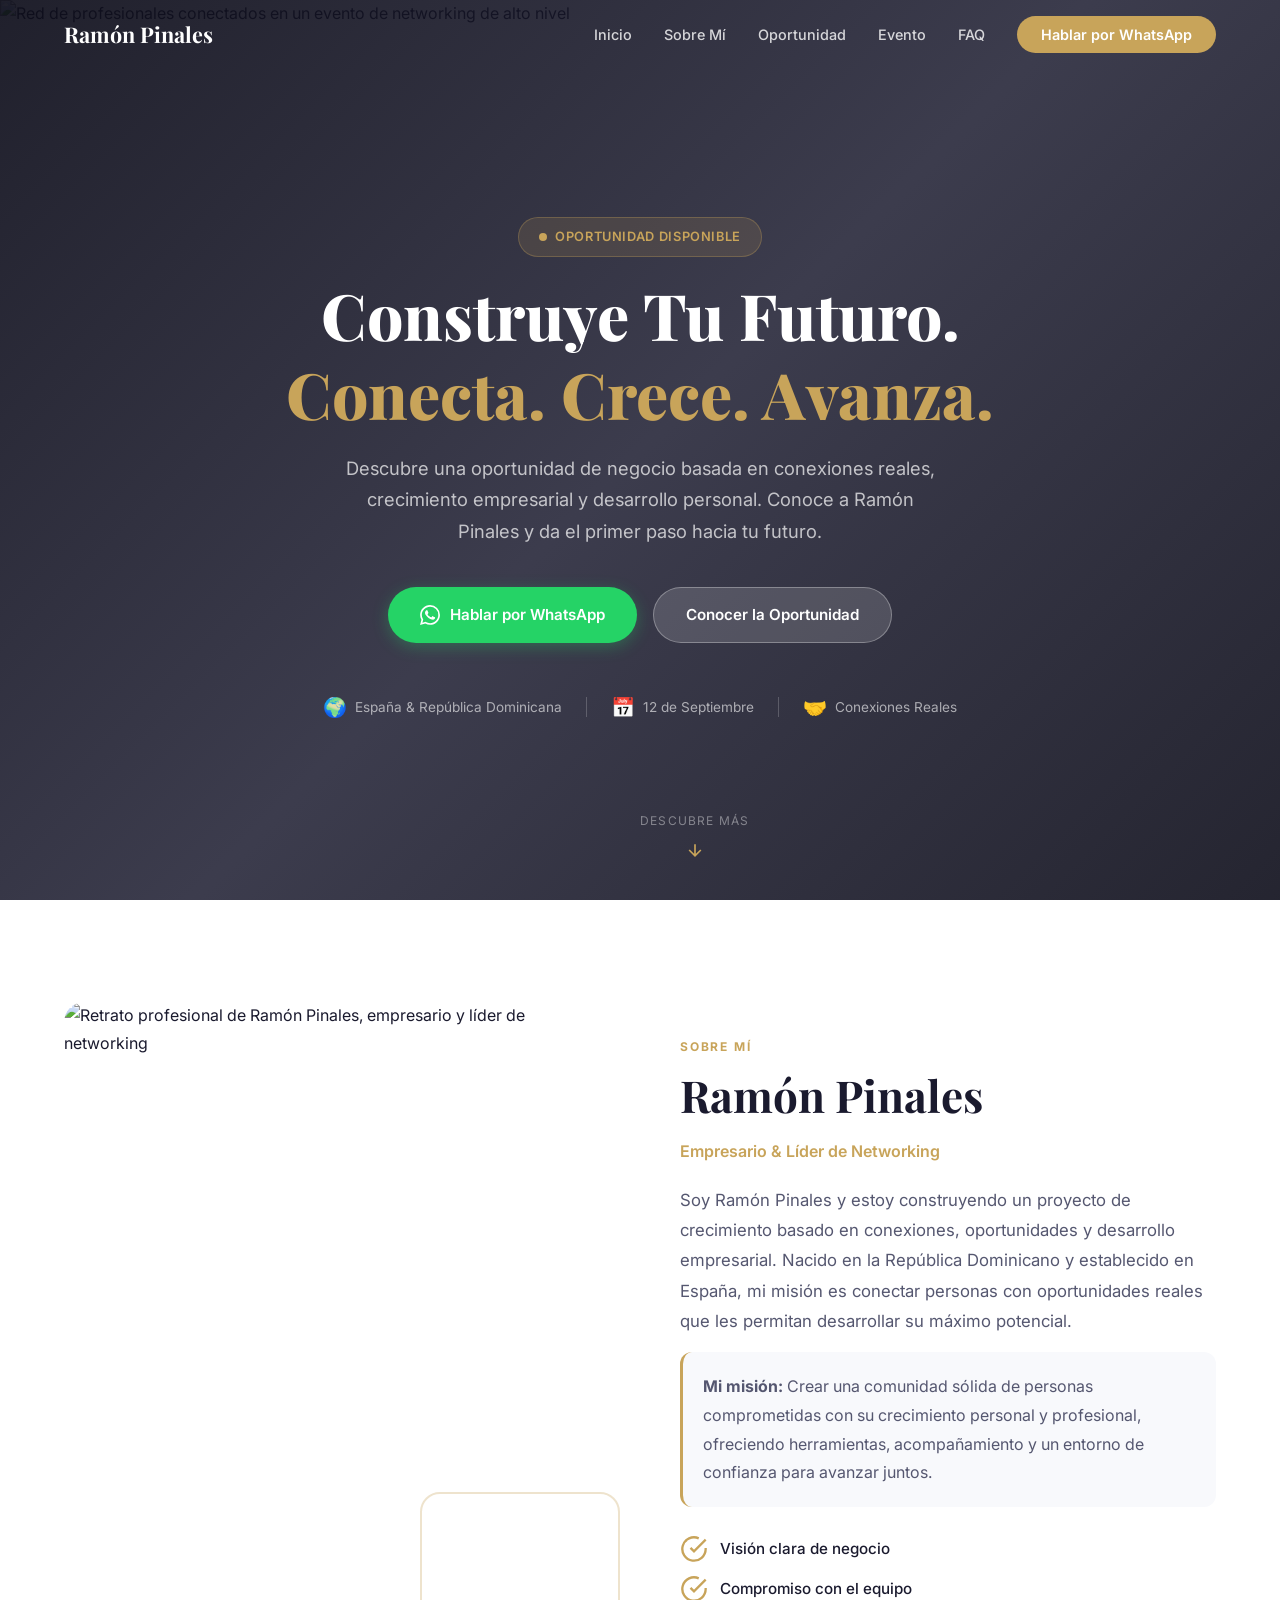
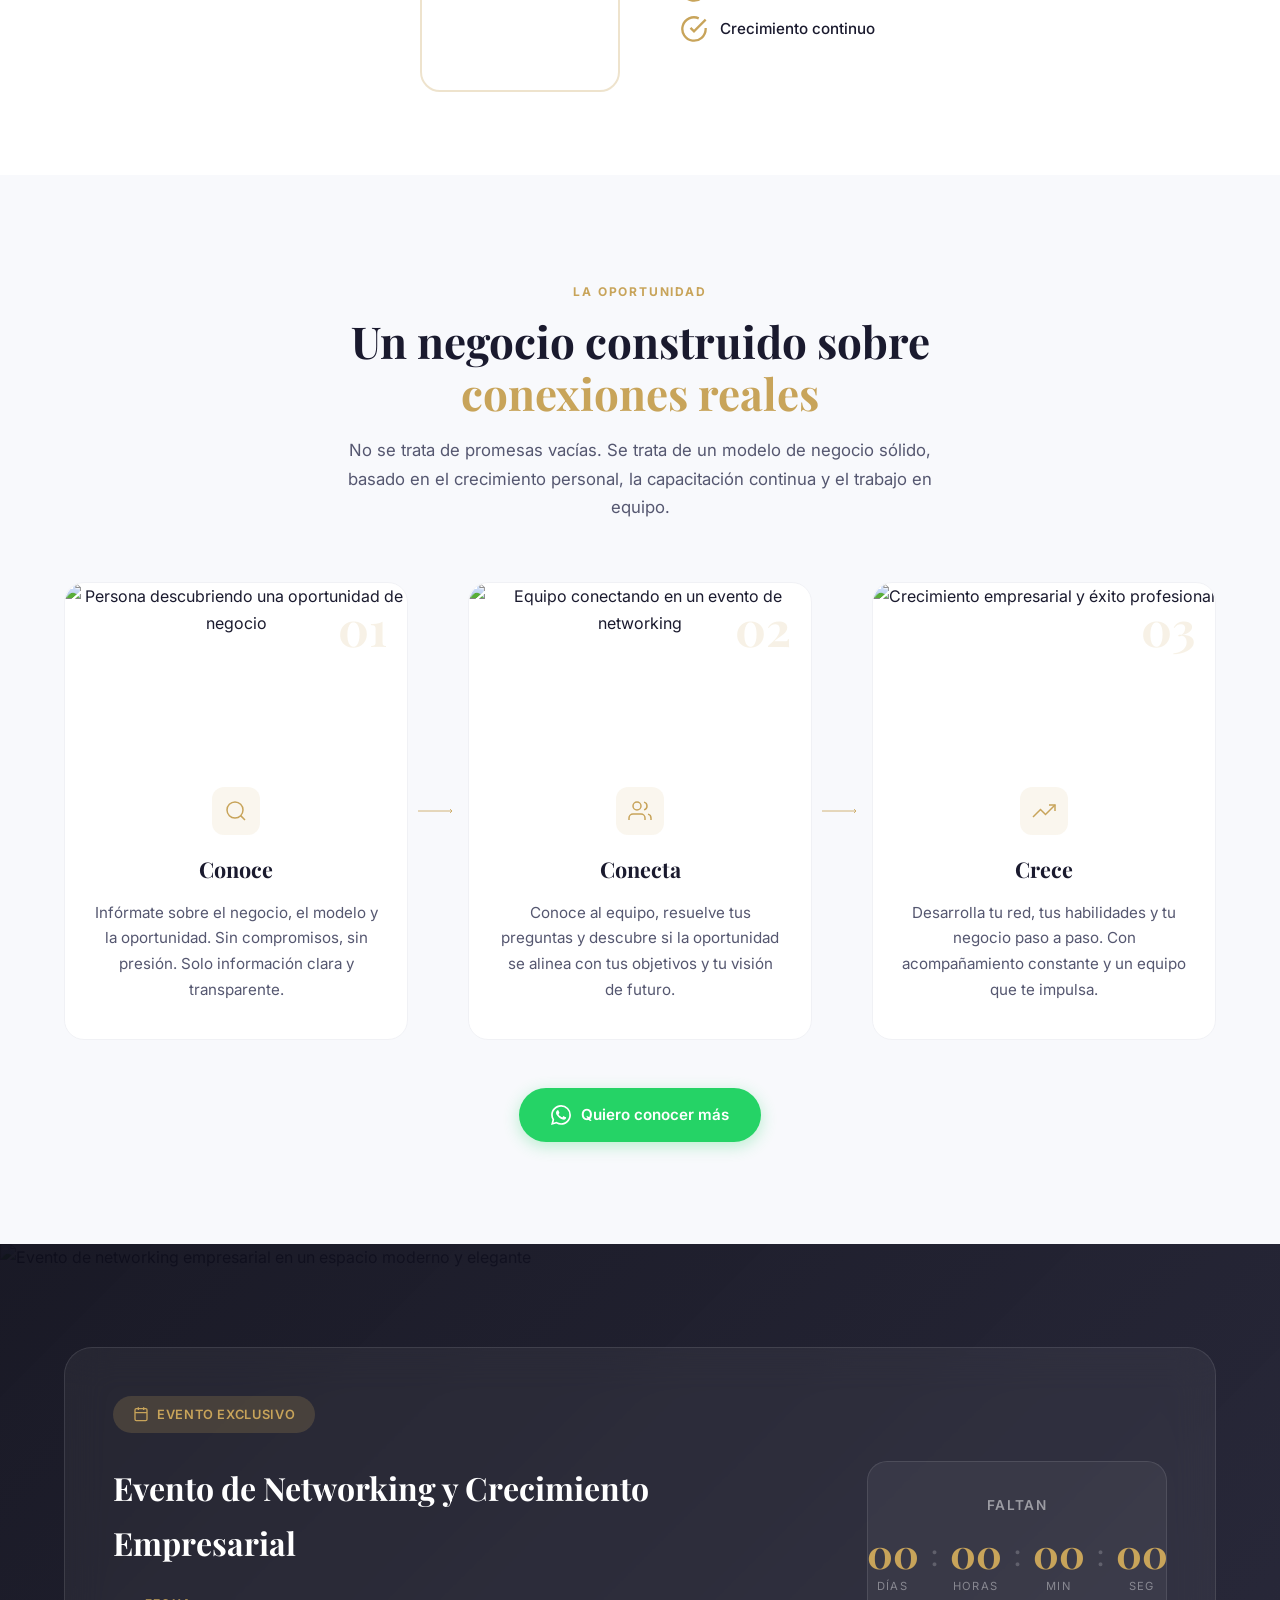
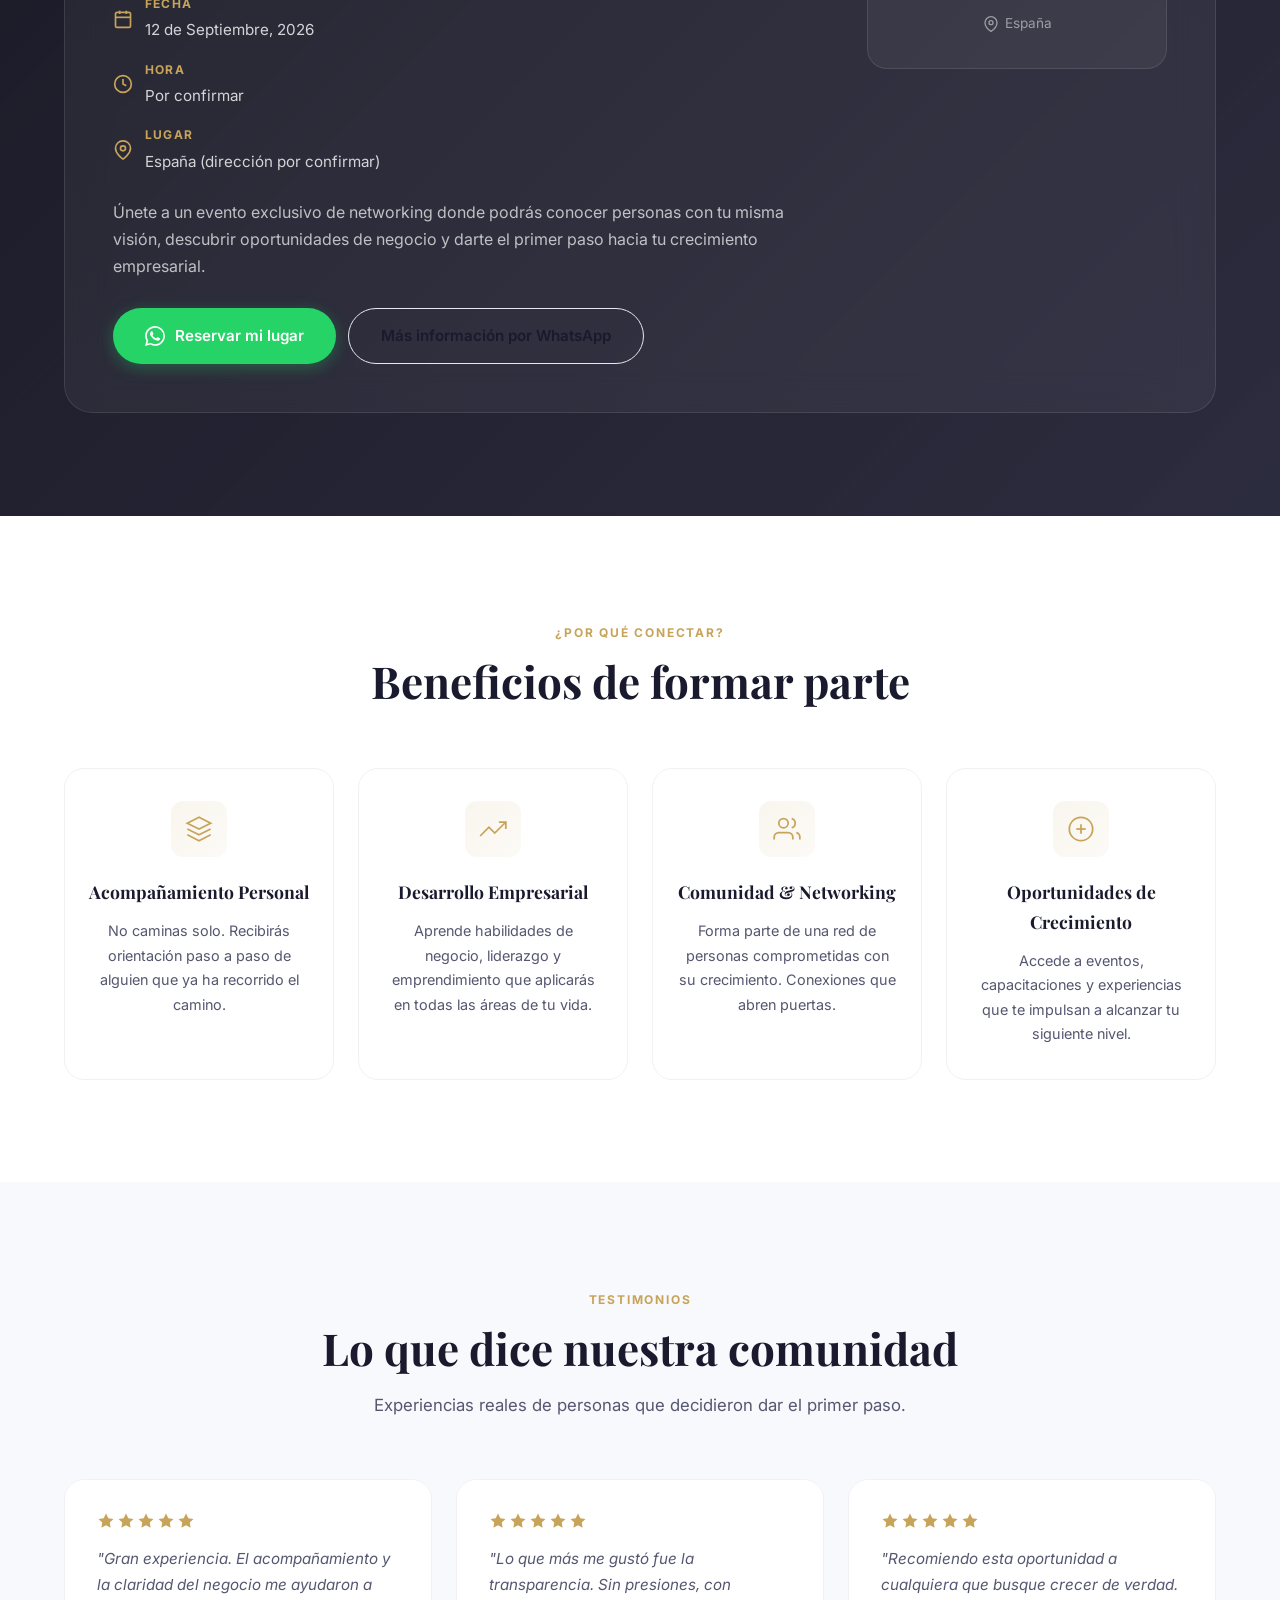
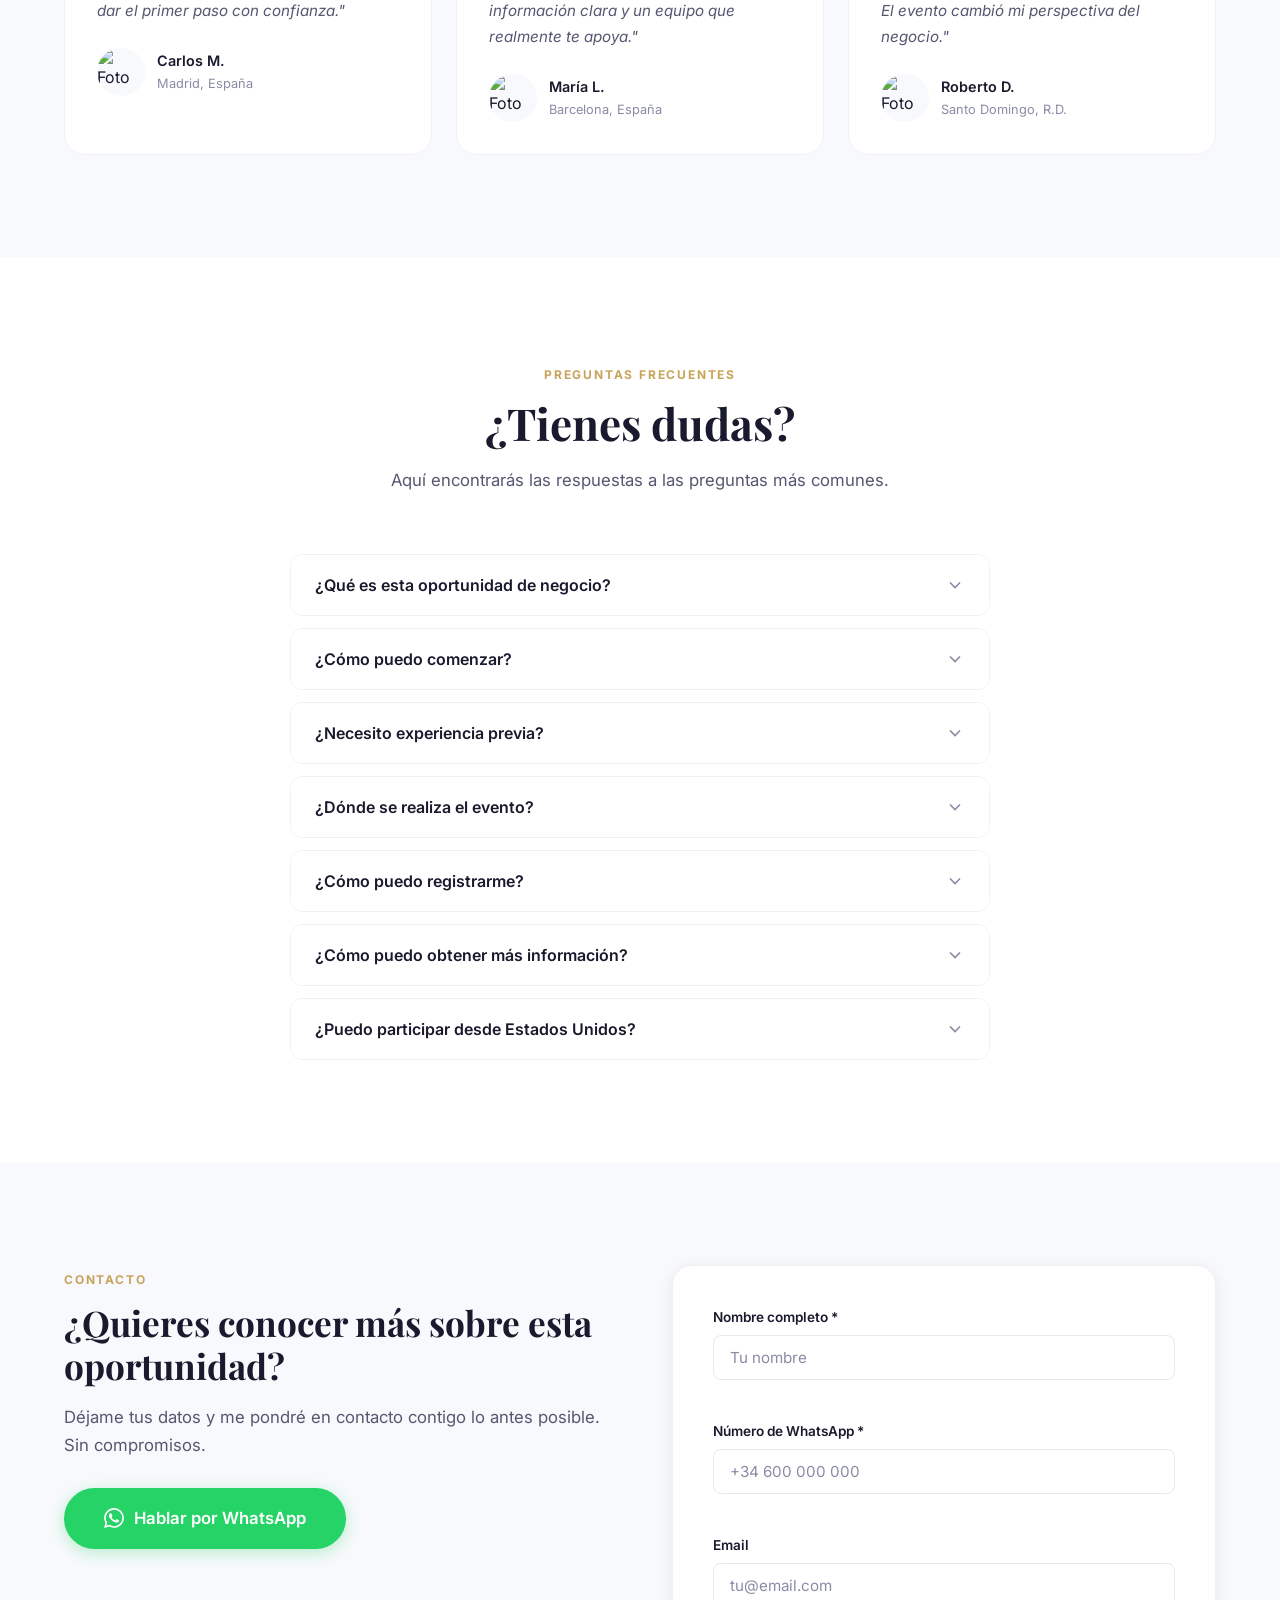
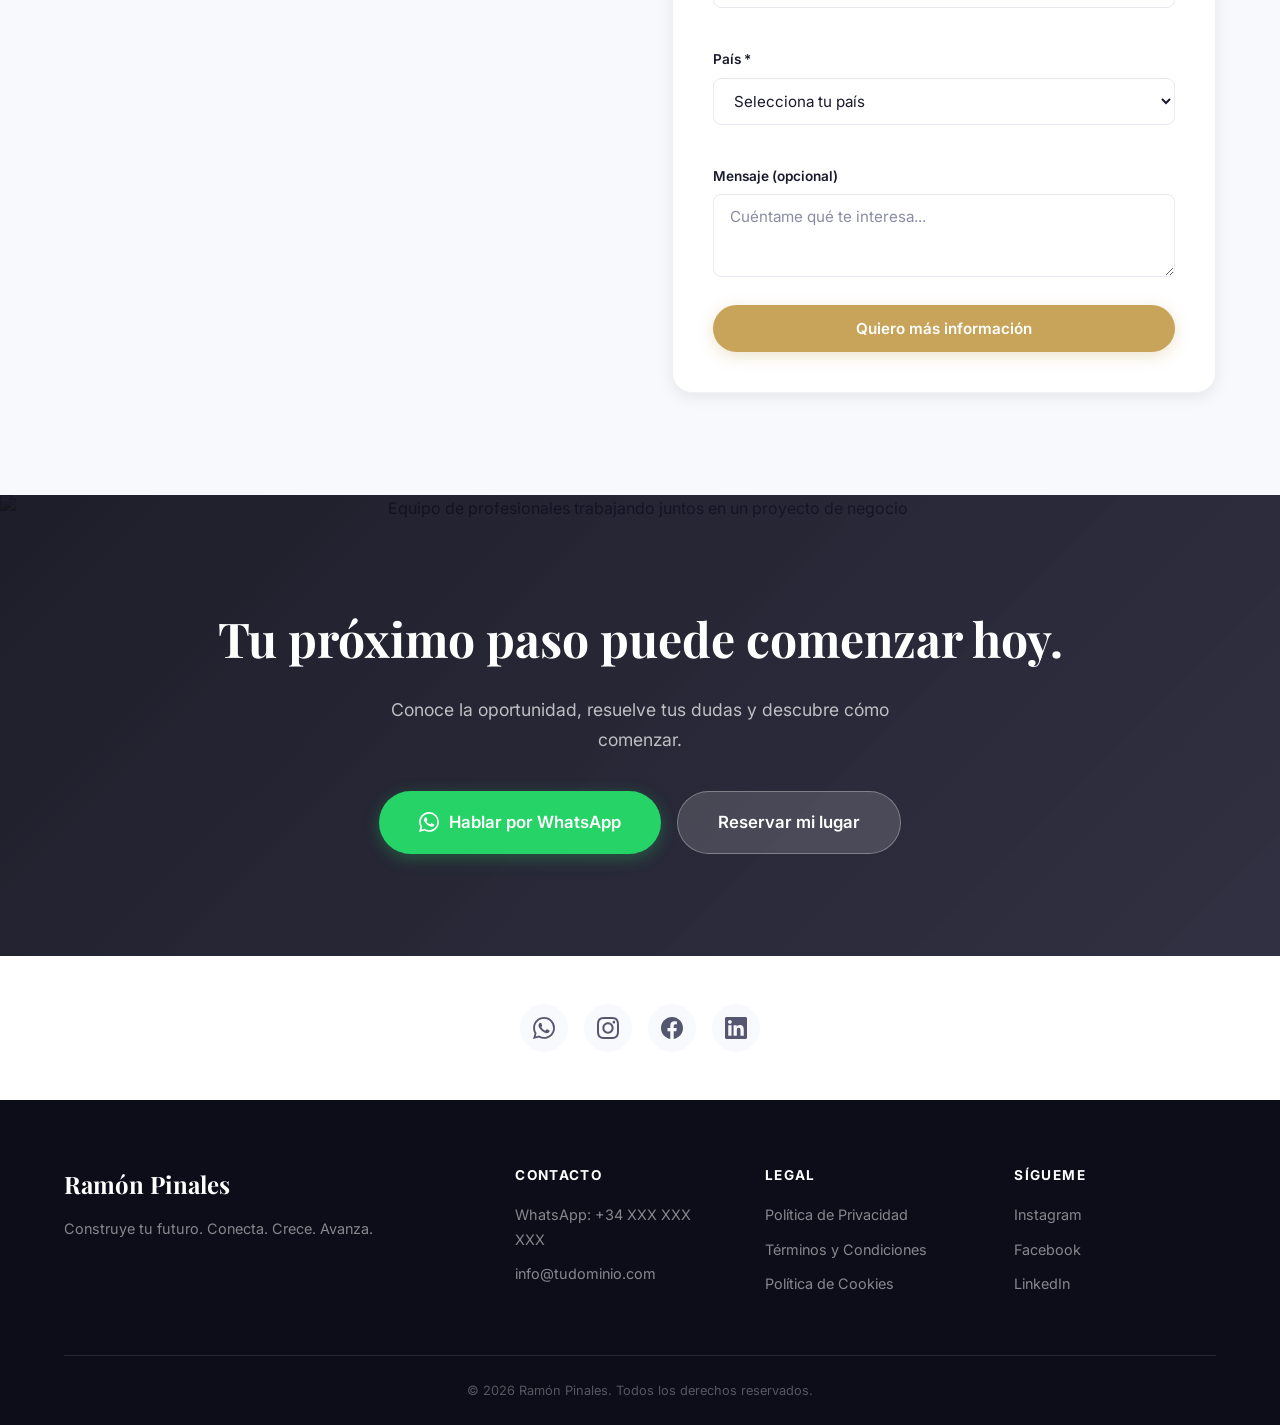
==== index.html @ b45dfd6a "Add files via upload" ====
<!DOCTYPE html>
<html lang="es">
<head>
  <meta charset="UTF-8">
  <meta name="viewport" content="width=device-width, initial-scale=1.0">
  <meta http-equiv="X-UA-Compatible" content="IE=edge">

  <!-- SEO -->
  <title>Ramón Pinales | Oportunidad de Negocio y Networking en España</title>
  <meta name="description" content="Descubre una oportunidad de negocio de network marketing con Ramón Pinales en España. Conecta, crece y avanza. Evento exclusivo 12 de septiembre.">
  <meta name="keywords" content="network marketing España, oportunidad de negocio, business networking Spain, Ramón Pinales, evento empresarial España">
  <meta name="author" content="Ramón Pinales">
  <link rel="canonical" href="https://tudominio.com/">

  <!-- Open Graph -->
  <meta property="og:title" content="Ramón Pinales | Oportunidad de Negocio y Networking en España">
  <meta property="og:description" content="Descubre una oportunidad de negocio de network marketing en España. Evento exclusivo 12 de septiembre.">
  <meta property="og:image" content="https://tudominio.com/og-image.jpg">
  <meta property="og:url" content="https://tudominio.com/">
  <meta property="og:type" content="website">
  <meta property="og:locale" content="es_ES">

  <!-- Twitter Card -->
  <meta name="twitter:card" content="summary_large_image">
  <meta name="twitter:title" content="Ramón Pinales | Oportunidad de Negocio y Networking en España">
  <meta name="twitter:description" content="Descubre una oportunidad de negocio de network marketing en España.">
  <meta name="twitter:image" content="https://tudominio.com/og-image.jpg">

  <!-- Fonts -->
  <link rel="preconnect" href="https://fonts.googleapis.com">
  <link rel="preconnect" href="https://fonts.gstatic.com" crossorigin>
  <link href="https://fonts.googleapis.com/css2?family=Inter:wght@300;400;500;600;700;800;900&family=Playfair+Display:wght@400;500;600;700&display=swap" rel="stylesheet">

  <link rel="stylesheet" href="styles.css">

  <!-- Preload critical images -->
  <link rel="preload" as="image" href="https://images.unsplash.com/photo-1556761175-4b46a572b786?w=1920&q=80" fetchpriority="high">

  <!-- Analytics / Tracking Placeholders -->
  <!-- Google Tag Manager
  <script>(function(w,d,s,l,i){w[l]=w[l]||[];w[l].push({'gtm.start':
  new Date().getTime(),event:'gtm.js'});var f=d.getElementsByTagName(s)[0],
  j=d.createElement(s),dl=l!='dataLayer'?'&l='+l:'';j.async=true;j.src=
  'https://www.googletagmanager.com/gtm.js?id='+i+dl;f.parentNode.insertBefore(j,f);
  })(window,document,'script','dataLayer','GTM-XXXXXXX');</script>
  -->
  <!-- Google Analytics 4
  <script async src="https://www.googletagmanager.com/gtag/js?id=G-XXXXXXXXXX"></script>
  <script>window.dataLayer=window.dataLayer||[];function gtag(){dataLayer.push(arguments);}gtag('js',new Date());gtag('config','G-XXXXXXXXXX');</script>
  -->
  <!-- Meta Pixel
  <script>!function(f,b,e,v,n,t,s){if(f.fbq)return;n=f.fbq=function(){n.callMethod?n.callMethod.apply(n,arguments):n.queue.push(arguments)};if(!f._fbq)f._fbq=n;n.push=n;n.loaded=!0;n.version='2.0';n.queue=[];t=b.createElement(e);t.async=!0;t.src=v;s=b.getElementsByTagName(e)[0];s.parentNode.insertBefore(t,s)}(window,document,'script','https://connect.facebook.net/en_US/fbevents.js');fbq('init','XXXXXXXXXXXXXXXX');fbq('track','PageView');</script>
  -->
</head>
<body>

  <!-- Navigation -->
  <header class="nav-header" id="navHeader">
    <nav class="nav-container">
      <a href="#" class="nav-logo">
        <span class="logo-text">Ramón Pinales</span>
      </a>
      <ul class="nav-links" id="navLinks">
        <li><a href="#inicio">Inicio</a></li>
        <li><a href="#sobre-mi">Sobre Mí</a></li>
        <li><a href="#oportunidad">Oportunidad</a></li>
        <li><a href="#evento">Evento</a></li>
        <li><a href="#faq">FAQ</a></li>
        <li><a href="#contacto" class="nav-cta">Hablar por WhatsApp</a></li>
      </ul>
      <button class="nav-toggle" id="navToggle" aria-label="Abrir menú">
        <span></span>
        <span></span>
        <span></span>
      </button>
    </nav>
  </header>

  <!-- Hero Section -->
  <section class="hero" id="inicio">
    <div class="hero-bg">
      <img src="https://images.unsplash.com/photo-1556761175-4b46a572b786?w=1920&q=80" alt="Red de profesionales conectados en un evento de networking de alto nivel" class="hero-bg-img" loading="eager" fetchpriority="high" width="1920" height="1080">
      <div class="hero-gradient"></div>
    </div>
    <div class="hero-content">
      <div class="hero-badge animate-fade-up">
        <span class="badge-dot"></span>
        Oportunidad Disponible
      </div>
      <h1 class="hero-title animate-fade-up" style="animation-delay: 0.1s;">
        Construye Tu Futuro.<br>
        <span class="hero-title-accent">Conecta. Crece. Avanza.</span>
      </h1>
      <p class="hero-subtitle animate-fade-up" style="animation-delay: 0.2s;">
        Descubre una oportunidad de negocio basada en conexiones reales, crecimiento empresarial y desarrollo personal. Conoce a Ramón Pinales y da el primer paso hacia tu futuro.
      </p>
      <div class="hero-actions animate-fade-up" style="animation-delay: 0.3s;">
        <a href="https://wa.me/XXXXXXXXXX?text=Hola%20Ramón%2C%20quiero%20más%20información" class="btn btn-primary btn-whatsapp" target="_blank" rel="noopener" data-event="whatsapp_click">
          <svg class="btn-icon" viewBox="0 0 24 24" fill="currentColor"><path d="M17.472 14.382c-.297-.149-1.758-.867-2.03-.967-.273-.099-.471-.148-.67.15-.197.297-.767.966-.94 1.164-.173.199-.347.223-.644.075-.297-.15-1.255-.463-2.39-1.475-.883-.788-1.48-1.761-1.653-2.059-.173-.297-.018-.458.13-.606.134-.133.298-.347.446-.52.149-.174.198-.298.298-.497.099-.198.05-.371-.025-.52-.075-.149-.669-1.612-.916-2.207-.242-.579-.487-.5-.669-.51-.173-.008-.371-.01-.57-.01-.198 0-.52.074-.792.372-.272.297-1.04 1.016-1.04 2.479 0 1.462 1.065 2.875 1.213 3.074.149.198 2.096 3.2 5.077 4.487.709.306 1.262.489 1.694.625.712.227 1.36.195 1.871.118.571-.085 1.758-.719 2.006-1.413.248-.694.248-1.289.173-1.413-.074-.124-.272-.198-.57-.347m-5.421 7.403h-.004a9.87 9.87 0 01-5.031-1.378l-.361-.214-3.741.982.998-3.648-.235-.374a9.86 9.86 0 01-1.51-5.26c.001-5.45 4.436-9.884 9.888-9.884 2.64 0 5.122 1.03 6.988 2.898a9.825 9.825 0 012.893 6.994c-.003 5.45-4.437 9.884-9.885 9.884m8.413-18.297A11.815 11.815 0 0012.05 0C5.495 0 .16 5.335.157 11.892c0 2.096.547 4.142 1.588 5.945L.057 24l6.305-1.654a11.882 11.882 0 005.683 1.448h.005c6.554 0 11.89-5.335 11.893-11.893a11.821 11.821 0 00-3.48-8.413z"/></svg>
          Hablar por WhatsApp
        </a>
        <a href="#oportunidad" class="btn btn-secondary">Conocer la Oportunidad</a>
      </div>
      <div class="hero-stats animate-fade-up" style="animation-delay: 0.4s;">
        <div class="stat">
          <span class="stat-number">🌍</span>
          <span class="stat-label">España &amp; República Dominicana</span>
        </div>
        <div class="stat-divider"></div>
        <div class="stat">
          <span class="stat-number">📅</span>
          <span class="stat-label">12 de Septiembre</span>
        </div>
        <div class="stat-divider"></div>
        <div class="stat">
          <span class="stat-number">🤝</span>
          <span class="stat-label">Conexiones Reales</span>
        </div>
      </div>
    </div>
    <div class="scroll-indicator animate-fade-up" style="animation-delay: 0.6s;">
      <span class="scroll-text">Descubre más</span>
      <div class="scroll-arrow">
        <svg width="20" height="20" viewBox="0 0 24 24" fill="none" stroke="currentColor" stroke-width="2"><path d="M12 5v14M5 12l7 7 7-7"/></svg>
      </div>
    </div>
  </section>

  <!-- About / Trust Section -->
  <section class="about" id="sobre-mi">
    <div class="container">
      <div class="about-grid">
        <div class="about-image animate-fade-up">
          <div class="about-image-wrapper">
            <img src="https://images.unsplash.com/photo-1560250097-0b93528c311a?w=600&q=80" alt="Retrato profesional de Ramón Pinales, empresario y líder de networking" class="about-photo" loading="lazy" width="600" height="750">
          </div>
          <div class="about-image-decoration"></div>
        </div>
        <div class="about-content animate-fade-up" style="animation-delay: 0.15s;">
          <span class="section-label">Sobre Mí</span>
          <h2 class="section-title">Ramón Pinales</h2>
          <p class="about-role">Empresario &amp; Líder de Networking</p>
          <p class="about-bio">
            Soy Ramón Pinales y estoy construyendo un proyecto de crecimiento basado en conexiones, oportunidades y desarrollo empresarial. Nacido en la República Dominicano y establecido en España, mi misión es conectar personas con oportunidades reales que les permitan desarrollar su máximo potencial.
          </p>
          <p class="about-mission">
            <strong>Mi misión:</strong> Crear una comunidad sólida de personas comprometidas con su crecimiento personal y profesional, ofreciendo herramientas, acompañamiento y un entorno de confianza para avanzar juntos.
          </p>
          <div class="about-highlights">
            <div class="highlight-item">
              <div class="highlight-icon">
                <svg viewBox="0 0 24 24" fill="none" stroke="currentColor" stroke-width="2"><path d="M22 11.08V12a10 10 0 1 1-5.93-9.14"/><polyline points="22 4 12 14.01 9 11.01"/></svg>
              </div>
              <span>Visión clara de negocio</span>
            </div>
            <div class="highlight-item">
              <div class="highlight-icon">
                <svg viewBox="0 0 24 24" fill="none" stroke="currentColor" stroke-width="2"><path d="M22 11.08V12a10 10 0 1 1-5.93-9.14"/><polyline points="22 4 12 14.01 9 11.01"/></svg>
              </div>
              <span>Compromiso con el equipo</span>
            </div>
            <div class="highlight-item">
              <div class="highlight-icon">
                <svg viewBox="0 0 24 24" fill="none" stroke="currentColor" stroke-width="2"><path d="M22 11.08V12a10 10 0 1 1-5.93-9.14"/><polyline points="22 4 12 14.01 9 11.01"/></svg>
              </div>
              <span>Crecimiento continuo</span>
            </div>
          </div>
        </div>
      </div>
    </div>
  </section>

  <!-- Business Opportunity Section -->
  <section class="opportunity" id="oportunidad">
    <div class="container">
      <div class="section-header animate-fade-up">
        <span class="section-label">La Oportunidad</span>
        <h2 class="section-title">Un negocio construido sobre<br><span class="text-accent">conexiones reales</span></h2>
        <p class="section-description">No se trata de promesas vacías. Se trata de un modelo de negocio sólido, basado en el crecimiento personal, la capacitación continua y el trabajo en equipo.</p>
      </div>
      <div class="opportunity-steps">
        <div class="step-card animate-fade-up" style="animation-delay: 0.1s;">
          <div class="step-card-img">
            <img src="https://images.unsplash.com/photo-1507003211169-0a1dd7228f2d?w=400&q=80" alt="Persona descubriendo una oportunidad de negocio" loading="lazy" width="400" height="250">
          </div>
          <div class="step-number">01</div>
          <div class="step-icon">
            <svg viewBox="0 0 24 24" fill="none" stroke="currentColor" stroke-width="1.5"><circle cx="11" cy="11" r="8"/><path d="m21 21-4.35-4.35"/></svg>
          </div>
          <h3 class="step-title">Conoce</h3>
          <p class="step-description">Infórmate sobre el negocio, el modelo y la oportunidad. Sin compromisos, sin presión. Solo información clara y transparente.</p>
        </div>
        <div class="step-connector animate-fade-up" style="animation-delay: 0.15s;">
          <svg viewBox="0 0 100 20" fill="none" stroke="currentColor" stroke-width="2"><path d="M0 10h85M80 5l5 5-5 5"/></svg>
        </div>
        <div class="step-card animate-fade-up" style="animation-delay: 0.2s;">
          <div class="step-card-img">
            <img src="https://images.unsplash.com/photo-1529156069898-49953e39b3ac?w=400&q=80" alt="Equipo conectando en un evento de networking" loading="lazy" width="400" height="250">
          </div>
          <div class="step-number">02</div>
          <div class="step-icon">
            <svg viewBox="0 0 24 24" fill="none" stroke="currentColor" stroke-width="1.5"><path d="M17 21v-2a4 4 0 0 0-4-4H5a4 4 0 0 0-4 4v2"/><circle cx="9" cy="7" r="4"/><path d="M23 21v-2a4 4 0 0 0-3-3.87"/><path d="M16 3.13a4 4 0 0 1 0 7.75"/></svg>
          </div>
          <h3 class="step-title">Conecta</h3>
          <p class="step-description">Conoce al equipo, resuelve tus preguntas y descubre si la oportunidad se alinea con tus objetivos y tu visión de futuro.</p>
        </div>
        <div class="step-connector animate-fade-up" style="animation-delay: 0.25s;">
          <svg viewBox="0 0 100 20" fill="none" stroke="currentColor" stroke-width="2"><path d="M0 10h85M80 5l5 5-5 5"/></svg>
        </div>
        <div class="step-card animate-fade-up" style="animation-delay: 0.3s;">
          <div class="step-card-img">
            <img src="https://images.unsplash.com/photo-1552664730-d307ca884978?w=400&q=80" alt="Crecimiento empresarial y éxito profesional" loading="lazy" width="400" height="250">
          </div>
          <div class="step-number">03</div>
          <div class="step-icon">
            <svg viewBox="0 0 24 24" fill="none" stroke="currentColor" stroke-width="1.5"><polyline points="23 6 13.5 15.5 8.5 10.5 1 18"/><polyline points="17 6 23 6 23 12"/></svg>
          </div>
          <h3 class="step-title">Crece</h3>
          <p class="step-description">Desarrolla tu red, tus habilidades y tu negocio paso a paso. Con acompañamiento constante y un equipo que te impulsa.</p>
        </div>
      </div>
      <div class="opportunity-cta animate-fade-up" style="animation-delay: 0.35s;">
        <a href="https://wa.me/XXXXXXXXXX?text=Hola%20Ramón%2C%20quiero%20conocer%20más%20sobre%20la%20oportunidad" class="btn btn-primary btn-whatsapp" target="_blank" rel="noopener" data-event="whatsapp_click">
          <svg class="btn-icon" viewBox="0 0 24 24" fill="currentColor"><path d="M17.472 14.382c-.297-.149-1.758-.867-2.03-.967-.273-.099-.471-.148-.67.15-.197.297-.767.966-.94 1.164-.173.199-.347.223-.644.075-.297-.15-1.255-.463-2.39-1.475-.883-.788-1.48-1.761-1.653-2.059-.173-.297-.018-.458.13-.606.134-.133.298-.347.446-.52.149-.174.198-.298.298-.497.099-.198.05-.371-.025-.52-.075-.149-.669-1.612-.916-2.207-.242-.579-.487-.5-.669-.51-.173-.008-.371-.01-.57-.01-.198 0-.52.074-.792.372-.272.297-1.04 1.016-1.04 2.479 0 1.462 1.065 2.875 1.213 3.074.149.198 2.096 3.2 5.077 4.487.709.306 1.262.489 1.694.625.712.227 1.36.195 1.871.118.571-.085 1.758-.719 2.006-1.413.248-.694.248-1.289.173-1.413-.074-.124-.272-.198-.57-.347m-5.421 7.403h-.004a9.87 9.87 0 01-5.031-1.378l-.361-.214-3.741.982.998-3.648-.235-.374a9.86 9.86 0 01-1.51-5.26c.001-5.45 4.436-9.884 9.888-9.884 2.64 0 5.122 1.03 6.988 2.898a9.825 9.825 0 012.893 6.994c-.003 5.45-4.437 9.884-9.885 9.884m8.413-18.297A11.815 11.815 0 0012.05 0C5.495 0 .16 5.335.157 11.892c0 2.096.547 4.142 1.588 5.945L.057 24l6.305-1.654a11.882 11.882 0 005.683 1.448h.005c6.554 0 11.89-5.335 11.893-11.893a11.821 11.821 0 00-3.48-8.413z"/></svg>
          Quiero conocer más
        </a>
      </div>
    </div>
  </section>

  <!-- Event Section -->
  <section class="event" id="evento">
    <div class="event-bg">
      <img src="https://images.unsplash.com/photo-1540575467063-178a50c2df87?w=1920&q=80" alt="Evento de networking empresarial en un espacio moderno y elegante" class="event-bg-img" loading="lazy" width="1920" height="800">
      <div class="event-gradient"></div>
    </div>
    <div class="container">
      <div class="event-card animate-fade-up">
        <div class="event-card-inner">
          <div class="event-badge">
            <svg viewBox="0 0 24 24" fill="none" stroke="currentColor" stroke-width="2"><rect x="3" y="4" width="18" height="18" rx="2" ry="2"/><line x1="16" y1="2" x2="16" y2="6"/><line x1="8" y1="2" x2="8" y2="6"/><line x1="3" y1="10" x2="21" y2="10"/></svg>
            Evento Exclusivo
          </div>
          <div class="event-content">
            <div class="event-info">
              <h2 class="event-title animate-fade-up" style="animation-delay: 0.1s;">
                <!-- Evento Name Placeholder -->
                Evento de Networking y Crecimiento Empresarial
              </h2>
              <div class="event-details">
                <div class="event-detail-item animate-fade-up" style="animation-delay: 0.15s;">
                  <svg viewBox="0 0 24 24" fill="none" stroke="currentColor" stroke-width="2"><rect x="3" y="4" width="18" height="18" rx="2" ry="2"/><line x1="16" y1="2" x2="16" y2="6"/><line x1="8" y1="2" x2="8" y2="6"/><line x1="3" y1="10" x2="21" y2="10"/></svg>
                  <div>
                    <strong>Fecha</strong>
                    <span>12 de Septiembre, 2026</span>
                  </div>
                </div>
                <div class="event-detail-item animate-fade-up" style="animation-delay: 0.2s;">
                  <svg viewBox="0 0 24 24" fill="none" stroke="currentColor" stroke-width="2"><circle cx="12" cy="12" r="10"/><polyline points="12 6 12 12 16 14"/></svg>
                  <div>
                    <strong>Hora</strong>
                    <!-- Placeholder -->
                    <span>Por confirmar</span>
                  </div>
                </div>
                <div class="event-detail-item animate-fade-up" style="animation-delay: 0.25s;">
                  <svg viewBox="0 0 24 24" fill="none" stroke="currentColor" stroke-width="2"><path d="M21 10c0 7-9 13-9 13s-9-6-9-13a9 9 0 0 1 18 0z"/><circle cx="12" cy="10" r="3"/></svg>
                  <div>
                    <strong>Lugar</strong>
                    <!-- Placeholder -->
                    <span>España (dirección por confirmar)</span>
                  </div>
                </div>
              </div>
              <p class="event-description animate-fade-up" style="animation-delay: 0.3s;">
                <!-- Placeholder: Event description -->
                Únete a un evento exclusivo de networking donde podrás conocer personas con tu misma visión, descubrir oportunidades de negocio y darte el primer paso hacia tu crecimiento empresarial.
              </p>
              <div class="event-ctas animate-fade-up" style="animation-delay: 0.35s;">
                <a href="https://wa.me/XXXXXXXXXX?text=Hola%20Ramón%2C%20quiero%20reservar%20mi%20lugar%20en%20el%20evento" class="btn btn-primary btn-whatsapp" target="_blank" rel="noopener" data-event="event_registration">
                  <svg class="btn-icon" viewBox="0 0 24 24" fill="currentColor"><path d="M17.472 14.382c-.297-.149-1.758-.867-2.03-.967-.273-.099-.471-.148-.67.15-.197.297-.767.966-.94 1.164-.173.199-.347.223-.644.075-.297-.15-1.255-.463-2.39-1.475-.883-.788-1.48-1.761-1.653-2.059-.173-.297-.018-.458.13-.606.134-.133.298-.347.446-.52.149-.174.198-.298.298-.497.099-.198.05-.371-.025-.52-.075-.149-.669-1.612-.916-2.207-.242-.579-.487-.5-.669-.51-.173-.008-.371-.01-.57-.01-.198 0-.52.074-.792.372-.272.297-1.04 1.016-1.04 2.479 0 1.462 1.065 2.875 1.213 3.074.149.198 2.096 3.2 5.077 4.487.709.306 1.262.489 1.694.625.712.227 1.36.195 1.871.118.571-.085 1.758-.719 2.006-1.413.248-.694.248-1.289.173-1.413-.074-.124-.272-.198-.57-.347m-5.421 7.403h-.004a9.87 9.87 0 01-5.031-1.378l-.361-.214-3.741.982.998-3.648-.235-.374a9.86 9.86 0 01-1.51-5.26c.001-5.45 4.436-9.884 9.888-9.884 2.64 0 5.122 1.03 6.988 2.898a9.825 9.825 0 012.893 6.994c-.003 5.45-4.437 9.884-9.885 9.884m8.413-18.297A11.815 11.815 0 0012.05 0C5.495 0 .16 5.335.157 11.892c0 2.096.547 4.142 1.588 5.945L.057 24l6.305-1.654a11.882 11.882 0 005.683 1.448h.005c6.554 0 11.89-5.335 11.893-11.893a11.821 11.821 0 00-3.48-8.413z"/></svg>
                  Reservar mi lugar
                </a>
                <a href="https://wa.me/XXXXXXXXXX?text=Hola%20Ramón%2C%20quiero%20más%20información%20sobre%20el%20evento" class="btn btn-outline" target="_blank" rel="noopener" data-event="whatsapp_click">
                  Más información por WhatsApp
                </a>
              </div>
            </div>
            <div class="event-countdown animate-fade-up" style="animation-delay: 0.2s;">
              <h3 class="countdown-label">Faltan</h3>
              <div class="countdown-timer" id="countdown">
                <div class="countdown-item">
                  <span class="countdown-number" id="countdown-days">00</span>
                  <span class="countdown-unit">Días</span>
                </div>
                <div class="countdown-separator">:</div>
                <div class="countdown-item">
                  <span class="countdown-number" id="countdown-hours">00</span>
                  <span class="countdown-unit">Horas</span>
                </div>
                <div class="countdown-separator">:</div>
                <div class="countdown-item">
                  <span class="countdown-number" id="countdown-minutes">00</span>
                  <span class="countdown-unit">Min</span>
                </div>
                <div class="countdown-separator">:</div>
                <div class="countdown-item">
                  <span class="countdown-number" id="countdown-seconds">00</span>
                  <span class="countdown-unit">Seg</span>
                </div>
              </div>
              <div class="countdown-date">
                <svg viewBox="0 0 24 24" fill="none" stroke="currentColor" stroke-width="2" width="16" height="16"><path d="M21 10c0 7-9 13-9 13s-9-6-9-13a9 9 0 0 1 18 0z"/><circle cx="12" cy="10" r="3"/></svg>
                <span>España</span>
              </div>
            </div>
          </div>
        </div>
      </div>
    </div>
  </section>

  <!-- Why Connect Section -->
  <section class="why-connect" id="beneficios">
    <div class="container">
      <div class="section-header animate-fade-up">
        <span class="section-label">¿Por Qué Conectar?</span>
        <h2 class="section-title">Beneficios de formar parte</h2>
      </div>
      <div class="benefits-grid">
        <div class="benefit-card animate-fade-up" style="animation-delay: 0.1s;">
          <div class="benefit-icon">
            <svg viewBox="0 0 24 24" fill="none" stroke="currentColor" stroke-width="1.5"><path d="M12 2L2 7l10 5 10-5-10-5z"/><path d="M2 17l10 5 10-5"/><path d="M2 12l10 5 10-5"/></svg>
          </div>
          <h3 class="benefit-title">Acompañamiento Personal</h3>
          <p class="benefit-description">No caminas solo. Recibirás orientación paso a paso de alguien que ya ha recorrido el camino.</p>
        </div>
        <div class="benefit-card animate-fade-up" style="animation-delay: 0.2s;">
          <div class="benefit-icon">
            <svg viewBox="0 0 24 24" fill="none" stroke="currentColor" stroke-width="1.5"><polyline points="23 6 13.5 15.5 8.5 10.5 1 18"/><polyline points="17 6 23 6 23 12"/></svg>
          </div>
          <h3 class="benefit-title">Desarrollo Empresarial</h3>
          <p class="benefit-description">Aprende habilidades de negocio, liderazgo y emprendimiento que aplicarás en todas las áreas de tu vida.</p>
        </div>
        <div class="benefit-card animate-fade-up" style="animation-delay: 0.3s;">
          <div class="benefit-icon">
            <svg viewBox="0 0 24 24" fill="none" stroke="currentColor" stroke-width="1.5"><path d="M17 21v-2a4 4 0 0 0-4-4H5a4 4 0 0 0-4 4v2"/><circle cx="9" cy="7" r="4"/><path d="M23 21v-2a4 4 0 0 0-3-3.87"/><path d="M16 3.13a4 4 0 0 1 0 7.75"/></svg>
          </div>
          <h3 class="benefit-title">Comunidad & Networking</h3>
          <p class="benefit-description">Forma parte de una red de personas comprometidas con su crecimiento. Conexiones que abren puertas.</p>
        </div>
        <div class="benefit-card animate-fade-up" style="animation-delay: 0.4s;">
          <div class="benefit-icon">
            <svg viewBox="0 0 24 24" fill="none" stroke="currentColor" stroke-width="1.5"><circle cx="12" cy="12" r="10"/><line x1="12" y1="8" x2="12" y2="16"/><line x1="8" y1="12" x2="16" y2="12"/></svg>
          </div>
          <h3 class="benefit-title">Oportunidades de Crecimiento</h3>
          <p class="benefit-description">Accede a eventos, capacitaciones y experiencias que te impulsan a alcanzar tu siguiente nivel.</p>
        </div>
      </div>
    </div>
  </section>

  <!-- Social Proof / Testimonials -->
  <section class="testimonials" id="testimonios">
    <div class="container">
      <div class="section-header animate-fade-up">
        <span class="section-label">Testimonios</span>
        <h2 class="section-title">Lo que dice nuestra comunidad</h2>
        <p class="section-description">Experiencias reales de personas que decidieron dar el primer paso.</p>
      </div>
      <div class="testimonials-grid">
        <div class="testimonial-card animate-fade-up" style="animation-delay: 0.1s;">
          <div class="testimonial-stars">
            <svg viewBox="0 0 24 24" fill="currentColor" width="18" height="18"><polygon points="12 2 15.09 8.26 22 9.27 17 14.14 18.18 21.02 12 17.77 5.82 21.02 7 14.14 2 9.27 8.91 8.26 12 2"/></svg>
            <svg viewBox="0 0 24 24" fill="currentColor" width="18" height="18"><polygon points="12 2 15.09 8.26 22 9.27 17 14.14 18.18 21.02 12 17.77 5.82 21.02 7 14.14 2 9.27 8.91 8.26 12 2"/></svg>
            <svg viewBox="0 0 24 24" fill="currentColor" width="18" height="18"><polygon points="12 2 15.09 8.26 22 9.27 17 14.14 18.18 21.02 12 17.77 5.82 21.02 7 14.14 2 9.27 8.91 8.26 12 2"/></svg>
            <svg viewBox="0 0 24 24" fill="currentColor" width="18" height="18"><polygon points="12 2 15.09 8.26 22 9.27 17 14.14 18.18 21.02 12 17.77 5.82 21.02 7 14.14 2 9.27 8.91 8.26 12 2"/></svg>
            <svg viewBox="0 0 24 24" fill="currentColor" width="18" height="18"><polygon points="12 2 15.09 8.26 22 9.27 17 14.14 18.18 21.02 12 17.77 5.82 21.02 7 14.14 2 9.27 8.91 8.26 12 2"/></svg>
          </div>
          <p class="testimonial-text">"Gran experiencia. El acompañamiento y la claridad del negocio me ayudaron a dar el primer paso con confianza."</p>
          <div class="testimonial-author">
            <div class="testimonial-avatar">
              <img src="https://images.unsplash.com/photo-1507003211169-0a1dd7228f2d?w=120&q=80" alt="Foto de perfil del cliente" loading="lazy" width="48" height="48">
            </div>
            <div>
              <span class="testimonial-name">Carlos M.</span>
              <span class="testimonial-location">Madrid, España</span>
            </div>
          </div>
        </div>
        <div class="testimonial-card animate-fade-up" style="animation-delay: 0.2s;">
          <div class="testimonial-stars">
            <svg viewBox="0 0 24 24" fill="currentColor" width="18" height="18"><polygon points="12 2 15.09 8.26 22 9.27 17 14.14 18.18 21.02 12 17.77 5.82 21.02 7 14.14 2 9.27 8.91 8.26 12 2"/></svg>
            <svg viewBox="0 0 24 24" fill="currentColor" width="18" height="18"><polygon points="12 2 15.09 8.26 22 9.27 17 14.14 18.18 21.02 12 17.77 5.82 21.02 7 14.14 2 9.27 8.91 8.26 12 2"/></svg>
            <svg viewBox="0 0 24 24" fill="currentColor" width="18" height="18"><polygon points="12 2 15.09 8.26 22 9.27 17 14.14 18.18 21.02 12 17.77 5.82 21.02 7 14.14 2 9.27 8.91 8.26 12 2"/></svg>
            <svg viewBox="0 0 24 24" fill="currentColor" width="18" height="18"><polygon points="12 2 15.09 8.26 22 9.27 17 14.14 18.18 21.02 12 17.77 5.82 21.02 7 14.14 2 9.27 8.91 8.26 12 2"/></svg>
            <svg viewBox="0 0 24 24" fill="currentColor" width="18" height="18"><polygon points="12 2 15.09 8.26 22 9.27 17 14.14 18.18 21.02 12 17.77 5.82 21.02 7 14.14 2 9.27 8.91 8.26 12 2"/></svg>
          </div>
          <p class="testimonial-text">"Lo que más me gustó fue la transparencia. Sin presiones, con información clara y un equipo que realmente te apoya."</p>
          <div class="testimonial-author">
            <div class="testimonial-avatar">
              <img src="https://images.unsplash.com/photo-1494790108377-be9c29b29330?w=120&q=80" alt="Foto de perfil de la cliente" loading="lazy" width="48" height="48">
            </div>
            <div>
              <span class="testimonial-name">María L.</span>
              <span class="testimonial-location">Barcelona, España</span>
            </div>
          </div>
        </div>
        <div class="testimonial-card animate-fade-up" style="animation-delay: 0.3s;">
          <div class="testimonial-stars">
            <svg viewBox="0 0 24 24" fill="currentColor" width="18" height="18"><polygon points="12 2 15.09 8.26 22 9.27 17 14.14 18.18 21.02 12 17.77 5.82 21.02 7 14.14 2 9.27 8.91 8.26 12 2"/></svg>
            <svg viewBox="0 0 24 24" fill="currentColor" width="18" height="18"><polygon points="12 2 15.09 8.26 22 9.27 17 14.14 18.18 21.02 12 17.77 5.82 21.02 7 14.14 2 9.27 8.91 8.26 12 2"/></svg>
            <svg viewBox="0 0 24 24" fill="currentColor" width="18" height="18"><polygon points="12 2 15.09 8.26 22 9.27 17 14.14 18.18 21.02 12 17.77 5.82 21.02 7 14.14 2 9.27 8.91 8.26 12 2"/></svg>
            <svg viewBox="0 0 24 24" fill="currentColor" width="18" height="18"><polygon points="12 2 15.09 8.26 22 9.27 17 14.14 18.18 21.02 12 17.77 5.82 21.02 7 14.14 2 9.27 8.91 8.26 12 2"/></svg>
            <svg viewBox="0 0 24 24" fill="currentColor" width="18" height="18"><polygon points="12 2 15.09 8.26 22 9.27 17 14.14 18.18 21.02 12 17.77 5.82 21.02 7 14.14 2 9.27 8.91 8.26 12 2"/></svg>
          </div>
          <p class="testimonial-text">"Recomiendo esta oportunidad a cualquiera que busque crecer de verdad. El evento cambió mi perspectiva del negocio."</p>
          <div class="testimonial-author">
            <div class="testimonial-avatar">
              <img src="https://images.unsplash.com/photo-1500648767791-00dcc994a43e?w=120&q=80" alt="Foto de perfil del cliente" loading="lazy" width="48" height="48">
            </div>
            <div>
              <span class="testimonial-name">Roberto D.</span>
              <span class="testimonial-location">Santo Domingo, R.D.</span>
            </div>
          </div>
        </div>
      </div>
    </div>
  </section>

  <!-- FAQ Section -->
  <section class="faq" id="faq">
    <div class="container">
      <div class="section-header animate-fade-up">
        <span class="section-label">Preguntas Frecuentes</span>
        <h2 class="section-title">¿Tienes dudas?</h2>
        <p class="section-description">Aquí encontrarás las respuestas a las preguntas más comunes.</p>
      </div>
      <div class="faq-list">
        <div class="faq-item animate-fade-up" style="animation-delay: 0.1s;">
          <button class="faq-question" aria-expanded="false">
            <span>¿Qué es esta oportunidad de negocio?</span>
            <svg class="faq-chevron" viewBox="0 0 24 24" fill="none" stroke="currentColor" stroke-width="2"><polyline points="6 9 12 15 18 9"/></svg>
          </button>
          <div class="faq-answer">
            <p><!-- Placeholder --><strong>[Placeholder]</strong> — Esta es una oportunidad de network marketing que te permite construir tu propio negocio de forma flexible, con acompañamiento profesional y un equipo que te respalda.</p>
          </div>
        </div>
        <div class="faq-item animate-fade-up" style="animation-delay: 0.15s;">
          <button class="faq-question" aria-expanded="false">
            <span>¿Cómo puedo comenzar?</span>
            <svg class="faq-chevron" viewBox="0 0 24 24" fill="none" stroke="currentColor" stroke-width="2"><polyline points="6 9 12 15 18 9"/></svg>
          </button>
          <div class="faq-answer">
            <p><!-- Placeholder -->El primer paso es informarte. Escríbeme por WhatsApp y con gusto te explicaré todo lo que necesitas saber para tomar una decisión informada.</p>
          </div>
        </div>
        <div class="faq-item animate-fade-up" style="animation-delay: 0.2s;">
          <button class="faq-question" aria-expanded="false">
            <span>¿Necesito experiencia previa?</span>
            <svg class="faq-chevron" viewBox="0 0 24 24" fill="none" stroke="currentColor" stroke-width="2"><polyline points="6 9 12 15 18 9"/></svg>
          </button>
          <div class="faq-answer">
            <p>No. Esta oportunidad está diseñada para personas de todos los niveles de experiencia. Lo más importante es la actitud y las ganas de crecer.</p>
          </div>
        </div>
        <div class="faq-item animate-fade-up" style="animation-delay: 0.25s;">
          <button class="faq-question" aria-expanded="false">
            <span>¿Dónde se realiza el evento?</span>
            <svg class="faq-chevron" viewBox="0 0 24 24" fill="none" stroke="currentColor" stroke-width="2"><polyline points="6 9 12 15 18 9"/></svg>
          </button>
          <div class="faq-answer">
            <p><!-- Placeholder -->El evento del <strong>12 de septiembre</strong> se realizará en <strong>España</strong>. La dirección exacta se confirmará pronto. Escríbeme para recibir la información completa.</p>
          </div>
        </div>
        <div class="faq-item animate-fade-up" style="animation-delay: 0.3s;">
          <button class="faq-question" aria-expanded="false">
            <span>¿Cómo puedo registrarme?</span>
            <svg class="faq-chevron" viewBox="0 0 24 24" fill="none" stroke="currentColor" stroke-width="2"><polyline points="6 9 12 15 18 9"/></svg>
          </button>
          <div class="faq-answer">
            <p>Puedes registrarte directamente escribiéndome por WhatsApp. Te guiaré en el proceso de registro y te enviaré todos los detalles.</p>
          </div>
        </div>
        <div class="faq-item animate-fade-up" style="animation-delay: 0.35s;">
          <button class="faq-question" aria-expanded="false">
            <span>¿Cómo puedo obtener más información?</span>
            <svg class="faq-chevron" viewBox="0 0 24 24" fill="none" stroke="currentColor" stroke-width="2"><polyline points="6 9 12 15 18 9"/></svg>
          </button>
          <div class="faq-answer">
            <p>La forma más rápida es escribirme por WhatsApp. También puedes usar el formulario de contacto en esta página.</p>
          </div>
        </div>
        <div class="faq-item animate-fade-up" style="animation-delay: 0.4s;">
          <button class="faq-question" aria-expanded="false">
            <span>¿Puedo participar desde Estados Unidos?</span>
            <svg class="faq-chevron" viewBox="0 0 24 24" fill="none" stroke="currentColor" stroke-width="2"><polyline points="6 9 12 15 18 9"/></svg>
          </button>
          <div class="faq-answer">
            <p>Sí. Esta oportunidad está abierta para personas en España y Estados Unidos. Escríbeme para conocer las opciones disponibles en tu zona.</p>
          </div>
        </div>
      </div>
    </div>
  </section>

  <!-- Lead Generation / Contact Form -->
  <section class="lead-form" id="contacto">
    <div class="container">
      <div class="lead-grid">
        <div class="lead-content animate-fade-up">
          <span class="section-label">Contacto</span>
          <h2 class="section-title">¿Quieres conocer más sobre esta oportunidad?</h2>
          <p class="lead-description">Déjame tus datos y me pondré en contacto contigo lo antes posible. Sin compromisos.</p>
          <div class="lead-whatsapp">
            <a href="https://wa.me/XXXXXXXXXX?text=Hola%20Ramón%2C%20quiero%20más%20información" class="btn btn-primary btn-whatsapp btn-lg" target="_blank" rel="noopener" data-event="whatsapp_click">
              <svg class="btn-icon" viewBox="0 0 24 24" fill="currentColor"><path d="M17.472 14.382c-.297-.149-1.758-.867-2.03-.967-.273-.099-.471-.148-.67.15-.197.297-.767.966-.94 1.164-.173.199-.347.223-.644.075-.297-.15-1.255-.463-2.39-1.475-.883-.788-1.48-1.761-1.653-2.059-.173-.297-.018-.458.13-.606.134-.133.298-.347.446-.52.149-.174.198-.298.298-.497.099-.198.05-.371-.025-.52-.075-.149-.669-1.612-.916-2.207-.242-.579-.487-.5-.669-.51-.173-.008-.371-.01-.57-.01-.198 0-.52.074-.792.372-.272.297-1.04 1.016-1.04 2.479 0 1.462 1.065 2.875 1.213 3.074.149.198 2.096 3.2 5.077 4.487.709.306 1.262.489 1.694.625.712.227 1.36.195 1.871.118.571-.085 1.758-.719 2.006-1.413.248-.694.248-1.289.173-1.413-.074-.124-.272-.198-.57-.347m-5.421 7.403h-.004a9.87 9.87 0 01-5.031-1.378l-.361-.214-3.741.982.998-3.648-.235-.374a9.86 9.86 0 01-1.51-5.26c.001-5.45 4.436-9.884 9.888-9.884 2.64 0 5.122 1.03 6.988 2.898a9.825 9.825 0 012.893 6.994c-.003 5.45-4.437 9.884-9.885 9.884m8.413-18.297A11.815 11.815 0 0012.05 0C5.495 0 .16 5.335.157 11.892c0 2.096.547 4.142 1.588 5.945L.057 24l6.305-1.654a11.882 11.882 0 005.683 1.448h.005c6.554 0 11.89-5.335 11.893-11.893a11.821 11.821 0 00-3.48-8.413z"/></svg>
              Hablar por WhatsApp
            </a>
          </div>
        </div>
        <div class="lead-form-wrapper animate-fade-up" style="animation-delay: 0.15s;">
          <form class="contact-form" id="leadForm" novalidate>
            <input type="hidden" name="_csrf" value="">
            <div class="form-group">
              <label for="leadName">Nombre completo *</label>
              <input type="text" id="leadName" name="name" required placeholder="Tu nombre" autocomplete="name">
              <span class="form-error" id="leadNameError"></span>
            </div>
            <div class="form-group">
              <label for="leadWhatsApp">Número de WhatsApp *</label>
              <input type="tel" id="leadWhatsApp" name="whatsapp" required placeholder="+34 600 000 000" autocomplete="tel">
              <span class="form-error" id="leadWhatsAppError"></span>
            </div>
            <div class="form-group">
              <label for="leadEmail">Email</label>
              <input type="email" id="leadEmail" name="email" placeholder="tu@email.com" autocomplete="email">
              <span class="form-error" id="leadEmailError"></span>
            </div>
            <div class="form-group">
              <label for="leadCountry">País *</label>
              <select id="leadCountry" name="country" required>
                <option value="">Selecciona tu país</option>
                <option value="España">España</option>
                <option value="República Dominicana">República Dominicana</option>
                <option value="Estados Unidos">Estados Unidos</option>
                <option value="Otro">Otro</option>
              </select>
              <span class="form-error" id="leadCountryError"></span>
            </div>
            <div class="form-group">
              <label for="leadMessage">Mensaje (opcional)</label>
              <textarea id="leadMessage" name="message" rows="3" placeholder="Cuéntame qué te interesa..."></textarea>
            </div>
            <button type="submit" class="btn btn-primary btn-full" data-event="lead_form_submit">
              <span class="btn-text">Quiero más información</span>
              <span class="btn-loading" style="display:none;">
                <svg class="spinner" viewBox="0 0 24 24" fill="none" stroke="currentColor" stroke-width="2"><circle cx="12" cy="12" r="10" opacity="0.25"/><path d="M12 2a10 10 0 0 1 10 10" stroke-linecap="round"/></svg>
                Enviando...
              </span>
            </button>
            <div class="form-success" id="formSuccess" style="display:none;">
              <svg viewBox="0 0 24 24" fill="none" stroke="currentColor" stroke-width="2" width="24" height="24"><path d="M22 11.08V12a10 10 0 1 1-5.93-9.14"/><polyline points="22 4 12 14.01 9 11.01"/></svg>
              <span>¡Mensaje enviado! Me pondré en contacto contigo pronto.</span>
            </div>
          </form>
        </div>
      </div>
    </div>
  </section>

  <!-- Final CTA Section -->
  <section class="final-cta">
    <div class="final-cta-bg">
      <img src="https://images.unsplash.com/photo-1521737711867-e3b97375f902?w=1920&q=80" alt="Equipo de profesionales trabajando juntos en un proyecto de negocio" class="final-cta-bg-img" loading="lazy" width="1920" height="600">
      <div class="final-cta-overlay"></div>
    </div>
    <div class="container">
      <div class="final-cta-content animate-fade-up">
        <h2 class="final-cta-title">Tu próximo paso puede comenzar hoy.</h2>
        <p class="final-cta-text">Conoce la oportunidad, resuelve tus dudas y descubre cómo comenzar.</p>
        <div class="final-cta-actions">
          <a href="https://wa.me/XXXXXXXXXX?text=Hola%20Ramón%2C%20quiero%20comenzar" class="btn btn-primary btn-whatsapp btn-lg" target="_blank" rel="noopener" data-event="whatsapp_click">
            <svg class="btn-icon" viewBox="0 0 24 24" fill="currentColor"><path d="M17.472 14.382c-.297-.149-1.758-.867-2.03-.967-.273-.099-.471-.148-.67.15-.197.297-.767.966-.94 1.164-.173.199-.347.223-.644.075-.297-.15-1.255-.463-2.39-1.475-.883-.788-1.48-1.761-1.653-2.059-.173-.297-.018-.458.13-.606.134-.133.298-.347.446-.52.149-.174.198-.298.298-.497.099-.198.05-.371-.025-.52-.075-.149-.669-1.612-.916-2.207-.242-.579-.487-.5-.669-.51-.173-.008-.371-.01-.57-.01-.198 0-.52.074-.792.372-.272.297-1.04 1.016-1.04 2.479 0 1.462 1.065 2.875 1.213 3.074.149.198 2.096 3.2 5.077 4.487.709.306 1.262.489 1.694.625.712.227 1.36.195 1.871.118.571-.085 1.758-.719 2.006-1.413.248-.694.248-1.289.173-1.413-.074-.124-.272-.198-.57-.347m-5.421 7.403h-.004a9.87 9.87 0 01-5.031-1.378l-.361-.214-3.741.982.998-3.648-.235-.374a9.86 9.86 0 01-1.51-5.26c.001-5.45 4.436-9.884 9.888-9.884 2.64 0 5.122 1.03 6.988 2.898a9.825 9.825 0 012.893 6.994c-.003 5.45-4.437 9.884-9.885 9.884m8.413-18.297A11.815 11.815 0 0012.05 0C5.495 0 .16 5.335.157 11.892c0 2.096.547 4.142 1.588 5.945L.057 24l6.305-1.654a11.882 11.882 0 005.683 1.448h.005c6.554 0 11.89-5.335 11.893-11.893a11.821 11.821 0 00-3.48-8.413z"/></svg>
            Hablar por WhatsApp
          </a>
          <a href="#evento" class="btn btn-secondary btn-lg">Reservar mi lugar</a>
        </div>
      </div>
    </div>
  </section>

  <!-- Social Media Section -->
  <section class="social-media">
    <div class="container">
      <div class="social-links animate-fade-up">
        <a href="https://wa.me/XXXXXXXXXX" class="social-link" target="_blank" rel="noopener" aria-label="WhatsApp" data-event="whatsapp_click">
          <svg viewBox="0 0 24 24" fill="currentColor"><path d="M17.472 14.382c-.297-.149-1.758-.867-2.03-.967-.273-.099-.471-.148-.67.15-.197.297-.767.966-.94 1.164-.173.199-.347.223-.644.075-.297-.15-1.255-.463-2.39-1.475-.883-.788-1.48-1.761-1.653-2.059-.173-.297-.018-.458.13-.606.134-.133.298-.347.446-.52.149-.174.198-.298.298-.497.099-.198.05-.371-.025-.52-.075-.149-.669-1.612-.916-2.207-.242-.579-.487-.5-.669-.51-.173-.008-.371-.01-.57-.01-.198 0-.52.074-.792.372-.272.297-1.04 1.016-1.04 2.479 0 1.462 1.065 2.875 1.213 3.074.149.198 2.096 3.2 5.077 4.487.709.306 1.262.489 1.694.625.712.227 1.36.195 1.871.118.571-.085 1.758-.719 2.006-1.413.248-.694.248-1.289.173-1.413-.074-.124-.272-.198-.57-.347m-5.421 7.403h-.004a9.87 9.87 0 01-5.031-1.378l-.361-.214-3.741.982.998-3.648-.235-.374a9.86 9.86 0 01-1.51-5.26c.001-5.45 4.436-9.884 9.888-9.884 2.64 0 5.122 1.03 6.988 2.898a9.825 9.825 0 012.893 6.994c-.003 5.45-4.437 9.884-9.885 9.884m8.413-18.297A11.815 11.815 0 0012.05 0C5.495 0 .16 5.335.157 11.892c0 2.096.547 4.142 1.588 5.945L.057 24l6.305-1.654a11.882 11.882 0 005.683 1.448h.005c6.554 0 11.89-5.335 11.893-11.893a11.821 11.821 0 00-3.48-8.413z"/></svg>
        </a>
        <a href="https://instagram.com/XXXXXXXXXX" class="social-link" target="_blank" rel="noopener" aria-label="Instagram">
          <svg viewBox="0 0 24 24" fill="currentColor"><path d="M12 2.163c3.204 0 3.584.012 4.85.07 3.252.148 4.771 1.691 4.919 4.919.058 1.265.069 1.645.069 4.849 0 3.205-.012 3.584-.069 4.849-.149 3.225-1.664 4.771-4.919 4.919-1.266.058-1.644.07-4.85.07-3.204 0-3.584-.012-4.849-.07-3.26-.149-4.771-1.699-4.919-4.92-.058-1.265-.07-1.644-.07-4.849 0-3.204.013-3.583.07-4.849.149-3.227 1.664-4.771 4.919-4.919 1.266-.057 1.645-.069 4.849-.069zm0-2.163c-3.259 0-3.667.014-4.947.072-4.358.2-6.78 2.618-6.98 6.98-.059 1.281-.073 1.689-.073 4.948 0 3.259.014 3.668.072 4.948.2 4.358 2.618 6.78 6.98 6.98 1.281.058 1.689.072 4.948.072 3.259 0 3.668-.014 4.948-.072 4.354-.2 6.782-2.618 6.979-6.98.059-1.28.073-1.689.073-4.948 0-3.259-.014-3.667-.072-4.947-.196-4.354-2.617-6.78-6.979-6.98-1.281-.059-1.69-.073-4.949-.073zm0 5.838c-3.403 0-6.162 2.759-6.162 6.162s2.759 6.163 6.162 6.163 6.162-2.759 6.162-6.163c0-3.403-2.759-6.162-6.162-6.162zm0 10.162c-2.209 0-4-1.79-4-4 0-2.209 1.791-4 4-4s4 1.791 4 4c0 2.21-1.791 4-4 4zm6.406-11.845c-.796 0-1.441.645-1.441 1.44s.645 1.44 1.441 1.44c.795 0 1.439-.645 1.439-1.44s-.644-1.44-1.439-1.44z"/></svg>
        </a>
        <a href="https://facebook.com/XXXXXXXXXX" class="social-link" target="_blank" rel="noopener" aria-label="Facebook">
          <svg viewBox="0 0 24 24" fill="currentColor"><path d="M24 12.073c0-6.627-5.373-12-12-12s-12 5.373-12 12c0 5.99 4.388 10.954 10.125 11.854v-8.385H7.078v-3.47h3.047V9.43c0-3.007 1.792-4.669 4.533-4.669 1.312 0 2.686.235 2.686.235v2.953H15.83c-1.491 0-1.956.925-1.956 1.874v2.25h3.328l-.532 3.47h-2.796v8.385C19.612 23.027 24 18.062 24 12.073z"/></svg>
        </a>
        <a href="https://linkedin.com/in/XXXXXXXXXX" class="social-link" target="_blank" rel="noopener" aria-label="LinkedIn">
          <svg viewBox="0 0 24 24" fill="currentColor"><path d="M20.447 20.452h-3.554v-5.569c0-1.328-.027-3.037-1.852-3.037-1.853 0-2.136 1.445-2.136 2.939v5.667H9.351V9h3.414v1.561h.046c.477-.9 1.637-1.85 3.37-1.85 3.601 0 4.267 2.37 4.267 5.455v6.286zM5.337 7.433c-1.144 0-2.063-.926-2.063-2.065 0-1.138.92-2.063 2.063-2.063 1.14 0 2.064.925 2.064 2.063 0 1.139-.925 2.065-2.064 2.065zm1.782 13.019H3.555V9h3.564v11.452zM22.225 0H1.771C.792 0 0 .774 0 1.729v20.542C0 23.227.792 24 1.771 24h20.451C23.2 24 24 23.227 24 22.271V1.729C24 .774 23.2 0 22.222 0h.003z"/></svg>
        </a>
      </div>
    </div>
  </section>

  <!-- Footer -->
  <footer class="footer">
    <div class="container">
      <div class="footer-grid">
        <div class="footer-brand">
          <span class="footer-logo">Ramón Pinales</span>
          <p class="footer-tagline">Construye tu futuro. Conecta. Crece. Avanza.</p>
        </div>
        <div class="footer-links">
          <h4>Contacto</h4>
          <a href="https://wa.me/XXXXXXXXXX" target="_blank" rel="noopener">WhatsApp: +34 XXX XXX XXX</a>
          <a href="mailto:info@tudominio.com">info@tudominio.com</a>
        </div>
        <div class="footer-links">
          <h4>Legal</h4>
          <a href="#politica-privacidad">Política de Privacidad</a>
          <a href="#terminos">Términos y Condiciones</a>
          <a href="#cookies">Política de Cookies</a>
        </div>
        <div class="footer-links">
          <h4>Sígueme</h4>
          <a href="https://instagram.com/XXXXXXXXXX" target="_blank" rel="noopener">Instagram</a>
          <a href="https://facebook.com/XXXXXXXXXX" target="_blank" rel="noopener">Facebook</a>
          <a href="https://linkedin.com/in/XXXXXXXXXX" target="_blank" rel="noopener">LinkedIn</a>
        </div>
      </div>
      <div class="footer-bottom">
        <p>&copy; 2026 Ramón Pinales. Todos los derechos reservados.</p>
      </div>
    </div>
  </footer>

  <!-- Sticky Mobile WhatsApp CTA -->
  <div class="sticky-whatsapp" id="stickyWhatsapp">
    <a href="https://wa.me/XXXXXXXXXX?text=Hola%20Ramón%2C%20quiero%20más%20información" class="sticky-whatsapp-btn" target="_blank" rel="noopener" data-event="whatsapp_click">
      <svg viewBox="0 0 24 24" fill="currentColor" width="24" height="24"><path d="M17.472 14.382c-.297-.149-1.758-.867-2.03-.967-.273-.099-.471-.148-.67.15-.197.297-.767.966-.94 1.164-.173.199-.347.223-.644.075-.297-.15-1.255-.463-2.39-1.475-.883-.788-1.48-1.761-1.653-2.059-.173-.297-.018-.458.13-.606.134-.133.298-.347.446-.52.149-.174.198-.298.298-.497.099-.198.05-.371-.025-.52-.075-.149-.669-1.612-.916-2.207-.242-.579-.487-.5-.669-.51-.173-.008-.371-.01-.57-.01-.198 0-.52.074-.792.372-.272.297-1.04 1.016-1.04 2.479 0 1.462 1.065 2.875 1.213 3.074.149.198 2.096 3.2 5.077 4.487.709.306 1.262.489 1.694.625.712.227 1.36.195 1.871.118.571-.085 1.758-.719 2.006-1.413.248-.694.248-1.289.173-1.413-.074-.124-.272-.198-.57-.347m-5.421 7.403h-.004a9.87 9.87 0 01-5.031-1.378l-.361-.214-3.741.982.998-3.648-.235-.374a9.86 9.86 0 01-1.51-5.26c.001-5.45 4.436-9.884 9.888-9.884 2.64 0 5.122 1.03 6.988 2.898a9.825 9.825 0 012.893 6.994c-.003 5.45-4.437 9.884-9.885 9.884m8.413-18.297A11.815 11.815 0 0012.05 0C5.495 0 .16 5.335.157 11.892c0 2.096.547 4.142 1.588 5.945L.057 24l6.305-1.654a11.882 11.882 0 005.683 1.448h.005c6.554 0 11.89-5.335 11.893-11.893a11.821 11.821 0 00-3.48-8.413z"/></svg>
      <span>Hablar por WhatsApp</span>
    </a>
  </div>

  <script src="script.js"></script>

  <!-- Google Tag Manager (noscript) -->
  <!-- <noscript><iframe src="https://www.googletagmanager.com/ns.html?id=GTM-XXXXXXX" height="0" width="0" style="display:none;visibility:hidden"></iframe></noscript> -->
</body>
</html>
---- styles.css ----
/* =============================================
   RAMÓN PINALES - PREMIUM LANDING PAGE STYLES
   ============================================= */

/* ---- CSS Variables ---- */
:root {
  --color-primary: #1a1a2e;
  --color-primary-light: #16213e;
  --color-accent: #c8a45a;
  --color-accent-hover: #b8934a;
  --color-accent-glow: rgba(200, 164, 90, 0.3);
  --color-whatsapp: #25d366;
  --color-whatsapp-hover: #20bd5a;
  --color-text: #1a1a2e;
  --color-text-secondary: #555770;
  --color-text-light: #8a8ca5;
  --color-bg: #ffffff;
  --color-bg-alt: #f8f9fc;
  --color-bg-dark: #0d0d1a;
  --color-border: #e8e9f0;
  --color-border-light: #f0f1f5;
  --color-success: #22c55e;
  --color-error: #ef4444;

  --font-primary: 'Inter', -apple-system, BlinkMacSystemFont, sans-serif;
  --font-display: 'Playfair Display', Georgia, serif;

  --shadow-sm: 0 1px 3px rgba(0,0,0,0.06);
  --shadow-md: 0 4px 16px rgba(0,0,0,0.08);
  --shadow-lg: 0 8px 32px rgba(0,0,0,0.10);
  --shadow-xl: 0 16px 48px rgba(0,0,0,0.12);
  --shadow-glow: 0 0 40px var(--color-accent-glow);

  --radius-sm: 8px;
  --radius-md: 12px;
  --radius-lg: 20px;
  --radius-xl: 28px;
  --radius-full: 9999px;

  --transition-fast: 0.2s cubic-bezier(0.4, 0, 0.2, 1);
  --transition-base: 0.3s cubic-bezier(0.4, 0, 0.2, 1);
  --transition-slow: 0.5s cubic-bezier(0.4, 0, 0.2, 1);

  --container-max: 1200px;
  --section-padding: clamp(60px, 8vw, 120px);
}

/* ---- Reset & Base ---- */
*, *::before, *::after {
  margin: 0;
  padding: 0;
  box-sizing: border-box;
}

html {
  scroll-behavior: smooth;
  -webkit-text-size-adjust: 100%;
}

body {
  font-family: var(--font-primary);
  color: var(--color-text);
  background: var(--color-bg);
  line-height: 1.7;
  font-size: 16px;
  -webkit-font-smoothing: antialiased;
  -moz-osx-font-smoothing: grayscale;
  overflow-x: hidden;
}

img {
  max-width: 100%;
  height: auto;
  display: block;
}

a {
  text-decoration: none;
  color: inherit;
  transition: color var(--transition-fast);
}

button {
  font-family: inherit;
  cursor: pointer;
  border: none;
  background: none;
}

ul, ol {
  list-style: none;
}

.container {
  width: 100%;
  max-width: var(--container-max);
  margin: 0 auto;
  padding: 0 24px;
}

/* ---- Animations ---- */
@keyframes fadeUp {
  from { opacity: 0; transform: translateY(30px); }
  to { opacity: 1; transform: translateY(0); }
}

@keyframes fadeIn {
  from { opacity: 0; }
  to { opacity: 1; }
}

@keyframes pulse {
  0%, 100% { opacity: 1; }
  50% { opacity: 0.5; }
}

@keyframes float {
  0%, 100% { transform: translateY(0); }
  50% { transform: translateY(-10px); }
}

@keyframes spin {
  from { transform: rotate(0deg); }
  to { transform: rotate(360deg); }
}

@keyframes scrollBounce {
  0%, 100% { transform: translateY(0); }
  50% { transform: translateY(8px); }
}

@keyframes shimmer {
  0% { background-position: -200% 0; }
  100% { background-position: 200% 0; }
}

@keyframes glowPulse {
  0%, 100% { box-shadow: 0 0 20px var(--color-accent-glow); }
  50% { box-shadow: 0 0 40px var(--color-accent-glow); }
}

.animate-fade-up {
  animation: fadeUp 0.7s ease forwards;
  opacity: 0;
}

@media (prefers-reduced-motion: reduce) {
  .animate-fade-up {
    animation: none;
    opacity: 1;
  }
}

/* ---- Typography ---- */
.section-label {
  display: inline-block;
  font-size: 0.75rem;
  font-weight: 700;
  letter-spacing: 0.15em;
  text-transform: uppercase;
  color: var(--color-accent);
  margin-bottom: 12px;
}

.section-title {
  font-family: var(--font-display);
  font-size: clamp(1.75rem, 4vw, 2.75rem);
  font-weight: 700;
  line-height: 1.2;
  color: var(--color-text);
  margin-bottom: 16px;
}

.section-description {
  font-size: 1.05rem;
  color: var(--color-text-secondary);
  max-width: 600px;
  margin: 0 auto;
}

.section-header {
  text-align: center;
  margin-bottom: 60px;
}

.text-accent {
  color: var(--color-accent);
}

/* ---- Buttons ---- */
.btn {
  display: inline-flex;
  align-items: center;
  justify-content: center;
  gap: 10px;
  padding: 14px 32px;
  border-radius: var(--radius-full);
  font-weight: 600;
  font-size: 0.95rem;
  transition: all var(--transition-base);
  position: relative;
  overflow: hidden;
  white-space: nowrap;
}

.btn-icon {
  width: 20px;
  height: 20px;
  flex-shrink: 0;
}

.btn-primary {
  background: var(--color-accent);
  color: #fff;
  box-shadow: 0 4px 16px var(--color-accent-glow);
}

.btn-primary:hover {
  background: var(--color-accent-hover);
  transform: translateY(-2px);
  box-shadow: 0 8px 24px var(--color-accent-glow);
}

.btn-secondary {
  background: rgba(255,255,255,0.15);
  color: #fff;
  border: 1.5px solid rgba(255,255,255,0.3);
  backdrop-filter: blur(10px);
}

.btn-secondary:hover {
  background: rgba(255,255,255,0.25);
  border-color: rgba(255,255,255,0.5);
  transform: translateY(-2px);
}

.btn-outline {
  background: transparent;
  color: var(--color-text);
  border: 1.5px solid var(--color-border);
}

.btn-outline:hover {
  border-color: var(--color-accent);
  color: var(--color-accent);
  transform: translateY(-2px);
}

.btn-whatsapp {
  background: var(--color-whatsapp);
  box-shadow: 0 4px 16px rgba(37, 211, 102, 0.3);
}

.btn-whatsapp:hover {
  background: var(--color-whatsapp-hover);
  box-shadow: 0 8px 24px rgba(37, 211, 102, 0.4);
}

.btn-lg {
  padding: 16px 40px;
  font-size: 1.05rem;
}

.btn-full {
  width: 100%;
}

/* ---- Navigation ---- */
.nav-header {
  position: fixed;
  top: 0;
  left: 0;
  right: 0;
  z-index: 1000;
  padding: 16px 0;
  transition: all var(--transition-base);
}

.nav-header.scrolled {
  background: rgba(255,255,255,0.95);
  backdrop-filter: blur(20px);
  box-shadow: var(--shadow-md);
  padding: 10px 0;
}

.nav-container {
  max-width: var(--container-max);
  margin: 0 auto;
  padding: 0 24px;
  display: flex;
  align-items: center;
  justify-content: space-between;
}

.nav-logo {
  display: flex;
  align-items: center;
  gap: 10px;
  z-index: 1001;
}

.logo-text {
  font-family: var(--font-display);
  font-size: 1.35rem;
  font-weight: 700;
  color: #fff;
  transition: color var(--transition-base);
}

.nav-header.scrolled .logo-text {
  color: var(--color-text);
}

.nav-links {
  display: flex;
  align-items: center;
  gap: 32px;
}

.nav-links a {
  font-size: 0.9rem;
  font-weight: 500;
  color: rgba(255,255,255,0.8);
  transition: color var(--transition-fast);
}

.nav-header.scrolled .nav-links a {
  color: var(--color-text-secondary);
}

.nav-links a:hover {
  color: var(--color-accent);
}

.nav-cta {
  background: var(--color-accent) !important;
  color: #fff !important;
  padding: 10px 24px !important;
  border-radius: var(--radius-full) !important;
  font-weight: 600 !important;
}

.nav-cta:hover {
  background: var(--color-accent-hover) !important;
}

.nav-toggle {
  display: none;
  flex-direction: column;
  gap: 5px;
  padding: 8px;
  z-index: 1001;
}

.nav-toggle span {
  width: 24px;
  height: 2px;
  background: #fff;
  transition: all var(--transition-base);
  border-radius: 2px;
}

.nav-header.scrolled .nav-toggle span {
  background: var(--color-text);
}

@media (max-width: 768px) {
  .nav-links {
    position: fixed;
    top: 0;
    right: -100%;
    width: 80%;
    max-width: 320px;
    height: 100vh;
    background: var(--color-primary);
    flex-direction: column;
    justify-content: center;
    gap: 24px;
    padding: 40px;
    transition: right var(--transition-base);
    box-shadow: -8px 0 32px rgba(0,0,0,0.3);
  }

  .nav-links.active {
    right: 0;
  }

  .nav-links a {
    color: rgba(255,255,255,0.85) !important;
    font-size: 1.1rem;
  }

  .nav-toggle {
    display: flex;
  }

  .nav-toggle.active span:nth-child(1) {
    transform: translateY(7px) rotate(45deg);
  }

  .nav-toggle.active span:nth-child(2) {
    opacity: 0;
  }

  .nav-toggle.active span:nth-child(3) {
    transform: translateY(-7px) rotate(-45deg);
  }
}

/* ---- Hero Section ---- */
.hero {
  position: relative;
  min-height: 100vh;
  display: flex;
  align-items: center;
  justify-content: center;
  overflow: hidden;
  padding: 100px 24px 60px;
}

.hero-bg {
  position: absolute;
  inset: 0;
  z-index: 0;
}

.hero-bg-img {
  width: 100%;
  height: 100%;
  object-fit: cover;
  object-position: center;
}

.hero-gradient {
  position: absolute;
  inset: 0;
  background: linear-gradient(
    135deg,
    rgba(13, 13, 26, 0.92) 0%,
    rgba(26, 26, 46, 0.85) 50%,
    rgba(13, 13, 26, 0.90) 100%
  );
}

.hero-content {
  position: relative;
  z-index: 1;
  text-align: center;
  max-width: 800px;
}

.hero-badge {
  display: inline-flex;
  align-items: center;
  gap: 8px;
  background: rgba(200, 164, 90, 0.15);
  border: 1px solid rgba(200, 164, 90, 0.3);
  color: var(--color-accent);
  padding: 8px 20px;
  border-radius: var(--radius-full);
  font-size: 0.8rem;
  font-weight: 600;
  letter-spacing: 0.05em;
  text-transform: uppercase;
  margin-bottom: 24px;
}

.badge-dot {
  width: 8px;
  height: 8px;
  background: var(--color-accent);
  border-radius: 50%;
  animation: pulse 2s ease infinite;
}

.hero-title {
  font-family: var(--font-display);
  font-size: clamp(2.2rem, 6vw, 4rem);
  font-weight: 800;
  color: #fff;
  line-height: 1.1;
  margin-bottom: 24px;
}

.hero-title-accent {
  color: var(--color-accent);
  display: block;
  margin-top: 8px;
}

.hero-subtitle {
  font-size: clamp(1rem, 2vw, 1.15rem);
  color: rgba(255,255,255,0.7);
  max-width: 600px;
  margin: 0 auto 40px;
  line-height: 1.7;
}

.hero-actions {
  display: flex;
  gap: 16px;
  justify-content: center;
  flex-wrap: wrap;
  margin-bottom: 48px;
}

.hero-stats {
  display: flex;
  align-items: center;
  justify-content: center;
  gap: 24px;
  flex-wrap: wrap;
}

.stat {
  display: flex;
  align-items: center;
  gap: 8px;
}

.stat-number {
  font-size: 1.2rem;
}

.stat-label {
  font-size: 0.85rem;
  color: rgba(255,255,255,0.6);
}

.stat-divider {
  width: 1px;
  height: 20px;
  background: rgba(255,255,255,0.2);
}

.scroll-indicator {
  position: absolute;
  bottom: 32px;
  left: 50%;
  transform: translateX(-50%);
  z-index: 1;
  text-align: center;
}

.scroll-text {
  font-size: 0.75rem;
  color: rgba(255,255,255,0.4);
  text-transform: uppercase;
  letter-spacing: 0.1em;
  display: block;
  margin-bottom: 8px;
}

.scroll-arrow {
  animation: scrollBounce 2s ease infinite;
  color: var(--color-accent);
}

@media (max-width: 768px) {
  .hero {
    padding: 80px 20px 80px;
    min-height: 100svh;
  }

  .hero-actions {
    flex-direction: column;
    align-items: center;
  }

  .hero-actions .btn {
    width: 100%;
    max-width: 320px;
  }

  .hero-stats {
    flex-direction: column;
    gap: 16px;
  }

  .stat-divider {
    width: 40px;
    height: 1px;
  }

  .scroll-indicator {
    bottom: 20px;
  }
}

/* ---- About Section ---- */
.about {
  padding: var(--section-padding) 0;
  background: var(--color-bg);
}

.about-grid {
  display: grid;
  grid-template-columns: 1fr 1fr;
  gap: 80px;
  align-items: center;
}

.about-image-wrapper {
  position: relative;
  border-radius: var(--radius-lg);
  overflow: hidden;
}

.about-photo {
  width: 100%;
  height: auto;
  aspect-ratio: 4/5;
  object-fit: cover;
  border-radius: var(--radius-lg);
}

.about-image-decoration {
  position: absolute;
  bottom: -20px;
  right: -20px;
  width: 200px;
  height: 200px;
  border: 2px solid var(--color-accent);
  border-radius: var(--radius-lg);
  opacity: 0.3;
  z-index: -1;
}

.about-role {
  font-size: 1rem;
  font-weight: 600;
  color: var(--color-accent);
  margin-bottom: 20px;
}

.about-bio {
  font-size: 1.05rem;
  color: var(--color-text-secondary);
  margin-bottom: 16px;
  line-height: 1.8;
}

.about-mission {
  font-size: 1rem;
  color: var(--color-text-secondary);
  margin-bottom: 28px;
  line-height: 1.8;
  padding: 20px;
  background: var(--color-bg-alt);
  border-radius: var(--radius-md);
  border-left: 3px solid var(--color-accent);
}

.about-highlights {
  display: flex;
  flex-direction: column;
  gap: 12px;
}

.highlight-item {
  display: flex;
  align-items: center;
  gap: 12px;
}

.highlight-icon {
  width: 28px;
  height: 28px;
  color: var(--color-accent);
  flex-shrink: 0;
}

.highlight-item span {
  font-size: 0.95rem;
  font-weight: 500;
  color: var(--color-text);
}

@media (max-width: 768px) {
  .about-grid {
    grid-template-columns: 1fr;
    gap: 40px;
  }

  .about-image-wrapper {
    max-width: 350px;
    margin: 0 auto;
  }

  .about-image-decoration {
    display: none;
  }
}

/* ---- Opportunity Section ---- */
.opportunity {
  padding: var(--section-padding) 0;
  background: var(--color-bg-alt);
}

.opportunity-steps {
  display: flex;
  align-items: stretch;
  gap: 0;
  margin-bottom: 48px;
}

.step-card {
  flex: 1;
  background: var(--color-bg);
  border-radius: var(--radius-lg);
  padding: 36px 28px;
  text-align: center;
  border: 1px solid var(--color-border-light);
  transition: all var(--transition-base);
  position: relative;
  overflow: hidden;
}

.step-card:hover {
  transform: translateY(-6px);
  box-shadow: var(--shadow-lg);
  border-color: var(--color-accent);
}

.step-card-img {
  margin: -36px -28px 24px;
  overflow: hidden;
  border-radius: var(--radius-lg) var(--radius-lg) 0 0;
}

.step-card-img img {
  width: 100%;
  height: 180px;
  object-fit: cover;
  transition: transform var(--transition-slow);
}

.step-card:hover .step-card-img img {
  transform: scale(1.05);
}

.step-number {
  font-family: var(--font-display);
  font-size: 3rem;
  font-weight: 700;
  color: var(--color-accent);
  opacity: 0.15;
  position: absolute;
  top: 20px;
  right: 20px;
  line-height: 1;
}

.step-icon {
  width: 48px;
  height: 48px;
  background: rgba(200, 164, 90, 0.1);
  border-radius: var(--radius-md);
  display: flex;
  align-items: center;
  justify-content: center;
  margin: 0 auto 16px;
  color: var(--color-accent);
}

.step-icon svg {
  width: 24px;
  height: 24px;
}

.step-title {
  font-family: var(--font-display);
  font-size: 1.35rem;
  font-weight: 700;
  margin-bottom: 12px;
  color: var(--color-text);
}

.step-description {
  font-size: 0.95rem;
  color: var(--color-text-secondary);
  line-height: 1.7;
}

.step-connector {
  display: flex;
  align-items: center;
  justify-content: center;
  width: 60px;
  flex-shrink: 0;
  color: var(--color-accent);
}

.step-connector svg {
  width: 40px;
  height: 20px;
}

.opportunity-cta {
  text-align: center;
}

@media (max-width: 900px) {
  .opportunity-steps {
    flex-direction: column;
    gap: 16px;
  }

  .step-connector {
    width: auto;
    height: 40px;
    transform: rotate(90deg);
  }

  .step-card-img {
    margin: -36px -28px 20px;
  }

  .step-card-img img {
    height: 160px;
  }
}

/* ---- Event Section ---- */
.event {
  position: relative;
  padding: var(--section-padding) 0;
  overflow: hidden;
}

.event-bg {
  position: absolute;
  inset: 0;
}

.event-bg-img {
  width: 100%;
  height: 100%;
  object-fit: cover;
}

.event-gradient {
  position: absolute;
  inset: 0;
  background: linear-gradient(
    135deg,
    rgba(13, 13, 26, 0.95) 0%,
    rgba(26, 26, 46, 0.92) 100%
  );
}

.event-card {
  position: relative;
  z-index: 1;
  background: rgba(255,255,255,0.05);
  border: 1px solid rgba(255,255,255,0.1);
  border-radius: var(--radius-xl);
  backdrop-filter: blur(20px);
  overflow: hidden;
}

.event-card-inner {
  padding: 48px;
}

.event-badge {
  display: inline-flex;
  align-items: center;
  gap: 8px;
  background: rgba(200, 164, 90, 0.2);
  color: var(--color-accent);
  padding: 8px 20px;
  border-radius: var(--radius-full);
  font-size: 0.8rem;
  font-weight: 600;
  letter-spacing: 0.05em;
  text-transform: uppercase;
  margin-bottom: 28px;
}

.event-badge svg {
  width: 16px;
  height: 16px;
}

.event-content {
  display: grid;
  grid-template-columns: 1fr 300px;
  gap: 48px;
  align-items: start;
}

.event-title {
  font-family: var(--font-display);
  font-size: clamp(1.5rem, 3vw, 2rem);
  font-weight: 700;
  color: #fff;
  margin-bottom: 24px;
}

.event-details {
  display: flex;
  flex-direction: column;
  gap: 16px;
  margin-bottom: 24px;
}

.event-detail-item {
  display: flex;
  align-items: center;
  gap: 12px;
  color: rgba(255,255,255,0.8);
}

.event-detail-item svg {
  width: 20px;
  height: 20px;
  color: var(--color-accent);
  flex-shrink: 0;
}

.event-detail-item strong {
  display: block;
  font-size: 0.75rem;
  text-transform: uppercase;
  letter-spacing: 0.1em;
  color: var(--color-accent);
  margin-bottom: 2px;
}

.event-detail-item span {
  font-size: 0.95rem;
}

.event-description {
  font-size: 1rem;
  color: rgba(255,255,255,0.7);
  line-height: 1.7;
  margin-bottom: 28px;
}

.event-ctas {
  display: flex;
  gap: 12px;
  flex-wrap: wrap;
}

.event-countdown {
  background: rgba(255,255,255,0.05);
  border: 1px solid rgba(255,255,255,0.1);
  border-radius: var(--radius-lg);
  padding: 32px;
  text-align: center;
}

.countdown-label {
  font-size: 0.85rem;
  font-weight: 600;
  text-transform: uppercase;
  letter-spacing: 0.1em;
  color: rgba(255,255,255,0.5);
  margin-bottom: 16px;
}

.countdown-timer {
  display: flex;
  align-items: center;
  justify-content: center;
  gap: 8px;
}

.countdown-item {
  display: flex;
  flex-direction: column;
  align-items: center;
}

.countdown-number {
  font-family: var(--font-display);
  font-size: 2.5rem;
  font-weight: 700;
  color: var(--color-accent);
  line-height: 1;
  min-width: 60px;
}

.countdown-unit {
  font-size: 0.7rem;
  color: rgba(255,255,255,0.4);
  text-transform: uppercase;
  letter-spacing: 0.1em;
  margin-top: 4px;
}

.countdown-separator {
  font-size: 2rem;
  color: rgba(255,255,255,0.2);
  margin-top: -20px;
}

.countdown-date {
  display: flex;
  align-items: center;
  justify-content: center;
  gap: 6px;
  margin-top: 16px;
  font-size: 0.85rem;
  color: rgba(255,255,255,0.5);
}

@media (max-width: 900px) {
  .event-card-inner {
    padding: 32px 24px;
  }

  .event-content {
    grid-template-columns: 1fr;
    gap: 32px;
  }

  .event-ctas {
    flex-direction: column;
  }

  .event-ctas .btn {
    width: 100%;
  }
}

/* ---- Why Connect Section ---- */
.why-connect {
  padding: var(--section-padding) 0;
  background: var(--color-bg);
}

.benefits-grid {
  display: grid;
  grid-template-columns: repeat(4, 1fr);
  gap: 24px;
}

.benefit-card {
  background: var(--color-bg);
  border: 1px solid var(--color-border-light);
  border-radius: var(--radius-lg);
  padding: 32px 24px;
  text-align: center;
  transition: all var(--transition-base);
}

.benefit-card:hover {
  transform: translateY(-4px);
  box-shadow: var(--shadow-lg);
  border-color: var(--color-accent);
}

.benefit-icon {
  width: 56px;
  height: 56px;
  background: linear-gradient(135deg, rgba(200, 164, 90, 0.1), rgba(200, 164, 90, 0.05));
  border-radius: var(--radius-md);
  display: flex;
  align-items: center;
  justify-content: center;
  margin: 0 auto 20px;
  color: var(--color-accent);
}

.benefit-icon svg {
  width: 28px;
  height: 28px;
}

.benefit-title {
  font-family: var(--font-display);
  font-size: 1.1rem;
  font-weight: 700;
  margin-bottom: 12px;
  color: var(--color-text);
}

.benefit-description {
  font-size: 0.9rem;
  color: var(--color-text-secondary);
  line-height: 1.7;
}

@media (max-width: 900px) {
  .benefits-grid {
    grid-template-columns: repeat(2, 1fr);
  }
}

@media (max-width: 560px) {
  .benefits-grid {
    grid-template-columns: 1fr;
  }
}

/* ---- Testimonials ---- */
.testimonials {
  padding: var(--section-padding) 0;
  background: var(--color-bg-alt);
}

.testimonials-grid {
  display: grid;
  grid-template-columns: repeat(3, 1fr);
  gap: 24px;
}

.testimonial-card {
  background: var(--color-bg);
  border: 1px solid var(--color-border-light);
  border-radius: var(--radius-lg);
  padding: 32px;
  transition: all var(--transition-base);
}

.testimonial-card:hover {
  transform: translateY(-4px);
  box-shadow: var(--shadow-lg);
}

.testimonial-stars {
  display: flex;
  gap: 2px;
  margin-bottom: 16px;
  color: var(--color-accent);
}

.testimonial-text {
  font-size: 0.95rem;
  color: var(--color-text-secondary);
  line-height: 1.7;
  margin-bottom: 24px;
  font-style: italic;
}

.testimonial-author {
  display: flex;
  align-items: center;
  gap: 12px;
}

.testimonial-avatar {
  width: 48px;
  height: 48px;
  border-radius: 50%;
  overflow: hidden;
  flex-shrink: 0;
  background: var(--color-bg-alt);
}

.testimonial-avatar img {
  width: 100%;
  height: 100%;
  object-fit: cover;
}

.testimonial-avatar svg {
  width: 100%;
  height: 100%;
  padding: 8px;
  color: var(--color-text-light);
}

.testimonial-name {
  display: block;
  font-weight: 600;
  font-size: 0.9rem;
  color: var(--color-text);
}

.testimonial-location {
  display: block;
  font-size: 0.8rem;
  color: var(--color-text-light);
}

@media (max-width: 900px) {
  .testimonials-grid {
    grid-template-columns: 1fr;
    max-width: 500px;
    margin: 0 auto;
  }
}

/* ---- FAQ Section ---- */
.faq {
  padding: var(--section-padding) 0;
  background: var(--color-bg);
}

.faq-list {
  max-width: 700px;
  margin: 0 auto;
  display: flex;
  flex-direction: column;
  gap: 12px;
}

.faq-item {
  border: 1px solid var(--color-border-light);
  border-radius: var(--radius-md);
  overflow: hidden;
  transition: all var(--transition-base);
}

.faq-item.active {
  border-color: var(--color-accent);
  box-shadow: 0 0 0 1px var(--color-accent);
}

.faq-question {
  width: 100%;
  display: flex;
  align-items: center;
  justify-content: space-between;
  gap: 16px;
  padding: 20px 24px;
  font-size: 1rem;
  font-weight: 600;
  color: var(--color-text);
  text-align: left;
  background: var(--color-bg);
  transition: all var(--transition-fast);
}

.faq-question:hover {
  color: var(--color-accent);
}

.faq-chevron {
  width: 20px;
  height: 20px;
  flex-shrink: 0;
  transition: transform var(--transition-base);
  color: var(--color-text-light);
}

.faq-item.active .faq-chevron {
  transform: rotate(180deg);
  color: var(--color-accent);
}

.faq-answer {
  max-height: 0;
  overflow: hidden;
  transition: max-height var(--transition-base), padding var(--transition-base);
}

.faq-item.active .faq-answer {
  max-height: 300px;
}

.faq-answer p {
  padding: 0 24px 20px;
  font-size: 0.95rem;
  color: var(--color-text-secondary);
  line-height: 1.7;
}

/* ---- Lead Form Section ---- */
.lead-form {
  padding: var(--section-padding) 0;
  background: var(--color-bg-alt);
}

.lead-grid {
  display: grid;
  grid-template-columns: 1fr 1fr;
  gap: 64px;
  align-items: start;
}

.lead-content .section-title {
  font-size: clamp(1.5rem, 3vw, 2.2rem);
}

.lead-description {
  font-size: 1.05rem;
  color: var(--color-text-secondary);
  margin-bottom: 28px;
  line-height: 1.7;
}

.lead-whatsapp {
  margin-top: 24px;
}

.contact-form {
  background: var(--color-bg);
  border: 1px solid var(--color-border-light);
  border-radius: var(--radius-lg);
  padding: 40px;
  box-shadow: var(--shadow-md);
}

.form-group {
  margin-bottom: 20px;
}

.form-group label {
  display: block;
  font-size: 0.85rem;
  font-weight: 600;
  color: var(--color-text);
  margin-bottom: 6px;
}

.form-group input,
.form-group select,
.form-group textarea {
  width: 100%;
  padding: 12px 16px;
  border: 1.5px solid var(--color-border);
  border-radius: var(--radius-sm);
  font-family: var(--font-primary);
  font-size: 0.95rem;
  color: var(--color-text);
  background: var(--color-bg);
  transition: border-color var(--transition-fast), box-shadow var(--transition-fast);
}

.form-group input:focus,
.form-group select:focus,
.form-group textarea:focus {
  outline: none;
  border-color: var(--color-accent);
  box-shadow: 0 0 0 3px var(--color-accent-glow);
}

.form-group input::placeholder,
.form-group textarea::placeholder {
  color: var(--color-text-light);
}

.form-group textarea {
  resize: vertical;
  min-height: 80px;
}

.form-error {
  display: block;
  font-size: 0.8rem;
  color: var(--color-error);
  margin-top: 4px;
  min-height: 16px;
}

.form-group.error input,
.form-group.error select {
  border-color: var(--color-error);
}

.form-success {
  display: flex;
  align-items: center;
  gap: 12px;
  padding: 16px 20px;
  background: rgba(34, 197, 94, 0.1);
  border: 1px solid rgba(34, 197, 94, 0.2);
  border-radius: var(--radius-sm);
  color: var(--color-success);
  font-size: 0.9rem;
  font-weight: 500;
}

.btn-loading {
  display: inline-flex;
  align-items: center;
  gap: 8px;
}

.spinner {
  width: 18px;
  height: 18px;
  animation: spin 1s linear infinite;
}

@media (max-width: 768px) {
  .lead-grid {
    grid-template-columns: 1fr;
    gap: 40px;
  }

  .contact-form {
    padding: 28px 24px;
  }
}

/* ---- Final CTA Section ---- */
.final-cta {
  position: relative;
  padding: var(--section-padding) 0;
  text-align: center;
  overflow: hidden;
}

.final-cta-bg {
  position: absolute;
  inset: 0;
}

.final-cta-bg-img {
  width: 100%;
  height: 100%;
  object-fit: cover;
}

.final-cta-overlay {
  position: absolute;
  inset: 0;
  background: linear-gradient(
    135deg,
    rgba(13, 13, 26, 0.93) 0%,
    rgba(26, 26, 46, 0.90) 100%
  );
}

.final-cta-content {
  position: relative;
  z-index: 1;
}

.final-cta-title {
  font-family: var(--font-display);
  font-size: clamp(1.8rem, 4vw, 3rem);
  font-weight: 700;
  color: #fff;
  margin-bottom: 16px;
}

.final-cta-text {
  font-size: 1.1rem;
  color: rgba(255,255,255,0.7);
  margin-bottom: 36px;
  max-width: 500px;
  margin-left: auto;
  margin-right: auto;
}

.final-cta-actions {
  display: flex;
  gap: 16px;
  justify-content: center;
  flex-wrap: wrap;
}

@media (max-width: 560px) {
  .final-cta-actions {
    flex-direction: column;
    align-items: center;
  }

  .final-cta-actions .btn {
    width: 100%;
    max-width: 320px;
  }
}

/* ---- Social Media Section ---- */
.social-media {
  padding: 48px 0;
  background: var(--color-bg);
}

.social-links {
  display: flex;
  justify-content: center;
  gap: 16px;
}

.social-link {
  width: 48px;
  height: 48px;
  display: flex;
  align-items: center;
  justify-content: center;
  border-radius: 50%;
  background: var(--color-bg-alt);
  color: var(--color-text-secondary);
  transition: all var(--transition-base);
}

.social-link:hover {
  background: var(--color-accent);
  color: #fff;
  transform: translateY(-3px);
  box-shadow: 0 4px 16px var(--color-accent-glow);
}

.social-link svg {
  width: 22px;
  height: 22px;
}

/* ---- Footer ---- */
.footer {
  background: var(--color-bg-dark);
  padding: 64px 0 24px;
  color: rgba(255,255,255,0.7);
}

.footer-grid {
  display: grid;
  grid-template-columns: 2fr 1fr 1fr 1fr;
  gap: 48px;
  margin-bottom: 48px;
}

.footer-logo {
  font-family: var(--font-display);
  font-size: 1.5rem;
  font-weight: 700;
  color: #fff;
  display: block;
  margin-bottom: 12px;
}

.footer-tagline {
  font-size: 0.9rem;
  color: rgba(255,255,255,0.5);
}

.footer-links h4 {
  font-size: 0.85rem;
  font-weight: 700;
  text-transform: uppercase;
  letter-spacing: 0.1em;
  color: #fff;
  margin-bottom: 16px;
}

.footer-links a {
  display: block;
  font-size: 0.9rem;
  color: rgba(255,255,255,0.5);
  margin-bottom: 10px;
  transition: color var(--transition-fast);
}

.footer-links a:hover {
  color: var(--color-accent);
}

.footer-bottom {
  border-top: 1px solid rgba(255,255,255,0.1);
  padding-top: 24px;
  text-align: center;
}

.footer-bottom p {
  font-size: 0.8rem;
  color: rgba(255,255,255,0.3);
}

@media (max-width: 768px) {
  .footer-grid {
    grid-template-columns: 1fr 1fr;
    gap: 32px;
  }

  .footer-brand {
    grid-column: 1 / -1;
  }
}

@media (max-width: 480px) {
  .footer-grid {
    grid-template-columns: 1fr;
  }
}

/* ---- Sticky Mobile WhatsApp ---- */
.sticky-whatsapp {
  display: none;
  position: fixed;
  bottom: 0;
  left: 0;
  right: 0;
  z-index: 999;
  padding: 12px 16px;
  background: rgba(255,255,255,0.95);
  backdrop-filter: blur(20px);
  box-shadow: 0 -4px 16px rgba(0,0,0,0.08);
}

.sticky-whatsapp-btn {
  display: flex;
  align-items: center;
  justify-content: center;
  gap: 10px;
  width: 100%;
  padding: 14px 24px;
  background: var(--color-whatsapp);
  color: #fff;
  border-radius: var(--radius-full);
  font-weight: 700;
  font-size: 0.95rem;
  transition: all var(--transition-base);
  box-shadow: 0 4px 16px rgba(37, 211, 102, 0.3);
}

.sticky-whatsapp-btn:hover {
  background: var(--color-whatsapp-hover);
  transform: translateY(-2px);
}

@media (max-width: 768px) {
  .sticky-whatsapp {
    display: block;
  }

  /* Add bottom padding to body on mobile to prevent content from being hidden behind sticky CTA */
  .footer {
    padding-bottom: 80px;
  }
}
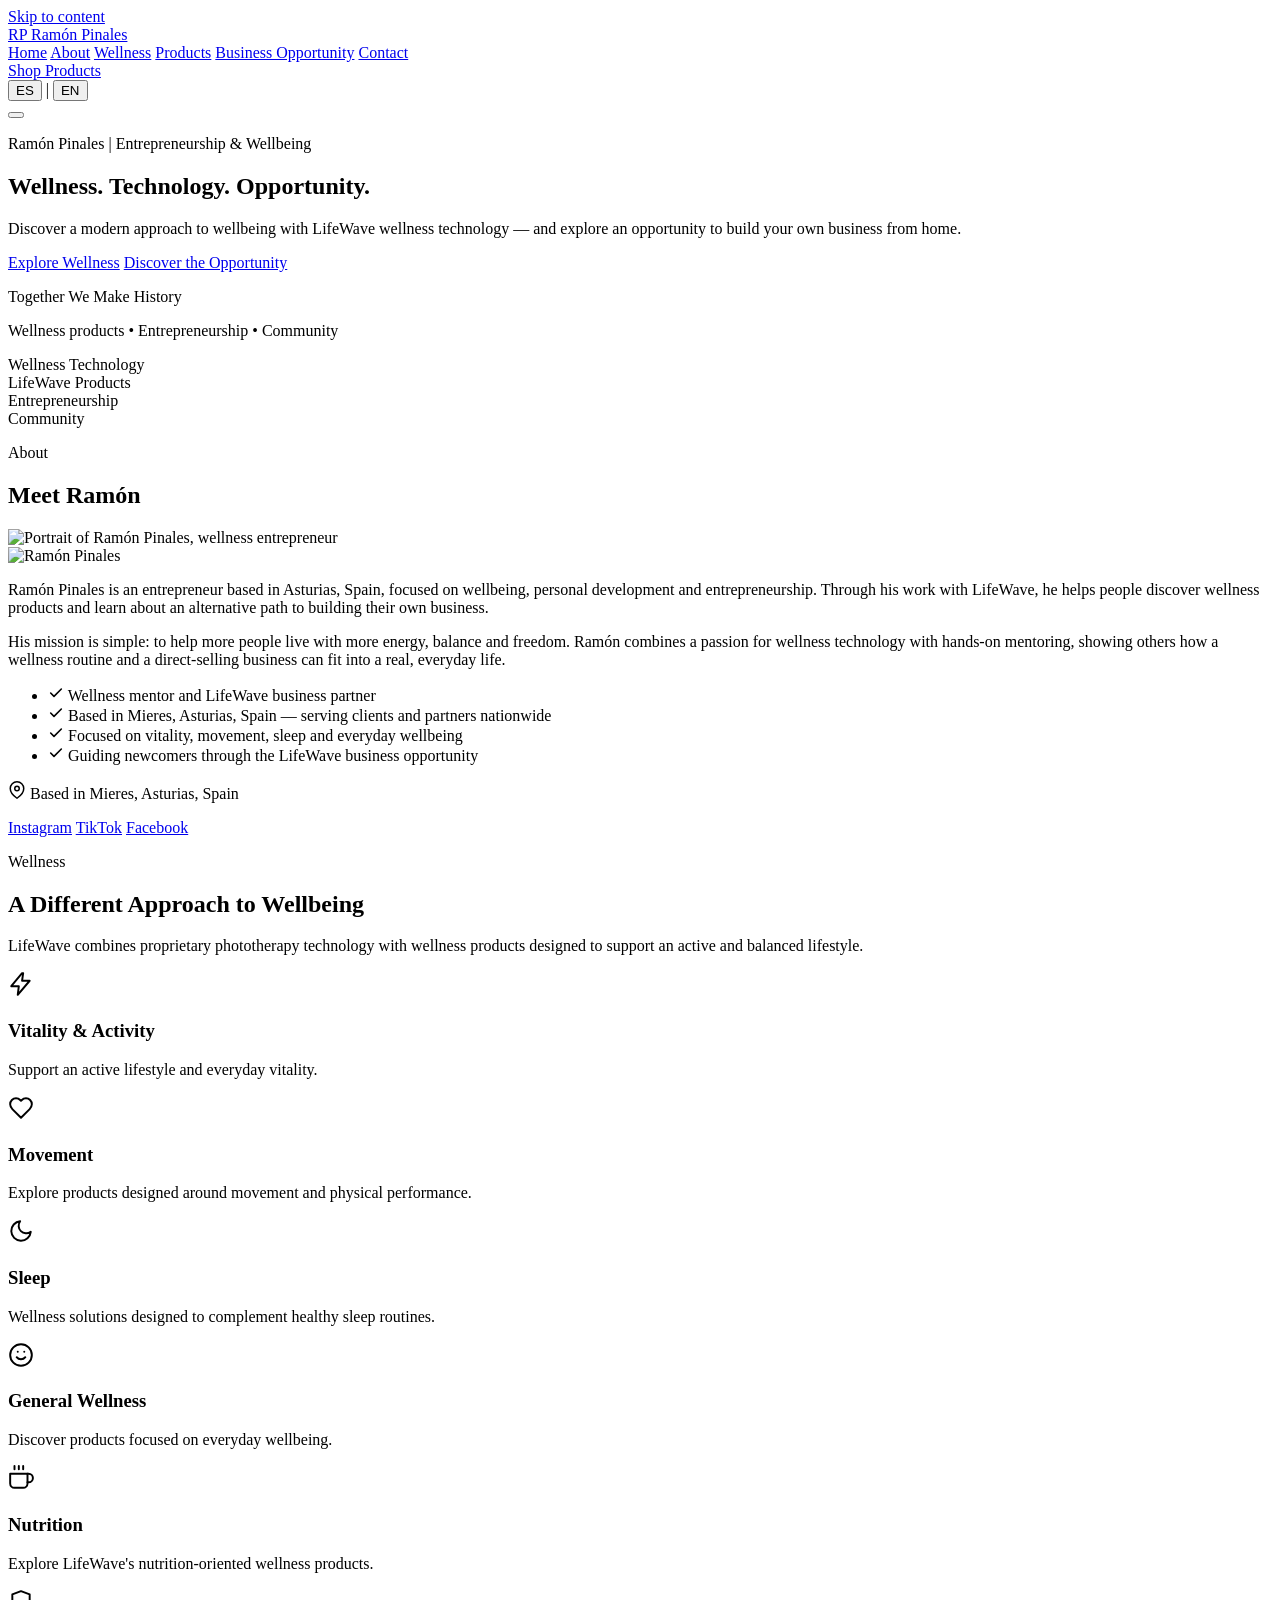
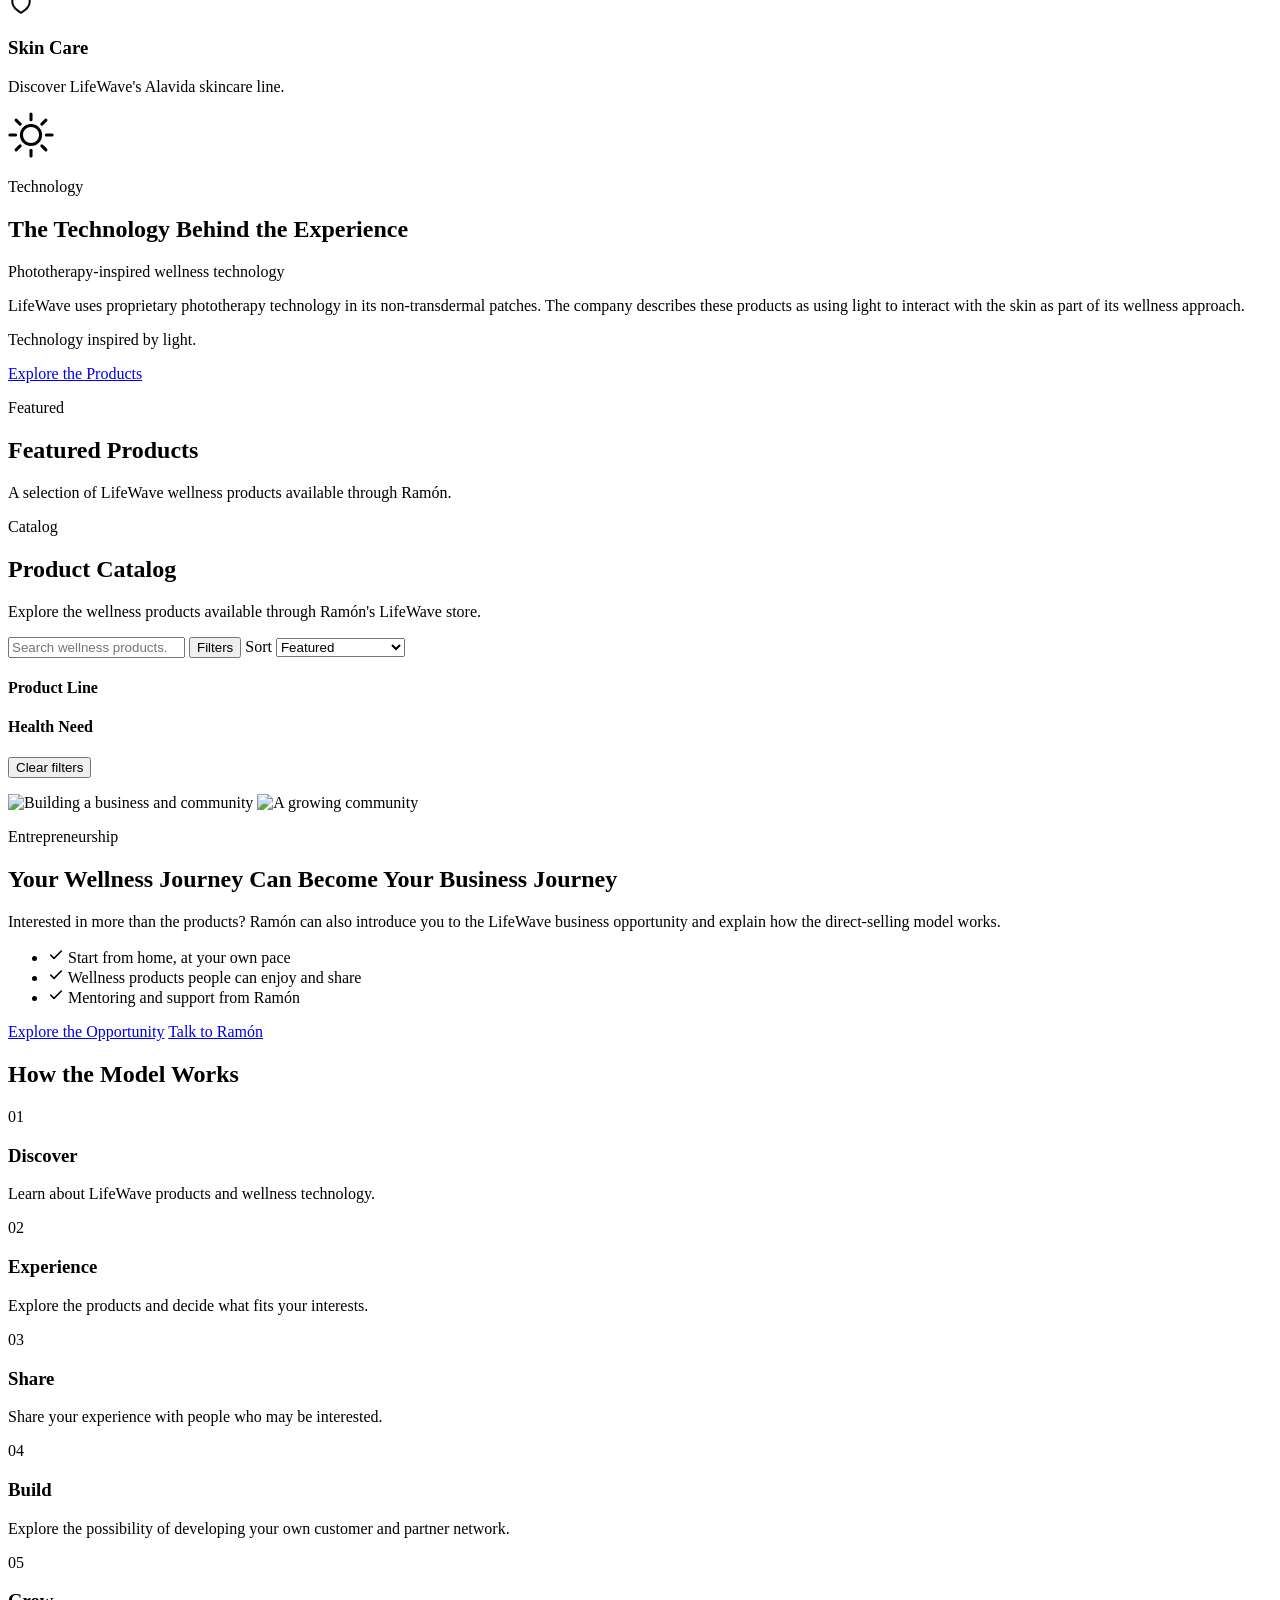
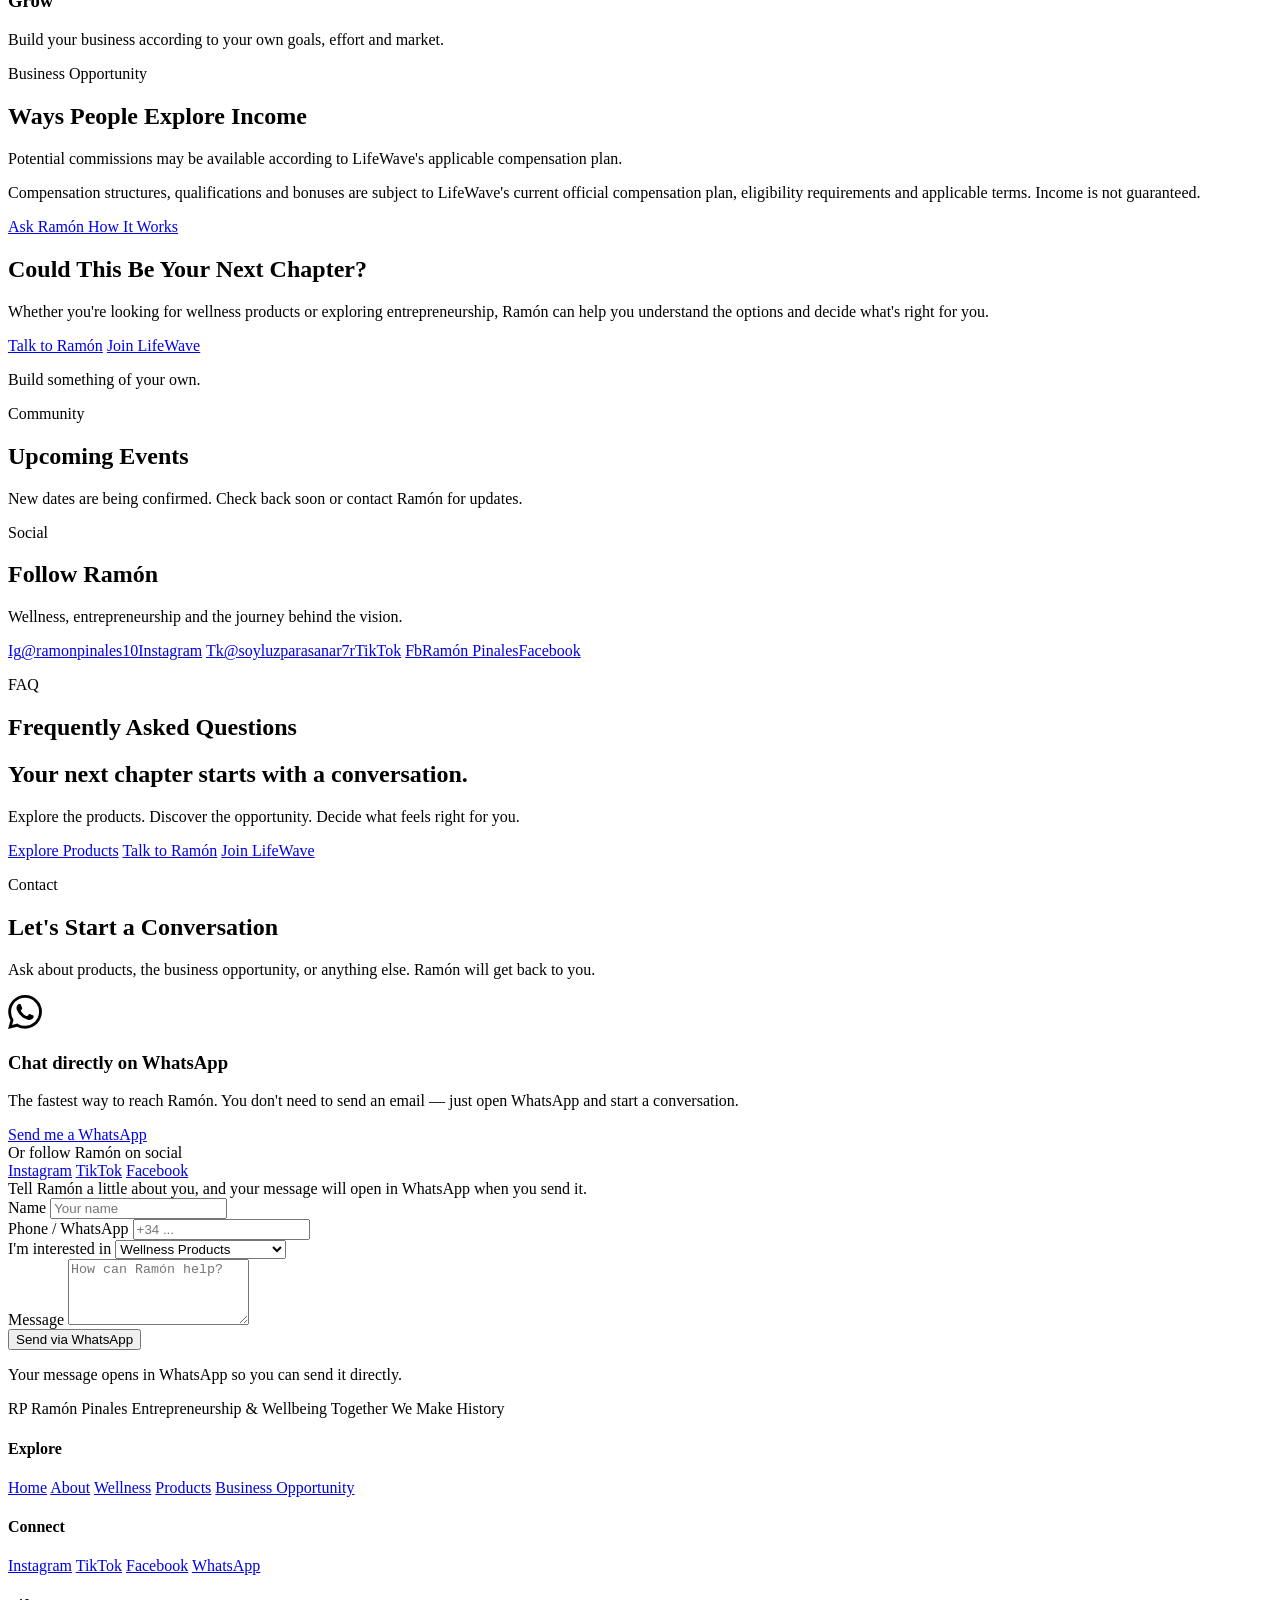
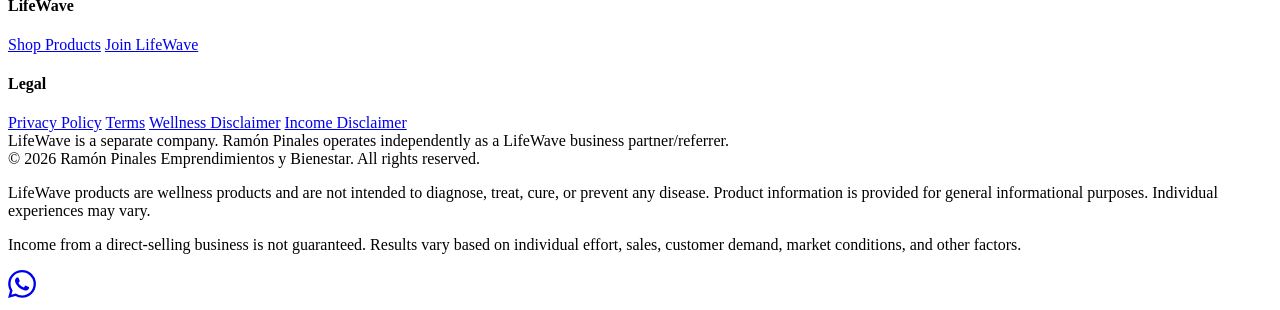
==== commit 4c863bdf: "Add files via upload" ====
--- a/index.html
+++ b/index.html
@@ -1,661 +1,549 @@
 <!DOCTYPE html>
 <html lang="es">
 <head>
-  <meta charset="UTF-8">
-  <meta name="viewport" content="width=device-width, initial-scale=1.0">
-  <meta http-equiv="X-UA-Compatible" content="IE=edge">
-
-  <!-- SEO -->
-  <title>Ramón Pinales | Oportunidad de Negocio y Networking en España</title>
-  <meta name="description" content="Descubre una oportunidad de negocio de network marketing con Ramón Pinales en España. Conecta, crece y avanza. Evento exclusivo 12 de septiembre.">
-  <meta name="keywords" content="network marketing España, oportunidad de negocio, business networking Spain, Ramón Pinales, evento empresarial España">
-  <meta name="author" content="Ramón Pinales">
-  <link rel="canonical" href="https://tudominio.com/">
+  <meta charset="UTF-8" />
+  <meta name="viewport" content="width=device-width, initial-scale=1.0" />
+  <title>Ramón Pinales | Entrepreneurship &amp; Wellbeing</title>
+  <meta name="description" content="Discover wellness products, LifeWave technology and entrepreneurship opportunities with Ramón Pinales in Asturias, Spain." />
+  <meta name="keywords" content="Ramón Pinales, Entrepreneurship and Wellbeing, LifeWave Spain, LifeWave Asturias, Wellness products, LifeWave products, X39 patches, X49 patches, Wellness entrepreneurship, Mieres Asturias" />
+  <meta name="robots" content="index, follow" />
+  <meta name="author" content="Ramón Pinales" />
+  <meta name="geo.region" content="ES-AS" />
+  <meta name="geo.placename" content="Mieres, Asturias, Spain" />
+  <link rel="canonical" href="https://example.com/" />
+  <link rel="icon" type="image/svg+xml" href="data:image/svg+xml,%3Csvg xmlns='http://www.w3.org/2000/svg' viewBox='0 0 64 64'%3E%3Ccircle cx='32' cy='32' r='30' fill='%23022b3a'/%3E%3Ctext x='32' y='41' font-family='Arial' font-size='24' font-weight='bold' fill='%23bfdbf7' text-anchor='middle'%3ERP%3C/text%3E%3C/svg%3E" />
 
   <!-- Open Graph -->
-  <meta property="og:title" content="Ramón Pinales | Oportunidad de Negocio y Networking en España">
-  <meta property="og:description" content="Descubre una oportunidad de negocio de network marketing en España. Evento exclusivo 12 de septiembre.">
-  <meta property="og:image" content="https://tudominio.com/og-image.jpg">
-  <meta property="og:url" content="https://tudominio.com/">
-  <meta property="og:type" content="website">
-  <meta property="og:locale" content="es_ES">
-
-  <!-- Twitter Card -->
-  <meta name="twitter:card" content="summary_large_image">
-  <meta name="twitter:title" content="Ramón Pinales | Oportunidad de Negocio y Networking en España">
-  <meta name="twitter:description" content="Descubre una oportunidad de negocio de network marketing en España.">
-  <meta name="twitter:image" content="https://tudominio.com/og-image.jpg">
-
-  <!-- Fonts -->
-  <link rel="preconnect" href="https://fonts.googleapis.com">
-  <link rel="preconnect" href="https://fonts.gstatic.com" crossorigin>
-  <link href="https://fonts.googleapis.com/css2?family=Inter:wght@300;400;500;600;700;800;900&family=Playfair+Display:wght@400;500;600;700&display=swap" rel="stylesheet">
-
-  <link rel="stylesheet" href="styles.css">
-
-  <!-- Preload critical images -->
-  <link rel="preload" as="image" href="https://images.unsplash.com/photo-1556761175-4b46a572b786?w=1920&q=80" fetchpriority="high">
-
-  <!-- Analytics / Tracking Placeholders -->
-  <!-- Google Tag Manager
-  <script>(function(w,d,s,l,i){w[l]=w[l]||[];w[l].push({'gtm.start':
-  new Date().getTime(),event:'gtm.js'});var f=d.getElementsByTagName(s)[0],
-  j=d.createElement(s),dl=l!='dataLayer'?'&l='+l:'';j.async=true;j.src=
-  'https://www.googletagmanager.com/gtm.js?id='+i+dl;f.parentNode.insertBefore(j,f);
-  })(window,document,'script','dataLayer','GTM-XXXXXXX');</script>
-  -->
-  <!-- Google Analytics 4
-  <script async src="https://www.googletagmanager.com/gtag/js?id=G-XXXXXXXXXX"></script>
-  <script>window.dataLayer=window.dataLayer||[];function gtag(){dataLayer.push(arguments);}gtag('js',new Date());gtag('config','G-XXXXXXXXXX');</script>
-  -->
-  <!-- Meta Pixel
-  <script>!function(f,b,e,v,n,t,s){if(f.fbq)return;n=f.fbq=function(){n.callMethod?n.callMethod.apply(n,arguments):n.queue.push(arguments)};if(!f._fbq)f._fbq=n;n.push=n;n.loaded=!0;n.version='2.0';n.queue=[];t=b.createElement(e);t.async=!0;t.src=v;s=b.getElementsByTagName(e)[0];s.parentNode.insertBefore(t,s)}(window,document,'script','https://connect.facebook.net/en_US/fbevents.js');fbq('init','XXXXXXXXXXXXXXXX');fbq('track','PageView');</script>
-  -->
+  <meta property="og:type" content="website" />
+  <meta property="og:title" content="Ramón Pinales | Entrepreneurship &amp; Wellbeing" />
+  <meta property="og:description" content="Discover wellness products, LifeWave technology and entrepreneurship opportunities with Ramón Pinales in Asturias, Spain." />
+  <meta property="og:url" content="https://example.com/" />
+  <meta property="og:image" content="https://example.com/images/site/roman.jpg" />
+  <meta property="og:locale" content="es_ES" />
+
+  <!-- Twitter / X -->
+  <meta name="twitter:card" content="summary_large_image" />
+  <meta name="twitter:title" content="Ramón Pinales | Entrepreneurship &amp; Wellbeing" />
+  <meta name="twitter:description" content="Discover wellness products, LifeWave technology and entrepreneurship opportunities with Ramón Pinales in Asturias, Spain." />
+  <meta name="twitter:image" content="https://example.com/images/site/roman.jpg" />
+  <meta name="theme-color" content="#022b3a" />
+
+  <link rel="preconnect" href="https://fonts.googleapis.com" />
+  <link rel="preconnect" href="https://fonts.gstatic.com" crossorigin />
+  <link href="https://fonts.googleapis.com/css2?family=Playfair+Display:ital,wght@0,500;0,600;0,700;1,500&family=Manrope:wght@400;500;600;700;800&display=swap" rel="stylesheet" />
+  <link rel="stylesheet" href="css/styles.css" />
+
+  <!-- Structured Data: Person -->
+  <script type="application/ld+json">
+  {
+    "@context": "https://schema.org",
+    "@type": "Person",
+    "name": "Ramón Pinales",
+    "jobTitle": "Wellness Entrepreneur",
+    "address": {
+      "@type": "PostalAddress",
+      "streetAddress": "Calle D Santa Marina 05",
+      "addressLocality": "Mieres",
+      "addressRegion": "Asturias",
+      "postalCode": "33610",
+      "addressCountry": "ES"
+    }
+  }
+  </script>
+
+  <!-- Structured Data: FAQ -->
+  <script type="application/ld+json">
+  {
+    "@context": "https://schema.org",
+    "@type": "FAQPage",
+    "mainEntity": [
+      {
+        "@type": "Question",
+        "name": "¿Son medicamentos los productos LifeWave?",
+        "acceptedAnswer": { "@type": "Answer", "text": "No. Son productos de bienestar y no deben presentarse como tratamientos médicos." }
+      },
+      {
+        "@type": "Question",
+        "name": "¿Dónde puedo comprar los productos?",
+        "acceptedAnswer": { "@type": "Answer", "text": "Los productos se pueden explorar y comprar a través de la tienda oficial LifeWave de Ramón Pinales." }
+      },
+      {
+        "@type": "Question",
+        "name": "¿Puedo unirme al negocio LifeWave?",
+        "acceptedAnswer": { "@type": "Answer", "text": "Sí. Ramón puede explicarte el proceso de inscripción y cómo funciona la oportunidad de negocio." }
+      },
+      {
+        "@type": "Question",
+        "name": "¿Están garantizados los ingresos?",
+        "acceptedAnswer": { "@type": "Answer", "text": "No. Los resultados comerciales varían según el esfuerzo individual, las ventas, el desarrollo de la red, las condiciones del mercado y otros factores." }
+      },
+      {
+        "@type": "Question",
+        "name": "¿Puedo hablar directamente con Ramón?",
+        "acceptedAnswer": { "@type": "Answer", "text": "Sí. Usa WhatsApp o las opciones de contacto disponibles en la página web." }
+      },
+      {
+        "@type": "Question",
+        "name": "¿Dónde está basado Ramón?",
+        "acceptedAnswer": { "@type": "Answer", "text": "Mieres, Asturias, España." }
+      }
+    ]
+  }
+  </script>
 </head>
 <body>
-
-  <!-- Navigation -->
-  <header class="nav-header" id="navHeader">
-    <nav class="nav-container">
-      <a href="#" class="nav-logo">
-        <span class="logo-text">Ramón Pinales</span>
+  <a class="skip-link" href="#main">Skip to content</a>
+
+  <!-- ============ NAVBAR ============ -->
+  <header class="navbar" id="navbar">
+    <div class="container nav-inner">
+      <a href="#home" class="brand" aria-label="Ramón Pinales">
+        <span class="brand-mark" aria-hidden="true">RP</span>
+        <span class="brand-name" data-i18n="brandName">Ramón Pinales</span>
       </a>
-      <ul class="nav-links" id="navLinks">
-        <li><a href="#inicio">Inicio</a></li>
-        <li><a href="#sobre-mi">Sobre Mí</a></li>
-        <li><a href="#oportunidad">Oportunidad</a></li>
-        <li><a href="#evento">Evento</a></li>
-        <li><a href="#faq">FAQ</a></li>
-        <li><a href="#contacto" class="nav-cta">Hablar por WhatsApp</a></li>
-      </ul>
-      <button class="nav-toggle" id="navToggle" aria-label="Abrir menú">
-        <span></span>
-        <span></span>
-        <span></span>
-      </button>
-    </nav>
+
+      <nav class="nav-links" id="navLinks" aria-label="Primary">
+        <a href="#home" data-i18n="navHome" data-nav>Home</a>
+        <a href="#about" data-i18n="navAbout" data-nav>About</a>
+        <a href="#wellness" data-i18n="navWellness" data-nav>Wellness</a>
+        <a href="#products" data-i18n="navProducts" data-nav>Products</a>
+        <a href="#business" data-i18n="navBusiness" data-nav>Business Opportunity</a>
+        <a href="#contact" data-i18n="navContact" data-nav>Contact</a>
+      </nav>
+
+      <div class="nav-actions">
+        <a class="btn btn-sm btn-primary" href="https://lifewave.com/ramonmillonario/store/products" target="_blank" rel="noopener noreferrer" data-i18n="shopProducts">Shop Products</a>
+        <div class="lang-switch" role="group" aria-label="Language">
+          <button class="lang-btn active" data-lang="es" aria-pressed="true">ES</button>
+          <span class="lang-divider" aria-hidden="true">|</span>
+          <button class="lang-btn" data-lang="en" aria-pressed="false">EN</button>
+        </div>
+        <button class="hamburger" id="hamburger" aria-label="Open menu" aria-expanded="false" aria-controls="navLinks">
+          <span class="h-line"></span><span class="h-line"></span><span class="h-line"></span>
+        </button>
+      </div>
+    </div>
   </header>
 
-  <!-- Hero Section -->
-  <section class="hero" id="inicio">
-    <div class="hero-bg">
-      <img src="https://images.unsplash.com/photo-1556761175-4b46a572b786?w=1920&q=80" alt="Red de profesionales conectados en un evento de networking de alto nivel" class="hero-bg-img" loading="eager" fetchpriority="high" width="1920" height="1080">
-      <div class="hero-gradient"></div>
+  <main id="main">
+    <!-- ============ HERO ============ -->
+    <section class="hero" id="home">
+      <div class="hero-bg" aria-hidden="true" style="background-image:url('images/site/img-hero.jpg')"></div>
+      <div class="hero-overlay" aria-hidden="true"></div>
+      <div class="hero-bg-fx" aria-hidden="true">
+        <span class="ring ring-1"></span>
+        <span class="ring ring-2"></span>
+        <div class="particles" id="particles"></div>
+      </div>
+      <div class="container hero-inner">
+        <p class="hero-eyebrow" data-i18n="heroName">Ramón Pinales | Entrepreneurship &amp; Wellbeing</p>
+        <h1 class="hero-title"><span data-i18n="heroWellness">Wellness.</span> <span data-i18n="heroTech">Technology.</span> <span class="accent" data-i18n="heroOpportunity">Opportunity.</span></h1>
+        <p class="hero-sub" data-i18n="heroSub">Discover a modern approach to wellbeing with LifeWave wellness technology — and explore an opportunity to build your own business from home.</p>
+        <div class="hero-cta">
+          <a class="btn btn-primary btn-lg" href="#wellness" data-i18n="ctaExploreWellness">Explore Wellness</a>
+          <a class="btn btn-ghost btn-lg" href="#business" data-i18n="ctaDiscoverOpp">Discover the Opportunity</a>
+        </div>
+        <p class="hero-slogan" data-i18n="heroSlogan">Together We Make History</p>
+        <p class="hero-trust"><span data-i18n="trustProducts">Wellness products</span> • <span data-i18n="trustEntrep">Entrepreneurship</span> • <span data-i18n="trustComm">Community</span></p>
+      </div>
+    </section>
+
+    <!-- ============ TRUST STRIP ============ -->
+    <section class="trust-strip" aria-label="Brand focus">
+      <div class="container trust-grid">
+        <div class="trust-item"><span data-i18n="trustWellTech">Wellness Technology</span></div>
+        <div class="trust-item"><span data-i18n="trustLwProducts">LifeWave Products</span></div>
+        <div class="trust-item"><span data-i18n="trustEntrep2">Entrepreneurship</span></div>
+        <div class="trust-item"><span data-i18n="trustComm2">Community</span></div>
+      </div>
+    </section>
+
+    <!-- ============ ABOUT ============ -->
+    <section class="section about" id="about">
+      <div class="container">
+        <p class="section-eyebrow" data-i18n="aboutEyebrow">About</p>
+        <h2 class="section-title" data-i18n="aboutTitle">Meet Ramón</h2>
+        <div class="about-grid">
+          <div class="about-visual">
+            <div class="about-img-frame">
+              <img src="images/site/roman.jpg" alt="Portrait of Ramón Pinales, wellness entrepreneur" loading="lazy" />
+            </div>
+            <img src="images/site/roman2.jpg" alt="Ramón Pinales" class="about-img-float" loading="lazy" />
+          </div>
+          <div class="about-content">
+            <p class="about-copy" data-i18n="aboutCopy">Ramón Pinales is an entrepreneur based in Asturias, Spain, focused on wellbeing, personal development and entrepreneurship. Through his work with LifeWave, he helps people discover wellness products and learn about an alternative path to building their own business.</p>
+            <p class="about-copy" data-i18n="aboutCopy2">His mission is simple: to help more people live with more energy, balance and freedom. Ramón combines a passion for wellness technology with hands-on mentoring, showing others how a wellness routine and a direct-selling business can fit into a real, everyday life.</p>
+            <ul class="about-points">
+              <li data-i18n="ap1"><span class="ap-ico" aria-hidden="true"><svg viewBox="0 0 24 24" width="16" height="16" fill="none" stroke="currentColor" stroke-width="2.4" stroke-linecap="round" stroke-linejoin="round"><polyline points="20 6 9 17 4 12"/></svg></span> Wellness mentor and LifeWave business partner</li>
+              <li data-i18n="ap2"><span class="ap-ico" aria-hidden="true"><svg viewBox="0 0 24 24" width="16" height="16" fill="none" stroke="currentColor" stroke-width="2.4" stroke-linecap="round" stroke-linejoin="round"><polyline points="20 6 9 17 4 12"/></svg></span> Based in Mieres, Asturias, Spain — serving clients and partners nationwide</li>
+              <li data-i18n="ap3"><span class="ap-ico" aria-hidden="true"><svg viewBox="0 0 24 24" width="16" height="16" fill="none" stroke="currentColor" stroke-width="2.4" stroke-linecap="round" stroke-linejoin="round"><polyline points="20 6 9 17 4 12"/></svg></span> Focused on vitality, movement, sleep and everyday wellbeing</li>
+              <li data-i18n="ap4"><span class="ap-ico" aria-hidden="true"><svg viewBox="0 0 24 24" width="16" height="16" fill="none" stroke="currentColor" stroke-width="2.4" stroke-linecap="round" stroke-linejoin="round"><polyline points="20 6 9 17 4 12"/></svg></span> Guiding newcomers through the LifeWave business opportunity</li>
+            </ul>
+            <p class="about-location"><span class="pin" aria-hidden="true">
+              <svg viewBox="0 0 24 24" width="18" height="18" fill="none" stroke="currentColor" stroke-width="2" stroke-linecap="round" stroke-linejoin="round"><path d="M21 10c0 7-9 13-9 13s-9-6-9-13a9 9 0 0 1 18 0z"/><circle cx="12" cy="10" r="3"/></svg>
+            </span> <span data-i18n="aboutLocation">Based in Mieres, Asturias, Spain</span></p>
+            <div class="about-social" aria-label="Social media">
+              <a class="social-btn" href="https://www.instagram.com/ramonpinales10" target="_blank" rel="noopener noreferrer"><span class="sd ig" aria-hidden="true"></span>Instagram</a>
+              <a class="social-btn" href="https://www.tiktok.com/@soyluzparasanar7r" target="_blank" rel="noopener noreferrer"><span class="sd tt" aria-hidden="true"></span>TikTok</a>
+              <a class="social-btn" href="https://www.facebook.com/share/18ei4miva5/" target="_blank" rel="noopener noreferrer"><span class="sd fb" aria-hidden="true"></span>Facebook</a>
+            </div>
+          </div>
+        </div>
+      </div>
+    </section>
+
+    <!-- ============ WELLNESS ============ -->
+    <section class="section wellness" id="wellness">
+      <div class="container">
+        <p class="section-eyebrow" data-i18n="wellEyebrow">Wellness</p>
+        <h2 class="section-title" data-i18n="wellTitle">A Different Approach to Wellbeing</h2>
+        <p class="section-sub" data-i18n="wellSub">LifeWave combines proprietary phototherapy technology with wellness products designed to support an active and balanced lifestyle.</p>
+        <div class="cards-grid">
+          <article class="card">
+            <div class="card-ico-wrap"><div class="card-icon" aria-hidden="true"><svg viewBox="0 0 24 24" width="26" height="26" fill="none" stroke="currentColor" stroke-width="1.8" stroke-linecap="round" stroke-linejoin="round"><path d="M13 2 3 14h7l-1 8 11-13h-7l1-7z"/></svg></div></div>
+            <h3 class="card-title" data-i18n="w1t">Vitality &amp; Activity</h3>
+            <p class="card-text" data-i18n="w1d">Support an active lifestyle and everyday vitality.</p>
+          </article>
+          <article class="card">
+            <div class="card-ico-wrap"><div class="card-icon" aria-hidden="true"><svg viewBox="0 0 24 24" width="26" height="26" fill="none" stroke="currentColor" stroke-width="1.8" stroke-linecap="round" stroke-linejoin="round"><path d="M20.42 4.58a5.4 5.4 0 0 0-7.65 0l-.77.78-.77-.78a5.4 5.4 0 0 0-7.65 0C1.46 6.7 1.33 10.28 4 13l8 8 8-8c2.67-2.72 2.54-6.3.42-8.42z"/></svg></div></div>
+            <h3 class="card-title" data-i18n="w2t">Movement</h3>
+            <p class="card-text" data-i18n="w2d">Explore products designed around movement and physical performance.</p>
+          </article>
+          <article class="card">
+            <div class="card-ico-wrap"><div class="card-icon" aria-hidden="true"><svg viewBox="0 0 24 24" width="26" height="26" fill="none" stroke="currentColor" stroke-width="1.8" stroke-linecap="round" stroke-linejoin="round"><path d="M21 12.79A9 9 0 1 1 11.21 3 7 7 0 0 0 21 12.79z"/></svg></div></div>
+            <h3 class="card-title" data-i18n="w3t">Sleep</h3>
+            <p class="card-text" data-i18n="w3d">Wellness solutions designed to complement healthy sleep routines.</p>
+          </article>
+          <article class="card">
+            <div class="card-ico-wrap"><div class="card-icon" aria-hidden="true"><svg viewBox="0 0 24 24" width="26" height="26" fill="none" stroke="currentColor" stroke-width="1.8" stroke-linecap="round" stroke-linejoin="round"><circle cx="12" cy="12" r="10"/><path d="M8 14s1.5 2 4 2 4-2 4-2"/><line x1="9" y1="9" x2="9.01" y2="9"/><line x1="15" y1="9" x2="15.01" y2="9"/></svg></div></div>
+            <h3 class="card-title" data-i18n="w4t">General Wellness</h3>
+            <p class="card-text" data-i18n="w4d">Discover products focused on everyday wellbeing.</p>
+          </article>
+          <article class="card">
+            <div class="card-ico-wrap"><div class="card-icon" aria-hidden="true"><svg viewBox="0 0 24 24" width="26" height="26" fill="none" stroke="currentColor" stroke-width="1.8" stroke-linecap="round" stroke-linejoin="round"><path d="M18 8h1a4 4 0 0 1 0 8h-1"/><path d="M2 8h16v9a4 4 0 0 1-4 4H6a4 4 0 0 1-4-4V8z"/><line x1="6" y1="1" x2="6" y2="4"/><line x1="10" y1="1" x2="10" y2="4"/><line x1="14" y1="1" x2="14" y2="4"/></svg></div></div>
+            <h3 class="card-title" data-i18n="w5t">Nutrition</h3>
+            <p class="card-text" data-i18n="w5d">Explore LifeWave's nutrition-oriented wellness products.</p>
+          </article>
+          <article class="card">
+            <div class="card-ico-wrap"><div class="card-icon" aria-hidden="true"><svg viewBox="0 0 24 24" width="26" height="26" fill="none" stroke="currentColor" stroke-width="1.8" stroke-linecap="round" stroke-linejoin="round"><path d="M12 22s8-4 8-10V5l-8-3-8 3v7c0 6 8 10 8 10z"/></svg></div></div>
+            <h3 class="card-title" data-i18n="w6t">Skin Care</h3>
+            <p class="card-text" data-i18n="w6d">Discover LifeWave's Alavida skincare line.</p>
+          </article>
+        </div>
+      </div>
+    </section>
+
+    <!-- ============ TECHNOLOGY / PHOTOTHERAPY ============ -->
+    <section class="section technology" id="technology">
+      <div class="tech-bg" aria-hidden="true" style="background-image:url('images/site/img-sunrise.jpg')"></div>
+      <div class="tech-overlay" aria-hidden="true"></div>
+      <div class="container tech-inner">
+        <div class="tech-visual" aria-hidden="true">
+          <div class="tech-orbit orbit-1"></div>
+          <div class="tech-orbit orbit-2"></div>
+          <div class="tech-core">
+            <div class="tech-rays"></div>
+            <span class="tech-core-symbol">
+              <svg viewBox="0 0 24 24" width="46" height="46" fill="none" stroke="currentColor" stroke-width="1.6" stroke-linecap="round" stroke-linejoin="round"><circle cx="12" cy="12" r="5"/><line x1="12" y1="1" x2="12" y2="4"/><line x1="12" y1="20" x2="12" y2="23"/><line x1="4.22" y1="4.22" x2="6.34" y2="6.34"/><line x1="17.66" y1="17.66" x2="19.78" y2="19.78"/><line x1="1" y1="12" x2="4" y2="12"/><line x1="20" y1="12" x2="23" y2="12"/><line x1="4.22" y1="19.78" x2="6.34" y2="17.66"/><line x1="17.66" y1="6.34" x2="19.78" y2="4.22"/></svg>
+            </span>
+          </div>
+        </div>
+        <div class="tech-content">
+          <p class="section-eyebrow light" data-i18n="techEyebrow">Technology</p>
+          <h2 class="section-title light" data-i18n="techTitle">The Technology Behind the Experience</h2>
+          <p class="section-sub light sub" data-i18n="techSub">Phototherapy-inspired wellness technology</p>
+          <p class="tech-copy" data-i18n="techCopy">LifeWave uses proprietary phototherapy technology in its non-transdermal patches. The company describes these products as using light to interact with the skin as part of its wellness approach.</p>
+          <p class="microcopy" data-i18n="techMicro">Technology inspired by light.</p>
+          <a class="btn btn-primary btn-lg" href="#products" data-i18n="techCta">Explore the Products</a>
+        </div>
+      </div>
+    </section>
+
+    <!-- ============ FEATURED PRODUCTS ============ -->
+    <section class="section featured" id="featured">
+      <div class="container">
+        <p class="section-eyebrow" data-i18n="featuredEyebrow">Featured</p>
+        <h2 class="section-title" data-i18n="featuredTitle">Featured Products</h2>
+        <p class="section-sub" data-i18n="featuredSub">A selection of LifeWave wellness products available through Ramón.</p>
+        <div class="featured-grid" id="featuredGrid">
+          <!-- populated by JS from window.STORE -->
+        </div>
+      </div>
+    </section>
+
+    <!-- ============ PRODUCT CATALOG ============ -->
+    <section class="section catalog" id="products">
+      <div class="container">
+        <p class="section-eyebrow" data-i18n="catEyebrow">Catalog</p>
+        <h2 class="section-title" data-i18n="catTitle">Product Catalog</h2>
+        <p class="section-sub" data-i18n="catSub">Explore the wellness products available through Ramón's LifeWave store.</p>
+
+        <div class="catalog-tools">
+          <input type="search" id="productSearch" class="search-input" placeholder="Search wellness products..." aria-label="Search products" data-i18n-placeholder="searchPlaceholder" />
+          <button class="btn btn-ghost filter-toggle" id="filterToggle" aria-expanded="false" aria-controls="filters" data-i18n="filtersBtn">Filters</button>
+          <label class="sort-label" for="sortSelect">
+            <span data-i18n="sortLabel">Sort</span>
+            <select id="sortSelect">
+              <option value="featured" data-i18n="sortFeatured">Featured</option>
+              <option value="az" data-i18n="sortAz">A–Z</option>
+              <option value="priceLow" data-i18n="sortLow">Price Low → High</option>
+              <option value="priceHigh" data-i18n="sortHigh">Price High → Low</option>
+            </select>
+          </label>
+        </div>
+
+        <div class="catalog-layout">
+          <aside class="filters" id="filters">
+            <h4 class="filter-heading" data-i18n="prodLine">Product Line</h4>
+            <div class="filter-group" id="categoryFilter" role="group" aria-label="Product line"></div>
+            <h4 class="filter-heading" data-i18n="healthNeed">Health Need</h4>
+            <div class="filter-group" id="needFilter" role="group" aria-label="Health need"></div>
+            <button class="btn btn-sm btn-ghost" id="clearFilters" data-i18n="clearFilters">Clear filters</button>
+          </aside>
+
+          <div class="catalog-results">
+            <p class="results-count" id="resultsCount"></p>
+            <div class="product-grid" id="productGrid"></div>
+          </div>
+        </div>
+      </div>
+    </section>
+
+    <!-- ============ BUSINESS OPPORTUNITY ============ -->
+    <section class="section business" id="business">
+      <div class="container business-grid">
+        <div class="business-visual">
+          <img src="images/site/img-business.jpg" alt="Building a business and community" loading="lazy" />
+          <img src="images/site/img-community.jpg" alt="A growing community" class="business-visual-float" loading="lazy" />
+        </div>
+        <div class="business-content">
+          <p class="section-eyebrow" data-i18n="bizEyebrow">Entrepreneurship</p>
+          <h2 class="section-title" data-i18n="bizTitle">Your Wellness Journey Can Become Your Business Journey</h2>
+          <p class="section-sub" data-i18n="bizSub">Interested in more than the products? Ramón can also introduce you to the LifeWave business opportunity and explain how the direct-selling model works.</p>
+          <ul class="biz-list">
+            <li data-i18n="bl1"><span class="ap-ico" aria-hidden="true"><svg viewBox="0 0 24 24" width="16" height="16" fill="none" stroke="currentColor" stroke-width="2.4" stroke-linecap="round" stroke-linejoin="round"><polyline points="20 6 9 17 4 12"/></svg></span> Start from home, at your own pace</li>
+            <li data-i18n="bl2"><span class="ap-ico" aria-hidden="true"><svg viewBox="0 0 24 24" width="16" height="16" fill="none" stroke="currentColor" stroke-width="2.4" stroke-linecap="round" stroke-linejoin="round"><polyline points="20 6 9 17 4 12"/></svg></span> Wellness products people can enjoy and share</li>
+            <li data-i18n="bl3"><span class="ap-ico" aria-hidden="true"><svg viewBox="0 0 24 24" width="16" height="16" fill="none" stroke="currentColor" stroke-width="2.4" stroke-linecap="round" stroke-linejoin="round"><polyline points="20 6 9 17 4 12"/></svg></span> Mentoring and support from Ramón</li>
+          </ul>
+          <div class="cta-row">
+            <a class="btn btn-primary btn-lg" href="#business-model" data-i18n="bizCta1">Explore the Opportunity</a>
+            <a class="btn btn-outline btn-lg" href="#contact" data-i18n="bizCta2">Talk to Ramón</a>
+          </div>
+        </div>
+      </div>
+    </section>
+
+    <!-- ============ BUSINESS MODEL ============ -->
+    <section class="section model" id="business-model">
+      <div class="container">
+        <h2 class="section-title" data-i18n="modelTitle">How the Model Works</h2>
+        <div class="model-grid">
+          <div class="model-step"><span class="model-num">01</span><h3 class="model-name" data-i18n="m1t">Discover</h3><p class="model-desc" data-i18n="m1d">Learn about LifeWave products and wellness technology.</p></div>
+          <div class="model-step"><span class="model-num">02</span><h3 class="model-name" data-i18n="m2t">Experience</h3><p class="model-desc" data-i18n="m2d">Explore the products and decide what fits your interests.</p></div>
+          <div class="model-step"><span class="model-num">03</span><h3 class="model-name" data-i18n="m3t">Share</h3><p class="model-desc" data-i18n="m3d">Share your experience with people who may be interested.</p></div>
+          <div class="model-step"><span class="model-num">04</span><h3 class="model-name" data-i18n="m4t">Build</h3><p class="model-desc" data-i18n="m4d">Explore the possibility of developing your own customer and partner network.</p></div>
+          <div class="model-step"><span class="model-num">05</span><h3 class="model-name" data-i18n="m5t">Grow</h3><p class="model-desc" data-i18n="m5d">Build your business according to your own goals, effort and market.</p></div>
+        </div>
+      </div>
+    </section>
+
+    <!-- ============ INCOME METHODS (9 WAYS) ============ -->
+    <section class="section income" id="income">
+      <div class="container">
+        <p class="section-eyebrow" data-i18n="incomeEyebrow">Business Opportunity</p>
+        <h2 class="section-title" data-i18n="incomeTitle">Ways People Explore Income</h2>
+        <p class="section-sub" data-i18n="incomeSub">Potential commissions may be available according to LifeWave's applicable compensation plan.</p>
+        <div class="income-grid" id="incomeGrid">
+          <!-- populated by JS -->
+        </div>
+        <p class="disclaimer-inline" data-i18n="compDisclaimer">Compensation structures, qualifications and bonuses are subject to LifeWave's current official compensation plan, eligibility requirements and applicable terms. Income is not guaranteed.</p>
+        <div class="cta-row center">
+          <a class="btn btn-outline btn-lg" href="#contact" data-i18n="askRamon">Ask Ramón How It Works</a>
+        </div>
+      </div>
+    </section>
+
+    <!-- ============ ENTREPRENEURSHIP CTA ============ -->
+    <section class="section ent-cta" id="ent-cta">
+      <div class="container ent-inner">
+        <h2 class="section-title light" data-i18n="entTitle">Could This Be Your Next Chapter?</h2>
+        <p class="ent-text" data-i18n="entText">Whether you're looking for wellness products or exploring entrepreneurship, Ramón can help you understand the options and decide what's right for you.</p>
+        <div class="cta-row center">
+          <a class="btn btn-primary btn-lg" href="#contact" data-i18n="talkRamonCta">Talk to Ramón</a>
+          <a class="btn btn-ghost btn-lg" href="https://lifewave.com/ramonmillonario/enrollment/packs" target="_blank" rel="noopener noreferrer" data-i18n="joinLifewave">Join LifeWave</a>
+        </div>
+        <p class="microcopy" data-i18n="microBuild">Build something of your own.</p>
+      </div>
+    </section>
+
+    <!-- ============ EVENT / COMMUNITY ============ -->
+    <section class="section events" id="events">
+      <div class="container">
+        <p class="section-eyebrow" data-i18n="eventEyebrow">Community</p>
+        <h2 class="section-title" data-i18n="eventTitle">Upcoming Events</h2>
+        <div class="event-note" id="eventNote">
+          <p data-i18n="eventNoteText">New dates are being confirmed. Check back soon or contact Ramón for updates.</p>
+        </div>
+      </div>
+    </section>
+
+    <!-- ============ SOCIAL MEDIA ============ -->
+    <section class="section social" id="social">
+      <div class="container">
+        <p class="section-eyebrow" data-i18n="socialEyebrow">Social</p>
+        <h2 class="section-title" data-i18n="socialTitle">Follow Ramón</h2>
+        <p class="section-sub" data-i18n="socialSub">Wellness, entrepreneurship and the journey behind the vision.</p>
+        <div class="social-grid">
+          <a class="social-card" href="https://www.instagram.com/ramonpinales10" target="_blank" rel="noopener noreferrer"><span class="sc-letter" aria-hidden="true">Ig</span><span class="sc-handle">@ramonpinales10</span><span class="sc-name">Instagram</span></a>
+          <a class="social-card" href="https://www.tiktok.com/@soyluzparasanar7r" target="_blank" rel="noopener noreferrer"><span class="sc-letter" aria-hidden="true">Tk</span><span class="sc-handle">@soyluzparasanar7r</span><span class="sc-name">TikTok</span></a>
+          <a class="social-card" href="https://www.facebook.com/share/18ei4miva5/" target="_blank" rel="noopener noreferrer"><span class="sc-letter" aria-hidden="true">Fb</span><span class="sc-handle">Ramón Pinales</span><span class="sc-name">Facebook</span></a>
+        </div>
+      </div>
+    </section>
+
+    <!-- ============ FAQ ============ -->
+    <section class="section faq" id="faq">
+      <div class="container faq-container">
+        <p class="section-eyebrow" data-i18n="faqEyebrow">FAQ</p>
+        <h2 class="section-title" data-i18n="faqTitle">Frequently Asked Questions</h2>
+        <div class="faq-list" id="faqList">
+          <!-- populated by JS -->
+        </div>
+      </div>
+    </section>
+
+    <!-- ============ FINAL CTA ============ -->
+    <section class="section final-cta" id="final-cta">
+      <div class="container final-inner">
+        <h2 class="section-title light" data-i18n="finalTitle">Your next chapter starts with a conversation.</h2>
+        <p class="final-text" data-i18n="finalText">Explore the products. Discover the opportunity. Decide what feels right for you.</p>
+        <div class="cta-row center">
+          <a class="btn btn-primary btn-lg" href="#products" data-i18n="finalExplore">Explore Products</a>
+          <a class="btn btn-outline btn-lg" href="#contact" data-i18n="finalTalk">Talk to Ramón</a>
+          <a class="btn btn-ghost btn-lg" href="https://lifewave.com/ramonmillonario/enrollment/packs" target="_blank" rel="noopener noreferrer" data-i18n="finalJoin">Join LifeWave</a>
+        </div>
+      </div>
+    </section>
+
+    <!-- ============ CONTACT ============ -->
+    <section class="section contact" id="contact">
+      <div class="container contact-grid">
+        <div class="contact-info">
+          <p class="section-eyebrow" data-i18n="contactEyebrow">Contact</p>
+          <h2 class="section-title" data-i18n="contactTitle">Let's Start a Conversation</h2>
+          <p class="contact-text" data-i18n="contactText">Ask about products, the business opportunity, or anything else. Ramón will get back to you.</p>
+          <div class="wa-panel" id="waPanel">
+            <div class="wa-panel-icon" aria-hidden="true">
+              <svg viewBox="0 0 24 24" width="34" height="34" fill="currentColor"><path d="M17.472 14.382c-.297-.149-1.758-.867-2.03-.967-.273-.099-.471-.148-.67.15-.197.297-.767.966-.94 1.164-.173.199-.347.223-.644.075-.297-.15-1.255-.463-2.39-1.475-.883-.788-1.48-1.761-1.653-2.059-.173-.297-.018-.458.13-.606.134-.133.298-.347.446-.52.149-.174.198-.298.297-.497.1-.198.05-.371-.025-.52-.075-.149-.669-1.612-.916-2.207-.242-.579-.487-.5-.669-.51-.173-.008-.371-.01-.57-.01-.198 0-.52.074-.792.372-.272.297-1.04 1.016-1.04 2.479 0 1.462 1.065 2.875 1.213 3.074.149.198 2.096 3.2 5.077 4.487.709.306 1.262.489 1.694.625.712.227 1.36.195 1.871.118.571-.085 1.758-.719 2.006-1.413.248-.694.248-1.289.173-1.413-.074-.124-.272-.198-.57-.347m-5.421 7.403h-.004a9.87 9.87 0 01-5.031-1.378l-.361-.214-3.741.982.998-3.648-.235-.374a9.86 9.86 0 01-1.511-5.26c.001-5.45 4.436-9.884 9.888-9.884 2.64 0 5.122 1.03 6.988 2.898a9.825 9.825 0 012.893 6.994c-.003 5.45-4.437 9.884-9.884 9.884m8.413-18.297A11.815 11.815 0 0012.05 0C5.495 0 .16 5.335.157 11.892c0 2.096.547 4.142 1.588 5.945L.057 24l6.305-1.654a11.882 11.882 0 005.683 1.448h.005c6.554 0 11.89-5.335 11.893-11.893a11.821 11.821 0 00-3.48-8.413z"/></svg>
+            </div>
+            <h3 class="wa-panel-title" data-i18n="waTitle">Chat directly on WhatsApp</h3>
+            <p class="wa-panel-text" data-i18n="waText">The fastest way to reach Ramón. You don't need to send an email — just open WhatsApp and start a conversation.</p>
+            <a class="btn btn-wa btn-lg" href="#" id="waContactLink" target="_blank" rel="noopener noreferrer" data-i18n="waCta">Send me a WhatsApp</a>
+          </div>
+          <div class="contact-channels">
+            <div class="channel-head" data-i18n="channelHead">Or follow Ramón on social</div>
+            <a class="channel" href="https://www.instagram.com/ramonpinales10" target="_blank" rel="noopener noreferrer"><span class="channel-dot ig" aria-hidden="true"></span>Instagram</a>
+            <a class="channel" href="https://www.tiktok.com/@soyluzparasanar7r" target="_blank" rel="noopener noreferrer"><span class="channel-dot tt" aria-hidden="true"></span>TikTok</a>
+            <a class="channel" href="https://www.facebook.com/share/18ei4miva5/" target="_blank" rel="noopener noreferrer"><span class="channel-dot fb" aria-hidden="true"></span>Facebook</a>
+          </div>
+        </div>
+        <form class="contact-form" id="contactForm" novalidate>
+          <div class="form-intro" data-i18n="formIntro">Tell Ramón a little about you, and your message will open in WhatsApp when you send it.</div>
+          <div class="field">
+            <label for="cName" data-i18n="labelName">Name</label>
+            <input type="text" id="cName" name="name" required data-i18n-placeholder="phName" placeholder="Your name" />
+            <span class="err" id="errName"></span>
+          </div>
+          <div class="field">
+            <label for="cPhone" data-i18n="labelPhone">Phone / WhatsApp</label>
+            <input type="tel" id="cPhone" name="phone" data-i18n-placeholder="phPhone" placeholder="+34 ..." />
+            <span class="err" id="errPhone"></span>
+          </div>
+          <div class="field">
+            <label for="cInterest" data-i18n="labelInterest">I'm interested in</label>
+            <select id="cInterest" name="interest">
+              <option data-i18n="optWellness">Wellness Products</option>
+              <option>X39</option>
+              <option>X49</option>
+              <option data-i18n="optOther">Other LifeWave Products</option>
+              <option data-i18n="optEntrep">Entrepreneurship</option>
+              <option data-i18n="optGeneral">General Information</option>
+            </select>
+          </div>
+          <div class="field">
+            <label for="cMessage" data-i18n="labelMessage">Message</label>
+            <textarea id="cMessage" name="message" rows="4" required data-i18n-placeholder="phMessage" placeholder="How can Ramón help?"></textarea>
+            <span class="err" id="errMessage"></span>
+          </div>
+          <button type="submit" class="btn btn-wa btn-block" data-i18n="sendMessage">Send via WhatsApp</button>
+          <p class="form-note" data-i18n="formNote">Your message opens in WhatsApp so you can send it directly.</p>
+        </form>
+      </div>
+    </section>
+  </main>
+
+  <!-- ============ FOOTER ============ -->
+  <footer class="footer">
+    <div class="container">
+      <div class="footer-top">
+        <div class="footer-brand">
+          <span class="brand-mark" aria-hidden="true">RP</span>
+          <span class="f-name">Ramón Pinales</span>
+          <span class="f-tag" data-i18n="footerTag">Entrepreneurship &amp; Wellbeing</span>
+          <span class="f-slogan" data-i18n="heroSlogan">Together We Make History</span>
+        </div>
+        <div class="footer-col">
+          <h4 data-i18n="fExplore">Explore</h4>
+          <a href="#home" data-i18n="navHome">Home</a>
+          <a href="#about" data-i18n="navAbout">About</a>
+          <a href="#wellness" data-i18n="navWellness">Wellness</a>
+          <a href="#products" data-i18n="navProducts">Products</a>
+          <a href="#business" data-i18n="navBusiness">Business Opportunity</a>
+        </div>
+        <div class="footer-col">
+          <h4 data-i18n="fConnect">Connect</h4>
+          <a href="https://www.instagram.com/ramonpinales10" target="_blank" rel="noopener noreferrer">Instagram</a>
+          <a href="https://www.tiktok.com/@soyluzparasanar7r" target="_blank" rel="noopener noreferrer">TikTok</a>
+          <a href="https://www.facebook.com/share/18ei4miva5/" target="_blank" rel="noopener noreferrer">Facebook</a>
+          <a href="#" class="wa-footer" target="_blank" rel="noopener noreferrer">WhatsApp</a>
+        </div>
+        <div class="footer-col">
+          <h4 data-i18n="fLifeWave">LifeWave</h4>
+          <a href="https://lifewave.com/ramonmillonario/store/products" target="_blank" rel="noopener noreferrer" data-i18n="fShop">Shop Products</a>
+          <a href="https://lifewave.com/ramonmillonario/enrollment/packs" target="_blank" rel="noopener noreferrer" data-i18n="fJoin">Join LifeWave</a>
+        </div>
+        <div class="footer-col">
+          <h4 data-i18n="fLegal">Legal</h4>
+          <a href="#">Privacy Policy</a>
+          <a href="#">Terms</a>
+          <a href="#disclaimers" data-i18n="wellDisclaimer">Wellness Disclaimer</a>
+          <a href="#disclaimers" data-i18n="incomeDisclaimer">Income Disclaimer</a>
+        </div>
+      </div>
+      <div class="footer-note" data-i18n="footerNote">LifeWave is a separate company. Ramón Pinales operates independently as a LifeWave business partner/referrer.</div>
+      <div class="footer-bottom">
+        <span>© 2026 <span data-i18n="businessName">Ramón Pinales Emprendimientos y Bienestar</span>. <span data-i18n="rights">All rights reserved.</span></span>
+      </div>
     </div>
-    <div class="hero-content">
-      <div class="hero-badge animate-fade-up">
-        <span class="badge-dot"></span>
-        Oportunidad Disponible
-      </div>
-      <h1 class="hero-title animate-fade-up" style="animation-delay: 0.1s;">
-        Construye Tu Futuro.<br>
-        <span class="hero-title-accent">Conecta. Crece. Avanza.</span>
-      </h1>
-      <p class="hero-subtitle animate-fade-up" style="animation-delay: 0.2s;">
-        Descubre una oportunidad de negocio basada en conexiones reales, crecimiento empresarial y desarrollo personal. Conoce a Ramón Pinales y da el primer paso hacia tu futuro.
-      </p>
-      <div class="hero-actions animate-fade-up" style="animation-delay: 0.3s;">
-        <a href="https://wa.me/XXXXXXXXXX?text=Hola%20Ramón%2C%20quiero%20más%20información" class="btn btn-primary btn-whatsapp" target="_blank" rel="noopener" data-event="whatsapp_click">
-          <svg class="btn-icon" viewBox="0 0 24 24" fill="currentColor"><path d="M17.472 14.382c-.297-.149-1.758-.867-2.03-.967-.273-.099-.471-.148-.67.15-.197.297-.767.966-.94 1.164-.173.199-.347.223-.644.075-.297-.15-1.255-.463-2.39-1.475-.883-.788-1.48-1.761-1.653-2.059-.173-.297-.018-.458.13-.606.134-.133.298-.347.446-.52.149-.174.198-.298.298-.497.099-.198.05-.371-.025-.52-.075-.149-.669-1.612-.916-2.207-.242-.579-.487-.5-.669-.51-.173-.008-.371-.01-.57-.01-.198 0-.52.074-.792.372-.272.297-1.04 1.016-1.04 2.479 0 1.462 1.065 2.875 1.213 3.074.149.198 2.096 3.2 5.077 4.487.709.306 1.262.489 1.694.625.712.227 1.36.195 1.871.118.571-.085 1.758-.719 2.006-1.413.248-.694.248-1.289.173-1.413-.074-.124-.272-.198-.57-.347m-5.421 7.403h-.004a9.87 9.87 0 01-5.031-1.378l-.361-.214-3.741.982.998-3.648-.235-.374a9.86 9.86 0 01-1.51-5.26c.001-5.45 4.436-9.884 9.888-9.884 2.64 0 5.122 1.03 6.988 2.898a9.825 9.825 0 012.893 6.994c-.003 5.45-4.437 9.884-9.885 9.884m8.413-18.297A11.815 11.815 0 0012.05 0C5.495 0 .16 5.335.157 11.892c0 2.096.547 4.142 1.588 5.945L.057 24l6.305-1.654a11.882 11.882 0 005.683 1.448h.005c6.554 0 11.89-5.335 11.893-11.893a11.821 11.821 0 00-3.48-8.413z"/></svg>
-          Hablar por WhatsApp
-        </a>
-        <a href="#oportunidad" class="btn btn-secondary">Conocer la Oportunidad</a>
-      </div>
-      <div class="hero-stats animate-fade-up" style="animation-delay: 0.4s;">
-        <div class="stat">
-          <span class="stat-number">🌍</span>
-          <span class="stat-label">España &amp; República Dominicana</span>
-        </div>
-        <div class="stat-divider"></div>
-        <div class="stat">
-          <span class="stat-number">📅</span>
-          <span class="stat-label">12 de Septiembre</span>
-        </div>
-        <div class="stat-divider"></div>
-        <div class="stat">
-          <span class="stat-number">🤝</span>
-          <span class="stat-label">Conexiones Reales</span>
-        </div>
-      </div>
-    </div>
-    <div class="scroll-indicator animate-fade-up" style="animation-delay: 0.6s;">
-      <span class="scroll-text">Descubre más</span>
-      <div class="scroll-arrow">
-        <svg width="20" height="20" viewBox="0 0 24 24" fill="none" stroke="currentColor" stroke-width="2"><path d="M12 5v14M5 12l7 7 7-7"/></svg>
-      </div>
+  </footer>
+
+  <!-- ============ LEGAL DISCLAIMERS ============ -->
+  <section class="disclaimers" id="disclaimers">
+    <div class="container">
+      <p class="disclaimer" data-i18n="wellDisclaimerText">LifeWave products are wellness products and are not intended to diagnose, treat, cure, or prevent any disease. Product information is provided for general informational purposes. Individual experiences may vary.</p>
+      <p class="disclaimer" data-i18n="incomeDisclaimerText">Income from a direct-selling business is not guaranteed. Results vary based on individual effort, sales, customer demand, market conditions, and other factors.</p>
     </div>
   </section>
 
-  <!-- About / Trust Section -->
-  <section class="about" id="sobre-mi">
-    <div class="container">
-      <div class="about-grid">
-        <div class="about-image animate-fade-up">
-          <div class="about-image-wrapper">
-            <img src="https://images.unsplash.com/photo-1560250097-0b93528c311a?w=600&q=80" alt="Retrato profesional de Ramón Pinales, empresario y líder de networking" class="about-photo" loading="lazy" width="600" height="750">
-          </div>
-          <div class="about-image-decoration"></div>
-        </div>
-        <div class="about-content animate-fade-up" style="animation-delay: 0.15s;">
-          <span class="section-label">Sobre Mí</span>
-          <h2 class="section-title">Ramón Pinales</h2>
-          <p class="about-role">Empresario &amp; Líder de Networking</p>
-          <p class="about-bio">
-            Soy Ramón Pinales y estoy construyendo un proyecto de crecimiento basado en conexiones, oportunidades y desarrollo empresarial. Nacido en la República Dominicano y establecido en España, mi misión es conectar personas con oportunidades reales que les permitan desarrollar su máximo potencial.
-          </p>
-          <p class="about-mission">
-            <strong>Mi misión:</strong> Crear una comunidad sólida de personas comprometidas con su crecimiento personal y profesional, ofreciendo herramientas, acompañamiento y un entorno de confianza para avanzar juntos.
-          </p>
-          <div class="about-highlights">
-            <div class="highlight-item">
-              <div class="highlight-icon">
-                <svg viewBox="0 0 24 24" fill="none" stroke="currentColor" stroke-width="2"><path d="M22 11.08V12a10 10 0 1 1-5.93-9.14"/><polyline points="22 4 12 14.01 9 11.01"/></svg>
-              </div>
-              <span>Visión clara de negocio</span>
-            </div>
-            <div class="highlight-item">
-              <div class="highlight-icon">
-                <svg viewBox="0 0 24 24" fill="none" stroke="currentColor" stroke-width="2"><path d="M22 11.08V12a10 10 0 1 1-5.93-9.14"/><polyline points="22 4 12 14.01 9 11.01"/></svg>
-              </div>
-              <span>Compromiso con el equipo</span>
-            </div>
-            <div class="highlight-item">
-              <div class="highlight-icon">
-                <svg viewBox="0 0 24 24" fill="none" stroke="currentColor" stroke-width="2"><path d="M22 11.08V12a10 10 0 1 1-5.93-9.14"/><polyline points="22 4 12 14.01 9 11.01"/></svg>
-              </div>
-              <span>Crecimiento continuo</span>
-            </div>
-          </div>
-        </div>
-      </div>
-    </div>
-  </section>
-
-  <!-- Business Opportunity Section -->
-  <section class="opportunity" id="oportunidad">
-    <div class="container">
-      <div class="section-header animate-fade-up">
-        <span class="section-label">La Oportunidad</span>
-        <h2 class="section-title">Un negocio construido sobre<br><span class="text-accent">conexiones reales</span></h2>
-        <p class="section-description">No se trata de promesas vacías. Se trata de un modelo de negocio sólido, basado en el crecimiento personal, la capacitación continua y el trabajo en equipo.</p>
-      </div>
-      <div class="opportunity-steps">
-        <div class="step-card animate-fade-up" style="animation-delay: 0.1s;">
-          <div class="step-card-img">
-            <img src="https://images.unsplash.com/photo-1507003211169-0a1dd7228f2d?w=400&q=80" alt="Persona descubriendo una oportunidad de negocio" loading="lazy" width="400" height="250">
-          </div>
-          <div class="step-number">01</div>
-          <div class="step-icon">
-            <svg viewBox="0 0 24 24" fill="none" stroke="currentColor" stroke-width="1.5"><circle cx="11" cy="11" r="8"/><path d="m21 21-4.35-4.35"/></svg>
-          </div>
-          <h3 class="step-title">Conoce</h3>
-          <p class="step-description">Infórmate sobre el negocio, el modelo y la oportunidad. Sin compromisos, sin presión. Solo información clara y transparente.</p>
-        </div>
-        <div class="step-connector animate-fade-up" style="animation-delay: 0.15s;">
-          <svg viewBox="0 0 100 20" fill="none" stroke="currentColor" stroke-width="2"><path d="M0 10h85M80 5l5 5-5 5"/></svg>
-        </div>
-        <div class="step-card animate-fade-up" style="animation-delay: 0.2s;">
-          <div class="step-card-img">
-            <img src="https://images.unsplash.com/photo-1529156069898-49953e39b3ac?w=400&q=80" alt="Equipo conectando en un evento de networking" loading="lazy" width="400" height="250">
-          </div>
-          <div class="step-number">02</div>
-          <div class="step-icon">
-            <svg viewBox="0 0 24 24" fill="none" stroke="currentColor" stroke-width="1.5"><path d="M17 21v-2a4 4 0 0 0-4-4H5a4 4 0 0 0-4 4v2"/><circle cx="9" cy="7" r="4"/><path d="M23 21v-2a4 4 0 0 0-3-3.87"/><path d="M16 3.13a4 4 0 0 1 0 7.75"/></svg>
-          </div>
-          <h3 class="step-title">Conecta</h3>
-          <p class="step-description">Conoce al equipo, resuelve tus preguntas y descubre si la oportunidad se alinea con tus objetivos y tu visión de futuro.</p>
-        </div>
-        <div class="step-connector animate-fade-up" style="animation-delay: 0.25s;">
-          <svg viewBox="0 0 100 20" fill="none" stroke="currentColor" stroke-width="2"><path d="M0 10h85M80 5l5 5-5 5"/></svg>
-        </div>
-        <div class="step-card animate-fade-up" style="animation-delay: 0.3s;">
-          <div class="step-card-img">
-            <img src="https://images.unsplash.com/photo-1552664730-d307ca884978?w=400&q=80" alt="Crecimiento empresarial y éxito profesional" loading="lazy" width="400" height="250">
-          </div>
-          <div class="step-number">03</div>
-          <div class="step-icon">
-            <svg viewBox="0 0 24 24" fill="none" stroke="currentColor" stroke-width="1.5"><polyline points="23 6 13.5 15.5 8.5 10.5 1 18"/><polyline points="17 6 23 6 23 12"/></svg>
-          </div>
-          <h3 class="step-title">Crece</h3>
-          <p class="step-description">Desarrolla tu red, tus habilidades y tu negocio paso a paso. Con acompañamiento constante y un equipo que te impulsa.</p>
-        </div>
-      </div>
-      <div class="opportunity-cta animate-fade-up" style="animation-delay: 0.35s;">
-        <a href="https://wa.me/XXXXXXXXXX?text=Hola%20Ramón%2C%20quiero%20conocer%20más%20sobre%20la%20oportunidad" class="btn btn-primary btn-whatsapp" target="_blank" rel="noopener" data-event="whatsapp_click">
-          <svg class="btn-icon" viewBox="0 0 24 24" fill="currentColor"><path d="M17.472 14.382c-.297-.149-1.758-.867-2.03-.967-.273-.099-.471-.148-.67.15-.197.297-.767.966-.94 1.164-.173.199-.347.223-.644.075-.297-.15-1.255-.463-2.39-1.475-.883-.788-1.48-1.761-1.653-2.059-.173-.297-.018-.458.13-.606.134-.133.298-.347.446-.52.149-.174.198-.298.298-.497.099-.198.05-.371-.025-.52-.075-.149-.669-1.612-.916-2.207-.242-.579-.487-.5-.669-.51-.173-.008-.371-.01-.57-.01-.198 0-.52.074-.792.372-.272.297-1.04 1.016-1.04 2.479 0 1.462 1.065 2.875 1.213 3.074.149.198 2.096 3.2 5.077 4.487.709.306 1.262.489 1.694.625.712.227 1.36.195 1.871.118.571-.085 1.758-.719 2.006-1.413.248-.694.248-1.289.173-1.413-.074-.124-.272-.198-.57-.347m-5.421 7.403h-.004a9.87 9.87 0 01-5.031-1.378l-.361-.214-3.741.982.998-3.648-.235-.374a9.86 9.86 0 01-1.51-5.26c.001-5.45 4.436-9.884 9.888-9.884 2.64 0 5.122 1.03 6.988 2.898a9.825 9.825 0 012.893 6.994c-.003 5.45-4.437 9.884-9.885 9.884m8.413-18.297A11.815 11.815 0 0012.05 0C5.495 0 .16 5.335.157 11.892c0 2.096.547 4.142 1.588 5.945L.057 24l6.305-1.654a11.882 11.882 0 005.683 1.448h.005c6.554 0 11.89-5.335 11.893-11.893a11.821 11.821 0 00-3.48-8.413z"/></svg>
-          Quiero conocer más
-        </a>
-      </div>
-    </div>
-  </section>
-
-  <!-- Event Section -->
-  <section class="event" id="evento">
-    <div class="event-bg">
-      <img src="https://images.unsplash.com/photo-1540575467063-178a50c2df87?w=1920&q=80" alt="Evento de networking empresarial en un espacio moderno y elegante" class="event-bg-img" loading="lazy" width="1920" height="800">
-      <div class="event-gradient"></div>
-    </div>
-    <div class="container">
-      <div class="event-card animate-fade-up">
-        <div class="event-card-inner">
-          <div class="event-badge">
-            <svg viewBox="0 0 24 24" fill="none" stroke="currentColor" stroke-width="2"><rect x="3" y="4" width="18" height="18" rx="2" ry="2"/><line x1="16" y1="2" x2="16" y2="6"/><line x1="8" y1="2" x2="8" y2="6"/><line x1="3" y1="10" x2="21" y2="10"/></svg>
-            Evento Exclusivo
-          </div>
-          <div class="event-content">
-            <div class="event-info">
-              <h2 class="event-title animate-fade-up" style="animation-delay: 0.1s;">
-                <!-- Evento Name Placeholder -->
-                Evento de Networking y Crecimiento Empresarial
-              </h2>
-              <div class="event-details">
-                <div class="event-detail-item animate-fade-up" style="animation-delay: 0.15s;">
-                  <svg viewBox="0 0 24 24" fill="none" stroke="currentColor" stroke-width="2"><rect x="3" y="4" width="18" height="18" rx="2" ry="2"/><line x1="16" y1="2" x2="16" y2="6"/><line x1="8" y1="2" x2="8" y2="6"/><line x1="3" y1="10" x2="21" y2="10"/></svg>
-                  <div>
-                    <strong>Fecha</strong>
-                    <span>12 de Septiembre, 2026</span>
-                  </div>
-                </div>
-                <div class="event-detail-item animate-fade-up" style="animation-delay: 0.2s;">
-                  <svg viewBox="0 0 24 24" fill="none" stroke="currentColor" stroke-width="2"><circle cx="12" cy="12" r="10"/><polyline points="12 6 12 12 16 14"/></svg>
-                  <div>
-                    <strong>Hora</strong>
-                    <!-- Placeholder -->
-                    <span>Por confirmar</span>
-                  </div>
-                </div>
-                <div class="event-detail-item animate-fade-up" style="animation-delay: 0.25s;">
-                  <svg viewBox="0 0 24 24" fill="none" stroke="currentColor" stroke-width="2"><path d="M21 10c0 7-9 13-9 13s-9-6-9-13a9 9 0 0 1 18 0z"/><circle cx="12" cy="10" r="3"/></svg>
-                  <div>
-                    <strong>Lugar</strong>
-                    <!-- Placeholder -->
-                    <span>España (dirección por confirmar)</span>
-                  </div>
-                </div>
-              </div>
-              <p class="event-description animate-fade-up" style="animation-delay: 0.3s;">
-                <!-- Placeholder: Event description -->
-                Únete a un evento exclusivo de networking donde podrás conocer personas con tu misma visión, descubrir oportunidades de negocio y darte el primer paso hacia tu crecimiento empresarial.
-              </p>
-              <div class="event-ctas animate-fade-up" style="animation-delay: 0.35s;">
-                <a href="https://wa.me/XXXXXXXXXX?text=Hola%20Ramón%2C%20quiero%20reservar%20mi%20lugar%20en%20el%20evento" class="btn btn-primary btn-whatsapp" target="_blank" rel="noopener" data-event="event_registration">
-                  <svg class="btn-icon" viewBox="0 0 24 24" fill="currentColor"><path d="M17.472 14.382c-.297-.149-1.758-.867-2.03-.967-.273-.099-.471-.148-.67.15-.197.297-.767.966-.94 1.164-.173.199-.347.223-.644.075-.297-.15-1.255-.463-2.39-1.475-.883-.788-1.48-1.761-1.653-2.059-.173-.297-.018-.458.13-.606.134-.133.298-.347.446-.52.149-.174.198-.298.298-.497.099-.198.05-.371-.025-.52-.075-.149-.669-1.612-.916-2.207-.242-.579-.487-.5-.669-.51-.173-.008-.371-.01-.57-.01-.198 0-.52.074-.792.372-.272.297-1.04 1.016-1.04 2.479 0 1.462 1.065 2.875 1.213 3.074.149.198 2.096 3.2 5.077 4.487.709.306 1.262.489 1.694.625.712.227 1.36.195 1.871.118.571-.085 1.758-.719 2.006-1.413.248-.694.248-1.289.173-1.413-.074-.124-.272-.198-.57-.347m-5.421 7.403h-.004a9.87 9.87 0 01-5.031-1.378l-.361-.214-3.741.982.998-3.648-.235-.374a9.86 9.86 0 01-1.51-5.26c.001-5.45 4.436-9.884 9.888-9.884 2.64 0 5.122 1.03 6.988 2.898a9.825 9.825 0 012.893 6.994c-.003 5.45-4.437 9.884-9.885 9.884m8.413-18.297A11.815 11.815 0 0012.05 0C5.495 0 .16 5.335.157 11.892c0 2.096.547 4.142 1.588 5.945L.057 24l6.305-1.654a11.882 11.882 0 005.683 1.448h.005c6.554 0 11.89-5.335 11.893-11.893a11.821 11.821 0 00-3.48-8.413z"/></svg>
-                  Reservar mi lugar
-                </a>
-                <a href="https://wa.me/XXXXXXXXXX?text=Hola%20Ramón%2C%20quiero%20más%20información%20sobre%20el%20evento" class="btn btn-outline" target="_blank" rel="noopener" data-event="whatsapp_click">
-                  Más información por WhatsApp
-                </a>
-              </div>
-            </div>
-            <div class="event-countdown animate-fade-up" style="animation-delay: 0.2s;">
-              <h3 class="countdown-label">Faltan</h3>
-              <div class="countdown-timer" id="countdown">
-                <div class="countdown-item">
-                  <span class="countdown-number" id="countdown-days">00</span>
-                  <span class="countdown-unit">Días</span>
-                </div>
-                <div class="countdown-separator">:</div>
-                <div class="countdown-item">
-                  <span class="countdown-number" id="countdown-hours">00</span>
-                  <span class="countdown-unit">Horas</span>
-                </div>
-                <div class="countdown-separator">:</div>
-                <div class="countdown-item">
-                  <span class="countdown-number" id="countdown-minutes">00</span>
-                  <span class="countdown-unit">Min</span>
-                </div>
-                <div class="countdown-separator">:</div>
-                <div class="countdown-item">
-                  <span class="countdown-number" id="countdown-seconds">00</span>
-                  <span class="countdown-unit">Seg</span>
-                </div>
-              </div>
-              <div class="countdown-date">
-                <svg viewBox="0 0 24 24" fill="none" stroke="currentColor" stroke-width="2" width="16" height="16"><path d="M21 10c0 7-9 13-9 13s-9-6-9-13a9 9 0 0 1 18 0z"/><circle cx="12" cy="10" r="3"/></svg>
-                <span>España</span>
-              </div>
-            </div>
-          </div>
-        </div>
-      </div>
-    </div>
-  </section>
-
-  <!-- Why Connect Section -->
-  <section class="why-connect" id="beneficios">
-    <div class="container">
-      <div class="section-header animate-fade-up">
-        <span class="section-label">¿Por Qué Conectar?</span>
-        <h2 class="section-title">Beneficios de formar parte</h2>
-      </div>
-      <div class="benefits-grid">
-        <div class="benefit-card animate-fade-up" style="animation-delay: 0.1s;">
-          <div class="benefit-icon">
-            <svg viewBox="0 0 24 24" fill="none" stroke="currentColor" stroke-width="1.5"><path d="M12 2L2 7l10 5 10-5-10-5z"/><path d="M2 17l10 5 10-5"/><path d="M2 12l10 5 10-5"/></svg>
-          </div>
-          <h3 class="benefit-title">Acompañamiento Personal</h3>
-          <p class="benefit-description">No caminas solo. Recibirás orientación paso a paso de alguien que ya ha recorrido el camino.</p>
-        </div>
-        <div class="benefit-card animate-fade-up" style="animation-delay: 0.2s;">
-          <div class="benefit-icon">
-            <svg viewBox="0 0 24 24" fill="none" stroke="currentColor" stroke-width="1.5"><polyline points="23 6 13.5 15.5 8.5 10.5 1 18"/><polyline points="17 6 23 6 23 12"/></svg>
-          </div>
-          <h3 class="benefit-title">Desarrollo Empresarial</h3>
-          <p class="benefit-description">Aprende habilidades de negocio, liderazgo y emprendimiento que aplicarás en todas las áreas de tu vida.</p>
-        </div>
-        <div class="benefit-card animate-fade-up" style="animation-delay: 0.3s;">
-          <div class="benefit-icon">
-            <svg viewBox="0 0 24 24" fill="none" stroke="currentColor" stroke-width="1.5"><path d="M17 21v-2a4 4 0 0 0-4-4H5a4 4 0 0 0-4 4v2"/><circle cx="9" cy="7" r="4"/><path d="M23 21v-2a4 4 0 0 0-3-3.87"/><path d="M16 3.13a4 4 0 0 1 0 7.75"/></svg>
-          </div>
-          <h3 class="benefit-title">Comunidad & Networking</h3>
-          <p class="benefit-description">Forma parte de una red de personas comprometidas con su crecimiento. Conexiones que abren puertas.</p>
-        </div>
-        <div class="benefit-card animate-fade-up" style="animation-delay: 0.4s;">
-          <div class="benefit-icon">
-            <svg viewBox="0 0 24 24" fill="none" stroke="currentColor" stroke-width="1.5"><circle cx="12" cy="12" r="10"/><line x1="12" y1="8" x2="12" y2="16"/><line x1="8" y1="12" x2="16" y2="12"/></svg>
-          </div>
-          <h3 class="benefit-title">Oportunidades de Crecimiento</h3>
-          <p class="benefit-description">Accede a eventos, capacitaciones y experiencias que te impulsan a alcanzar tu siguiente nivel.</p>
-        </div>
-      </div>
-    </div>
-  </section>
-
-  <!-- Social Proof / Testimonials -->
-  <section class="testimonials" id="testimonios">
-    <div class="container">
-      <div class="section-header animate-fade-up">
-        <span class="section-label">Testimonios</span>
-        <h2 class="section-title">Lo que dice nuestra comunidad</h2>
-        <p class="section-description">Experiencias reales de personas que decidieron dar el primer paso.</p>
-      </div>
-      <div class="testimonials-grid">
-        <div class="testimonial-card animate-fade-up" style="animation-delay: 0.1s;">
-          <div class="testimonial-stars">
-            <svg viewBox="0 0 24 24" fill="currentColor" width="18" height="18"><polygon points="12 2 15.09 8.26 22 9.27 17 14.14 18.18 21.02 12 17.77 5.82 21.02 7 14.14 2 9.27 8.91 8.26 12 2"/></svg>
-            <svg viewBox="0 0 24 24" fill="currentColor" width="18" height="18"><polygon points="12 2 15.09 8.26 22 9.27 17 14.14 18.18 21.02 12 17.77 5.82 21.02 7 14.14 2 9.27 8.91 8.26 12 2"/></svg>
-            <svg viewBox="0 0 24 24" fill="currentColor" width="18" height="18"><polygon points="12 2 15.09 8.26 22 9.27 17 14.14 18.18 21.02 12 17.77 5.82 21.02 7 14.14 2 9.27 8.91 8.26 12 2"/></svg>
-            <svg viewBox="0 0 24 24" fill="currentColor" width="18" height="18"><polygon points="12 2 15.09 8.26 22 9.27 17 14.14 18.18 21.02 12 17.77 5.82 21.02 7 14.14 2 9.27 8.91 8.26 12 2"/></svg>
-            <svg viewBox="0 0 24 24" fill="currentColor" width="18" height="18"><polygon points="12 2 15.09 8.26 22 9.27 17 14.14 18.18 21.02 12 17.77 5.82 21.02 7 14.14 2 9.27 8.91 8.26 12 2"/></svg>
-          </div>
-          <p class="testimonial-text">"Gran experiencia. El acompañamiento y la claridad del negocio me ayudaron a dar el primer paso con confianza."</p>
-          <div class="testimonial-author">
-            <div class="testimonial-avatar">
-              <img src="https://images.unsplash.com/photo-1507003211169-0a1dd7228f2d?w=120&q=80" alt="Foto de perfil del cliente" loading="lazy" width="48" height="48">
-            </div>
-            <div>
-              <span class="testimonial-name">Carlos M.</span>
-              <span class="testimonial-location">Madrid, España</span>
-            </div>
-          </div>
-        </div>
-        <div class="testimonial-card animate-fade-up" style="animation-delay: 0.2s;">
-          <div class="testimonial-stars">
-            <svg viewBox="0 0 24 24" fill="currentColor" width="18" height="18"><polygon points="12 2 15.09 8.26 22 9.27 17 14.14 18.18 21.02 12 17.77 5.82 21.02 7 14.14 2 9.27 8.91 8.26 12 2"/></svg>
-            <svg viewBox="0 0 24 24" fill="currentColor" width="18" height="18"><polygon points="12 2 15.09 8.26 22 9.27 17 14.14 18.18 21.02 12 17.77 5.82 21.02 7 14.14 2 9.27 8.91 8.26 12 2"/></svg>
-            <svg viewBox="0 0 24 24" fill="currentColor" width="18" height="18"><polygon points="12 2 15.09 8.26 22 9.27 17 14.14 18.18 21.02 12 17.77 5.82 21.02 7 14.14 2 9.27 8.91 8.26 12 2"/></svg>
-            <svg viewBox="0 0 24 24" fill="currentColor" width="18" height="18"><polygon points="12 2 15.09 8.26 22 9.27 17 14.14 18.18 21.02 12 17.77 5.82 21.02 7 14.14 2 9.27 8.91 8.26 12 2"/></svg>
-            <svg viewBox="0 0 24 24" fill="currentColor" width="18" height="18"><polygon points="12 2 15.09 8.26 22 9.27 17 14.14 18.18 21.02 12 17.77 5.82 21.02 7 14.14 2 9.27 8.91 8.26 12 2"/></svg>
-          </div>
-          <p class="testimonial-text">"Lo que más me gustó fue la transparencia. Sin presiones, con información clara y un equipo que realmente te apoya."</p>
-          <div class="testimonial-author">
-            <div class="testimonial-avatar">
-              <img src="https://images.unsplash.com/photo-1494790108377-be9c29b29330?w=120&q=80" alt="Foto de perfil de la cliente" loading="lazy" width="48" height="48">
-            </div>
-            <div>
-              <span class="testimonial-name">María L.</span>
-              <span class="testimonial-location">Barcelona, España</span>
-            </div>
-          </div>
-        </div>
-        <div class="testimonial-card animate-fade-up" style="animation-delay: 0.3s;">
-          <div class="testimonial-stars">
-            <svg viewBox="0 0 24 24" fill="currentColor" width="18" height="18"><polygon points="12 2 15.09 8.26 22 9.27 17 14.14 18.18 21.02 12 17.77 5.82 21.02 7 14.14 2 9.27 8.91 8.26 12 2"/></svg>
-            <svg viewBox="0 0 24 24" fill="currentColor" width="18" height="18"><polygon points="12 2 15.09 8.26 22 9.27 17 14.14 18.18 21.02 12 17.77 5.82 21.02 7 14.14 2 9.27 8.91 8.26 12 2"/></svg>
-            <svg viewBox="0 0 24 24" fill="currentColor" width="18" height="18"><polygon points="12 2 15.09 8.26 22 9.27 17 14.14 18.18 21.02 12 17.77 5.82 21.02 7 14.14 2 9.27 8.91 8.26 12 2"/></svg>
-            <svg viewBox="0 0 24 24" fill="currentColor" width="18" height="18"><polygon points="12 2 15.09 8.26 22 9.27 17 14.14 18.18 21.02 12 17.77 5.82 21.02 7 14.14 2 9.27 8.91 8.26 12 2"/></svg>
-            <svg viewBox="0 0 24 24" fill="currentColor" width="18" height="18"><polygon points="12 2 15.09 8.26 22 9.27 17 14.14 18.18 21.02 12 17.77 5.82 21.02 7 14.14 2 9.27 8.91 8.26 12 2"/></svg>
-          </div>
-          <p class="testimonial-text">"Recomiendo esta oportunidad a cualquiera que busque crecer de verdad. El evento cambió mi perspectiva del negocio."</p>
-          <div class="testimonial-author">
-            <div class="testimonial-avatar">
-              <img src="https://images.unsplash.com/photo-1500648767791-00dcc994a43e?w=120&q=80" alt="Foto de perfil del cliente" loading="lazy" width="48" height="48">
-            </div>
-            <div>
-              <span class="testimonial-name">Roberto D.</span>
-              <span class="testimonial-location">Santo Domingo, R.D.</span>
-            </div>
-          </div>
-        </div>
-      </div>
-    </div>
-  </section>
-
-  <!-- FAQ Section -->
-  <section class="faq" id="faq">
-    <div class="container">
-      <div class="section-header animate-fade-up">
-        <span class="section-label">Preguntas Frecuentes</span>
-        <h2 class="section-title">¿Tienes dudas?</h2>
-        <p class="section-description">Aquí encontrarás las respuestas a las preguntas más comunes.</p>
-      </div>
-      <div class="faq-list">
-        <div class="faq-item animate-fade-up" style="animation-delay: 0.1s;">
-          <button class="faq-question" aria-expanded="false">
-            <span>¿Qué es esta oportunidad de negocio?</span>
-            <svg class="faq-chevron" viewBox="0 0 24 24" fill="none" stroke="currentColor" stroke-width="2"><polyline points="6 9 12 15 18 9"/></svg>
-          </button>
-          <div class="faq-answer">
-            <p><!-- Placeholder --><strong>[Placeholder]</strong> — Esta es una oportunidad de network marketing que te permite construir tu propio negocio de forma flexible, con acompañamiento profesional y un equipo que te respalda.</p>
-          </div>
-        </div>
-        <div class="faq-item animate-fade-up" style="animation-delay: 0.15s;">
-          <button class="faq-question" aria-expanded="false">
-            <span>¿Cómo puedo comenzar?</span>
-            <svg class="faq-chevron" viewBox="0 0 24 24" fill="none" stroke="currentColor" stroke-width="2"><polyline points="6 9 12 15 18 9"/></svg>
-          </button>
-          <div class="faq-answer">
-            <p><!-- Placeholder -->El primer paso es informarte. Escríbeme por WhatsApp y con gusto te explicaré todo lo que necesitas saber para tomar una decisión informada.</p>
-          </div>
-        </div>
-        <div class="faq-item animate-fade-up" style="animation-delay: 0.2s;">
-          <button class="faq-question" aria-expanded="false">
-            <span>¿Necesito experiencia previa?</span>
-            <svg class="faq-chevron" viewBox="0 0 24 24" fill="none" stroke="currentColor" stroke-width="2"><polyline points="6 9 12 15 18 9"/></svg>
-          </button>
-          <div class="faq-answer">
-            <p>No. Esta oportunidad está diseñada para personas de todos los niveles de experiencia. Lo más importante es la actitud y las ganas de crecer.</p>
-          </div>
-        </div>
-        <div class="faq-item animate-fade-up" style="animation-delay: 0.25s;">
-          <button class="faq-question" aria-expanded="false">
-            <span>¿Dónde se realiza el evento?</span>
-            <svg class="faq-chevron" viewBox="0 0 24 24" fill="none" stroke="currentColor" stroke-width="2"><polyline points="6 9 12 15 18 9"/></svg>
-          </button>
-          <div class="faq-answer">
-            <p><!-- Placeholder -->El evento del <strong>12 de septiembre</strong> se realizará en <strong>España</strong>. La dirección exacta se confirmará pronto. Escríbeme para recibir la información completa.</p>
-          </div>
-        </div>
-        <div class="faq-item animate-fade-up" style="animation-delay: 0.3s;">
-          <button class="faq-question" aria-expanded="false">
-            <span>¿Cómo puedo registrarme?</span>
-            <svg class="faq-chevron" viewBox="0 0 24 24" fill="none" stroke="currentColor" stroke-width="2"><polyline points="6 9 12 15 18 9"/></svg>
-          </button>
-          <div class="faq-answer">
-            <p>Puedes registrarte directamente escribiéndome por WhatsApp. Te guiaré en el proceso de registro y te enviaré todos los detalles.</p>
-          </div>
-        </div>
-        <div class="faq-item animate-fade-up" style="animation-delay: 0.35s;">
-          <button class="faq-question" aria-expanded="false">
-            <span>¿Cómo puedo obtener más información?</span>
-            <svg class="faq-chevron" viewBox="0 0 24 24" fill="none" stroke="currentColor" stroke-width="2"><polyline points="6 9 12 15 18 9"/></svg>
-          </button>
-          <div class="faq-answer">
-            <p>La forma más rápida es escribirme por WhatsApp. También puedes usar el formulario de contacto en esta página.</p>
-          </div>
-        </div>
-        <div class="faq-item animate-fade-up" style="animation-delay: 0.4s;">
-          <button class="faq-question" aria-expanded="false">
-            <span>¿Puedo participar desde Estados Unidos?</span>
-            <svg class="faq-chevron" viewBox="0 0 24 24" fill="none" stroke="currentColor" stroke-width="2"><polyline points="6 9 12 15 18 9"/></svg>
-          </button>
-          <div class="faq-answer">
-            <p>Sí. Esta oportunidad está abierta para personas en España y Estados Unidos. Escríbeme para conocer las opciones disponibles en tu zona.</p>
-          </div>
-        </div>
-      </div>
-    </div>
-  </section>
-
-  <!-- Lead Generation / Contact Form -->
-  <section class="lead-form" id="contacto">
-    <div class="container">
-      <div class="lead-grid">
-        <div class="lead-content animate-fade-up">
-          <span class="section-label">Contacto</span>
-          <h2 class="section-title">¿Quieres conocer más sobre esta oportunidad?</h2>
-          <p class="lead-description">Déjame tus datos y me pondré en contacto contigo lo antes posible. Sin compromisos.</p>
-          <div class="lead-whatsapp">
-            <a href="https://wa.me/XXXXXXXXXX?text=Hola%20Ramón%2C%20quiero%20más%20información" class="btn btn-primary btn-whatsapp btn-lg" target="_blank" rel="noopener" data-event="whatsapp_click">
-              <svg class="btn-icon" viewBox="0 0 24 24" fill="currentColor"><path d="M17.472 14.382c-.297-.149-1.758-.867-2.03-.967-.273-.099-.471-.148-.67.15-.197.297-.767.966-.94 1.164-.173.199-.347.223-.644.075-.297-.15-1.255-.463-2.39-1.475-.883-.788-1.48-1.761-1.653-2.059-.173-.297-.018-.458.13-.606.134-.133.298-.347.446-.52.149-.174.198-.298.298-.497.099-.198.05-.371-.025-.52-.075-.149-.669-1.612-.916-2.207-.242-.579-.487-.5-.669-.51-.173-.008-.371-.01-.57-.01-.198 0-.52.074-.792.372-.272.297-1.04 1.016-1.04 2.479 0 1.462 1.065 2.875 1.213 3.074.149.198 2.096 3.2 5.077 4.487.709.306 1.262.489 1.694.625.712.227 1.36.195 1.871.118.571-.085 1.758-.719 2.006-1.413.248-.694.248-1.289.173-1.413-.074-.124-.272-.198-.57-.347m-5.421 7.403h-.004a9.87 9.87 0 01-5.031-1.378l-.361-.214-3.741.982.998-3.648-.235-.374a9.86 9.86 0 01-1.51-5.26c.001-5.45 4.436-9.884 9.888-9.884 2.64 0 5.122 1.03 6.988 2.898a9.825 9.825 0 012.893 6.994c-.003 5.45-4.437 9.884-9.885 9.884m8.413-18.297A11.815 11.815 0 0012.05 0C5.495 0 .16 5.335.157 11.892c0 2.096.547 4.142 1.588 5.945L.057 24l6.305-1.654a11.882 11.882 0 005.683 1.448h.005c6.554 0 11.89-5.335 11.893-11.893a11.821 11.821 0 00-3.48-8.413z"/></svg>
-              Hablar por WhatsApp
-            </a>
-          </div>
-        </div>
-        <div class="lead-form-wrapper animate-fade-up" style="animation-delay: 0.15s;">
-          <form class="contact-form" id="leadForm" novalidate>
-            <input type="hidden" name="_csrf" value="">
-            <div class="form-group">
-              <label for="leadName">Nombre completo *</label>
-              <input type="text" id="leadName" name="name" required placeholder="Tu nombre" autocomplete="name">
-              <span class="form-error" id="leadNameError"></span>
-            </div>
-            <div class="form-group">
-              <label for="leadWhatsApp">Número de WhatsApp *</label>
-              <input type="tel" id="leadWhatsApp" name="whatsapp" required placeholder="+34 600 000 000" autocomplete="tel">
-              <span class="form-error" id="leadWhatsAppError"></span>
-            </div>
-            <div class="form-group">
-              <label for="leadEmail">Email</label>
-              <input type="email" id="leadEmail" name="email" placeholder="tu@email.com" autocomplete="email">
-              <span class="form-error" id="leadEmailError"></span>
-            </div>
-            <div class="form-group">
-              <label for="leadCountry">País *</label>
-              <select id="leadCountry" name="country" required>
-                <option value="">Selecciona tu país</option>
-                <option value="España">España</option>
-                <option value="República Dominicana">República Dominicana</option>
-                <option value="Estados Unidos">Estados Unidos</option>
-                <option value="Otro">Otro</option>
-              </select>
-              <span class="form-error" id="leadCountryError"></span>
-            </div>
-            <div class="form-group">
-              <label for="leadMessage">Mensaje (opcional)</label>
-              <textarea id="leadMessage" name="message" rows="3" placeholder="Cuéntame qué te interesa..."></textarea>
-            </div>
-            <button type="submit" class="btn btn-primary btn-full" data-event="lead_form_submit">
-              <span class="btn-text">Quiero más información</span>
-              <span class="btn-loading" style="display:none;">
-                <svg class="spinner" viewBox="0 0 24 24" fill="none" stroke="currentColor" stroke-width="2"><circle cx="12" cy="12" r="10" opacity="0.25"/><path d="M12 2a10 10 0 0 1 10 10" stroke-linecap="round"/></svg>
-                Enviando...
-              </span>
-            </button>
-            <div class="form-success" id="formSuccess" style="display:none;">
-              <svg viewBox="0 0 24 24" fill="none" stroke="currentColor" stroke-width="2" width="24" height="24"><path d="M22 11.08V12a10 10 0 1 1-5.93-9.14"/><polyline points="22 4 12 14.01 9 11.01"/></svg>
-              <span>¡Mensaje enviado! Me pondré en contacto contigo pronto.</span>
-            </div>
-          </form>
-        </div>
-      </div>
-    </div>
-  </section>
-
-  <!-- Final CTA Section -->
-  <section class="final-cta">
-    <div class="final-cta-bg">
-      <img src="https://images.unsplash.com/photo-1521737711867-e3b97375f902?w=1920&q=80" alt="Equipo de profesionales trabajando juntos en un proyecto de negocio" class="final-cta-bg-img" loading="lazy" width="1920" height="600">
-      <div class="final-cta-overlay"></div>
-    </div>
-    <div class="container">
-      <div class="final-cta-content animate-fade-up">
-        <h2 class="final-cta-title">Tu próximo paso puede comenzar hoy.</h2>
-        <p class="final-cta-text">Conoce la oportunidad, resuelve tus dudas y descubre cómo comenzar.</p>
-        <div class="final-cta-actions">
-          <a href="https://wa.me/XXXXXXXXXX?text=Hola%20Ramón%2C%20quiero%20comenzar" class="btn btn-primary btn-whatsapp btn-lg" target="_blank" rel="noopener" data-event="whatsapp_click">
-            <svg class="btn-icon" viewBox="0 0 24 24" fill="currentColor"><path d="M17.472 14.382c-.297-.149-1.758-.867-2.03-.967-.273-.099-.471-.148-.67.15-.197.297-.767.966-.94 1.164-.173.199-.347.223-.644.075-.297-.15-1.255-.463-2.39-1.475-.883-.788-1.48-1.761-1.653-2.059-.173-.297-.018-.458.13-.606.134-.133.298-.347.446-.52.149-.174.198-.298.298-.497.099-.198.05-.371-.025-.52-.075-.149-.669-1.612-.916-2.207-.242-.579-.487-.5-.669-.51-.173-.008-.371-.01-.57-.01-.198 0-.52.074-.792.372-.272.297-1.04 1.016-1.04 2.479 0 1.462 1.065 2.875 1.213 3.074.149.198 2.096 3.2 5.077 4.487.709.306 1.262.489 1.694.625.712.227 1.36.195 1.871.118.571-.085 1.758-.719 2.006-1.413.248-.694.248-1.289.173-1.413-.074-.124-.272-.198-.57-.347m-5.421 7.403h-.004a9.87 9.87 0 01-5.031-1.378l-.361-.214-3.741.982.998-3.648-.235-.374a9.86 9.86 0 01-1.51-5.26c.001-5.45 4.436-9.884 9.888-9.884 2.64 0 5.122 1.03 6.988 2.898a9.825 9.825 0 012.893 6.994c-.003 5.45-4.437 9.884-9.885 9.884m8.413-18.297A11.815 11.815 0 0012.05 0C5.495 0 .16 5.335.157 11.892c0 2.096.547 4.142 1.588 5.945L.057 24l6.305-1.654a11.882 11.882 0 005.683 1.448h.005c6.554 0 11.89-5.335 11.893-11.893a11.821 11.821 0 00-3.48-8.413z"/></svg>
-            Hablar por WhatsApp
-          </a>
-          <a href="#evento" class="btn btn-secondary btn-lg">Reservar mi lugar</a>
-        </div>
-      </div>
-    </div>
-  </section>
-
-  <!-- Social Media Section -->
-  <section class="social-media">
-    <div class="container">
-      <div class="social-links animate-fade-up">
-        <a href="https://wa.me/XXXXXXXXXX" class="social-link" target="_blank" rel="noopener" aria-label="WhatsApp" data-event="whatsapp_click">
-          <svg viewBox="0 0 24 24" fill="currentColor"><path d="M17.472 14.382c-.297-.149-1.758-.867-2.03-.967-.273-.099-.471-.148-.67.15-.197.297-.767.966-.94 1.164-.173.199-.347.223-.644.075-.297-.15-1.255-.463-2.39-1.475-.883-.788-1.48-1.761-1.653-2.059-.173-.297-.018-.458.13-.606.134-.133.298-.347.446-.52.149-.174.198-.298.298-.497.099-.198.05-.371-.025-.52-.075-.149-.669-1.612-.916-2.207-.242-.579-.487-.5-.669-.51-.173-.008-.371-.01-.57-.01-.198 0-.52.074-.792.372-.272.297-1.04 1.016-1.04 2.479 0 1.462 1.065 2.875 1.213 3.074.149.198 2.096 3.2 5.077 4.487.709.306 1.262.489 1.694.625.712.227 1.36.195 1.871.118.571-.085 1.758-.719 2.006-1.413.248-.694.248-1.289.173-1.413-.074-.124-.272-.198-.57-.347m-5.421 7.403h-.004a9.87 9.87 0 01-5.031-1.378l-.361-.214-3.741.982.998-3.648-.235-.374a9.86 9.86 0 01-1.51-5.26c.001-5.45 4.436-9.884 9.888-9.884 2.64 0 5.122 1.03 6.988 2.898a9.825 9.825 0 012.893 6.994c-.003 5.45-4.437 9.884-9.885 9.884m8.413-18.297A11.815 11.815 0 0012.05 0C5.495 0 .16 5.335.157 11.892c0 2.096.547 4.142 1.588 5.945L.057 24l6.305-1.654a11.882 11.882 0 005.683 1.448h.005c6.554 0 11.89-5.335 11.893-11.893a11.821 11.821 0 00-3.48-8.413z"/></svg>
-        </a>
-        <a href="https://instagram.com/XXXXXXXXXX" class="social-link" target="_blank" rel="noopener" aria-label="Instagram">
-          <svg viewBox="0 0 24 24" fill="currentColor"><path d="M12 2.163c3.204 0 3.584.012 4.85.07 3.252.148 4.771 1.691 4.919 4.919.058 1.265.069 1.645.069 4.849 0 3.205-.012 3.584-.069 4.849-.149 3.225-1.664 4.771-4.919 4.919-1.266.058-1.644.07-4.85.07-3.204 0-3.584-.012-4.849-.07-3.26-.149-4.771-1.699-4.919-4.92-.058-1.265-.07-1.644-.07-4.849 0-3.204.013-3.583.07-4.849.149-3.227 1.664-4.771 4.919-4.919 1.266-.057 1.645-.069 4.849-.069zm0-2.163c-3.259 0-3.667.014-4.947.072-4.358.2-6.78 2.618-6.98 6.98-.059 1.281-.073 1.689-.073 4.948 0 3.259.014 3.668.072 4.948.2 4.358 2.618 6.78 6.98 6.98 1.281.058 1.689.072 4.948.072 3.259 0 3.668-.014 4.948-.072 4.354-.2 6.782-2.618 6.979-6.98.059-1.28.073-1.689.073-4.948 0-3.259-.014-3.667-.072-4.947-.196-4.354-2.617-6.78-6.979-6.98-1.281-.059-1.69-.073-4.949-.073zm0 5.838c-3.403 0-6.162 2.759-6.162 6.162s2.759 6.163 6.162 6.163 6.162-2.759 6.162-6.163c0-3.403-2.759-6.162-6.162-6.162zm0 10.162c-2.209 0-4-1.79-4-4 0-2.209 1.791-4 4-4s4 1.791 4 4c0 2.21-1.791 4-4 4zm6.406-11.845c-.796 0-1.441.645-1.441 1.44s.645 1.44 1.441 1.44c.795 0 1.439-.645 1.439-1.44s-.644-1.44-1.439-1.44z"/></svg>
-        </a>
-        <a href="https://facebook.com/XXXXXXXXXX" class="social-link" target="_blank" rel="noopener" aria-label="Facebook">
-          <svg viewBox="0 0 24 24" fill="currentColor"><path d="M24 12.073c0-6.627-5.373-12-12-12s-12 5.373-12 12c0 5.99 4.388 10.954 10.125 11.854v-8.385H7.078v-3.47h3.047V9.43c0-3.007 1.792-4.669 4.533-4.669 1.312 0 2.686.235 2.686.235v2.953H15.83c-1.491 0-1.956.925-1.956 1.874v2.25h3.328l-.532 3.47h-2.796v8.385C19.612 23.027 24 18.062 24 12.073z"/></svg>
-        </a>
-        <a href="https://linkedin.com/in/XXXXXXXXXX" class="social-link" target="_blank" rel="noopener" aria-label="LinkedIn">
-          <svg viewBox="0 0 24 24" fill="currentColor"><path d="M20.447 20.452h-3.554v-5.569c0-1.328-.027-3.037-1.852-3.037-1.853 0-2.136 1.445-2.136 2.939v5.667H9.351V9h3.414v1.561h.046c.477-.9 1.637-1.85 3.37-1.85 3.601 0 4.267 2.37 4.267 5.455v6.286zM5.337 7.433c-1.144 0-2.063-.926-2.063-2.065 0-1.138.92-2.063 2.063-2.063 1.14 0 2.064.925 2.064 2.063 0 1.139-.925 2.065-2.064 2.065zm1.782 13.019H3.555V9h3.564v11.452zM22.225 0H1.771C.792 0 0 .774 0 1.729v20.542C0 23.227.792 24 1.771 24h20.451C23.2 24 24 23.227 24 22.271V1.729C24 .774 23.2 0 22.222 0h.003z"/></svg>
-        </a>
-      </div>
-    </div>
-  </section>
-
-  <!-- Footer -->
-  <footer class="footer">
-    <div class="container">
-      <div class="footer-grid">
-        <div class="footer-brand">
-          <span class="footer-logo">Ramón Pinales</span>
-          <p class="footer-tagline">Construye tu futuro. Conecta. Crece. Avanza.</p>
-        </div>
-        <div class="footer-links">
-          <h4>Contacto</h4>
-          <a href="https://wa.me/XXXXXXXXXX" target="_blank" rel="noopener">WhatsApp: +34 XXX XXX XXX</a>
-          <a href="mailto:info@tudominio.com">info@tudominio.com</a>
-        </div>
-        <div class="footer-links">
-          <h4>Legal</h4>
-          <a href="#politica-privacidad">Política de Privacidad</a>
-          <a href="#terminos">Términos y Condiciones</a>
-          <a href="#cookies">Política de Cookies</a>
-        </div>
-        <div class="footer-links">
-          <h4>Sígueme</h4>
-          <a href="https://instagram.com/XXXXXXXXXX" target="_blank" rel="noopener">Instagram</a>
-          <a href="https://facebook.com/XXXXXXXXXX" target="_blank" rel="noopener">Facebook</a>
-          <a href="https://linkedin.com/in/XXXXXXXXXX" target="_blank" rel="noopener">LinkedIn</a>
-        </div>
-      </div>
-      <div class="footer-bottom">
-        <p>&copy; 2026 Ramón Pinales. Todos los derechos reservados.</p>
-      </div>
-    </div>
-  </footer>
-
-  <!-- Sticky Mobile WhatsApp CTA -->
-  <div class="sticky-whatsapp" id="stickyWhatsapp">
-    <a href="https://wa.me/XXXXXXXXXX?text=Hola%20Ramón%2C%20quiero%20más%20información" class="sticky-whatsapp-btn" target="_blank" rel="noopener" data-event="whatsapp_click">
-      <svg viewBox="0 0 24 24" fill="currentColor" width="24" height="24"><path d="M17.472 14.382c-.297-.149-1.758-.867-2.03-.967-.273-.099-.471-.148-.67.15-.197.297-.767.966-.94 1.164-.173.199-.347.223-.644.075-.297-.15-1.255-.463-2.39-1.475-.883-.788-1.48-1.761-1.653-2.059-.173-.297-.018-.458.13-.606.134-.133.298-.347.446-.52.149-.174.198-.298.298-.497.099-.198.05-.371-.025-.52-.075-.149-.669-1.612-.916-2.207-.242-.579-.487-.5-.669-.51-.173-.008-.371-.01-.57-.01-.198 0-.52.074-.792.372-.272.297-1.04 1.016-1.04 2.479 0 1.462 1.065 2.875 1.213 3.074.149.198 2.096 3.2 5.077 4.487.709.306 1.262.489 1.694.625.712.227 1.36.195 1.871.118.571-.085 1.758-.719 2.006-1.413.248-.694.248-1.289.173-1.413-.074-.124-.272-.198-.57-.347m-5.421 7.403h-.004a9.87 9.87 0 01-5.031-1.378l-.361-.214-3.741.982.998-3.648-.235-.374a9.86 9.86 0 01-1.51-5.26c.001-5.45 4.436-9.884 9.888-9.884 2.64 0 5.122 1.03 6.988 2.898a9.825 9.825 0 012.893 6.994c-.003 5.45-4.437 9.884-9.885 9.884m8.413-18.297A11.815 11.815 0 0012.05 0C5.495 0 .16 5.335.157 11.892c0 2.096.547 4.142 1.588 5.945L.057 24l6.305-1.654a11.882 11.882 0 005.683 1.448h.005c6.554 0 11.89-5.335 11.893-11.893a11.821 11.821 0 00-3.48-8.413z"/></svg>
-      <span>Hablar por WhatsApp</span>
-    </a>
-  </div>
-
-  <script src="script.js"></script>
-
-  <!-- Google Tag Manager (noscript) -->
-  <!-- <noscript><iframe src="https://www.googletagmanager.com/ns.html?id=GTM-XXXXXXX" height="0" width="0" style="display:none;visibility:hidden"></iframe></noscript> -->
+  <!-- ============ FLOATING WHATSAPP ============ -->
+  <a class="whatsapp-float" href="#" id="waFloat" target="_blank" rel="noopener noreferrer" aria-label="Chat with Ramón on WhatsApp">
+    <svg viewBox="0 0 24 24" width="28" height="28" fill="currentColor" aria-hidden="true"><path d="M17.472 14.382c-.297-.149-1.758-.867-2.03-.967-.273-.099-.471-.148-.67.15-.197.297-.767.966-.94 1.164-.173.199-.347.223-.644.075-.297-.15-1.255-.463-2.39-1.475-.883-.788-1.48-1.761-1.653-2.059-.173-.297-.018-.458.13-.606.134-.133.298-.347.446-.52.149-.174.198-.298.297-.497.1-.198.05-.371-.025-.52-.075-.149-.669-1.612-.916-2.207-.242-.579-.487-.5-.669-.51-.173-.008-.371-.01-.57-.01-.198 0-.52.074-.792.372-.272.297-1.04 1.016-1.04 2.479 0 1.462 1.065 2.875 1.213 3.074.149.198 2.096 3.2 5.077 4.487.709.306 1.262.489 1.694.625.712.227 1.36.195 1.871.118.571-.085 1.758-.719 2.006-1.413.248-.694.248-1.289.173-1.413-.074-.124-.272-.198-.57-.347m-5.421 7.403h-.004a9.87 9.87 0 01-5.031-1.378l-.361-.214-3.741.982.998-3.648-.235-.374a9.86 9.86 0 01-1.511-5.26c.001-5.45 4.436-9.884 9.888-9.884 2.64 0 5.122 1.03 6.988 2.898a9.825 9.825 0 012.893 6.994c-.003 5.45-4.437 9.884-9.884 9.884m8.413-18.297A11.815 11.815 0 0012.05 0C5.495 0 .16 5.335.157 11.892c0 2.096.547 4.142 1.588 5.945L.057 24l6.305-1.654a11.882 11.882 0 005.683 1.448h.005c6.554 0 11.89-5.335 11.893-11.893a11.821 11.821 0 00-3.48-8.413z"/></svg>
+  </a>
+
+  <div class="toast" id="toast" role="status" aria-live="polite"></div>
+
+  <script src="js/meta-pixel.js"></script>
+  <script src="js/products-data.js"></script>
+  <script src="js/app.js"></script>
 </body>
 </html>
